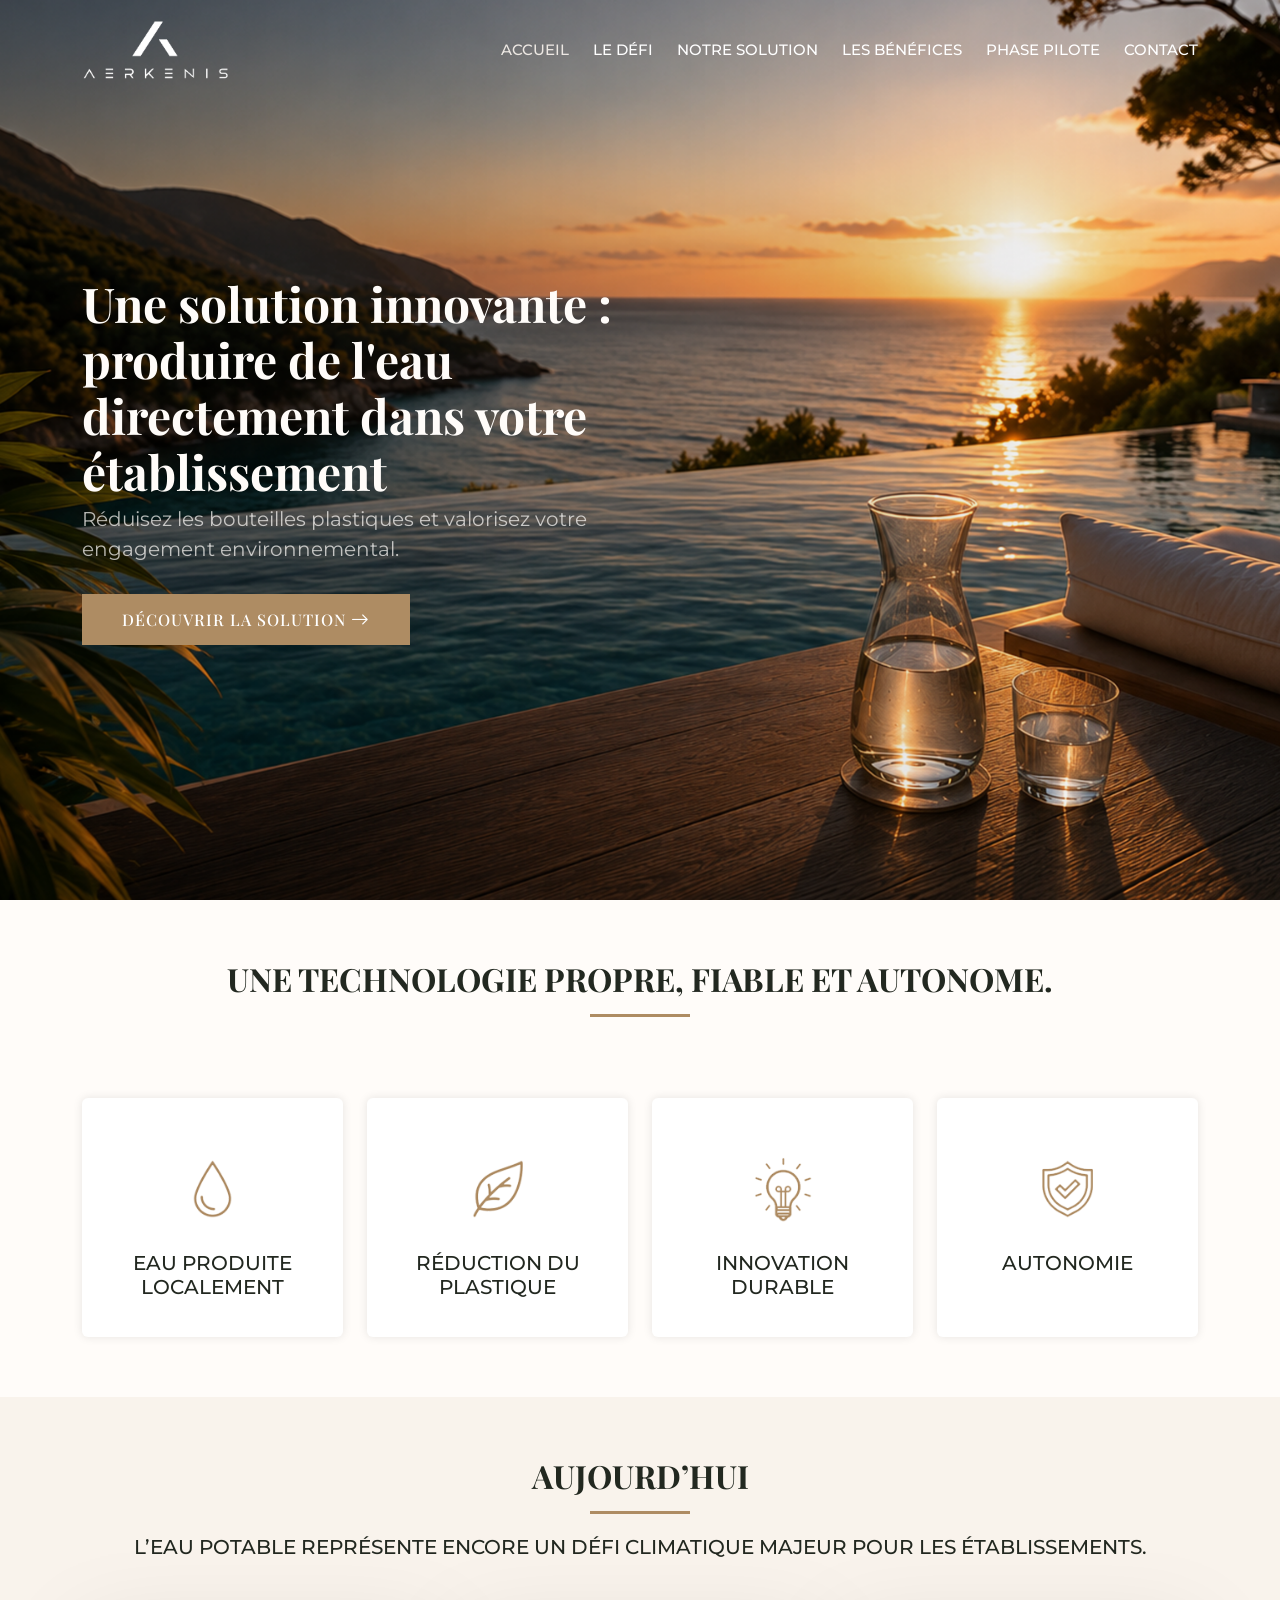
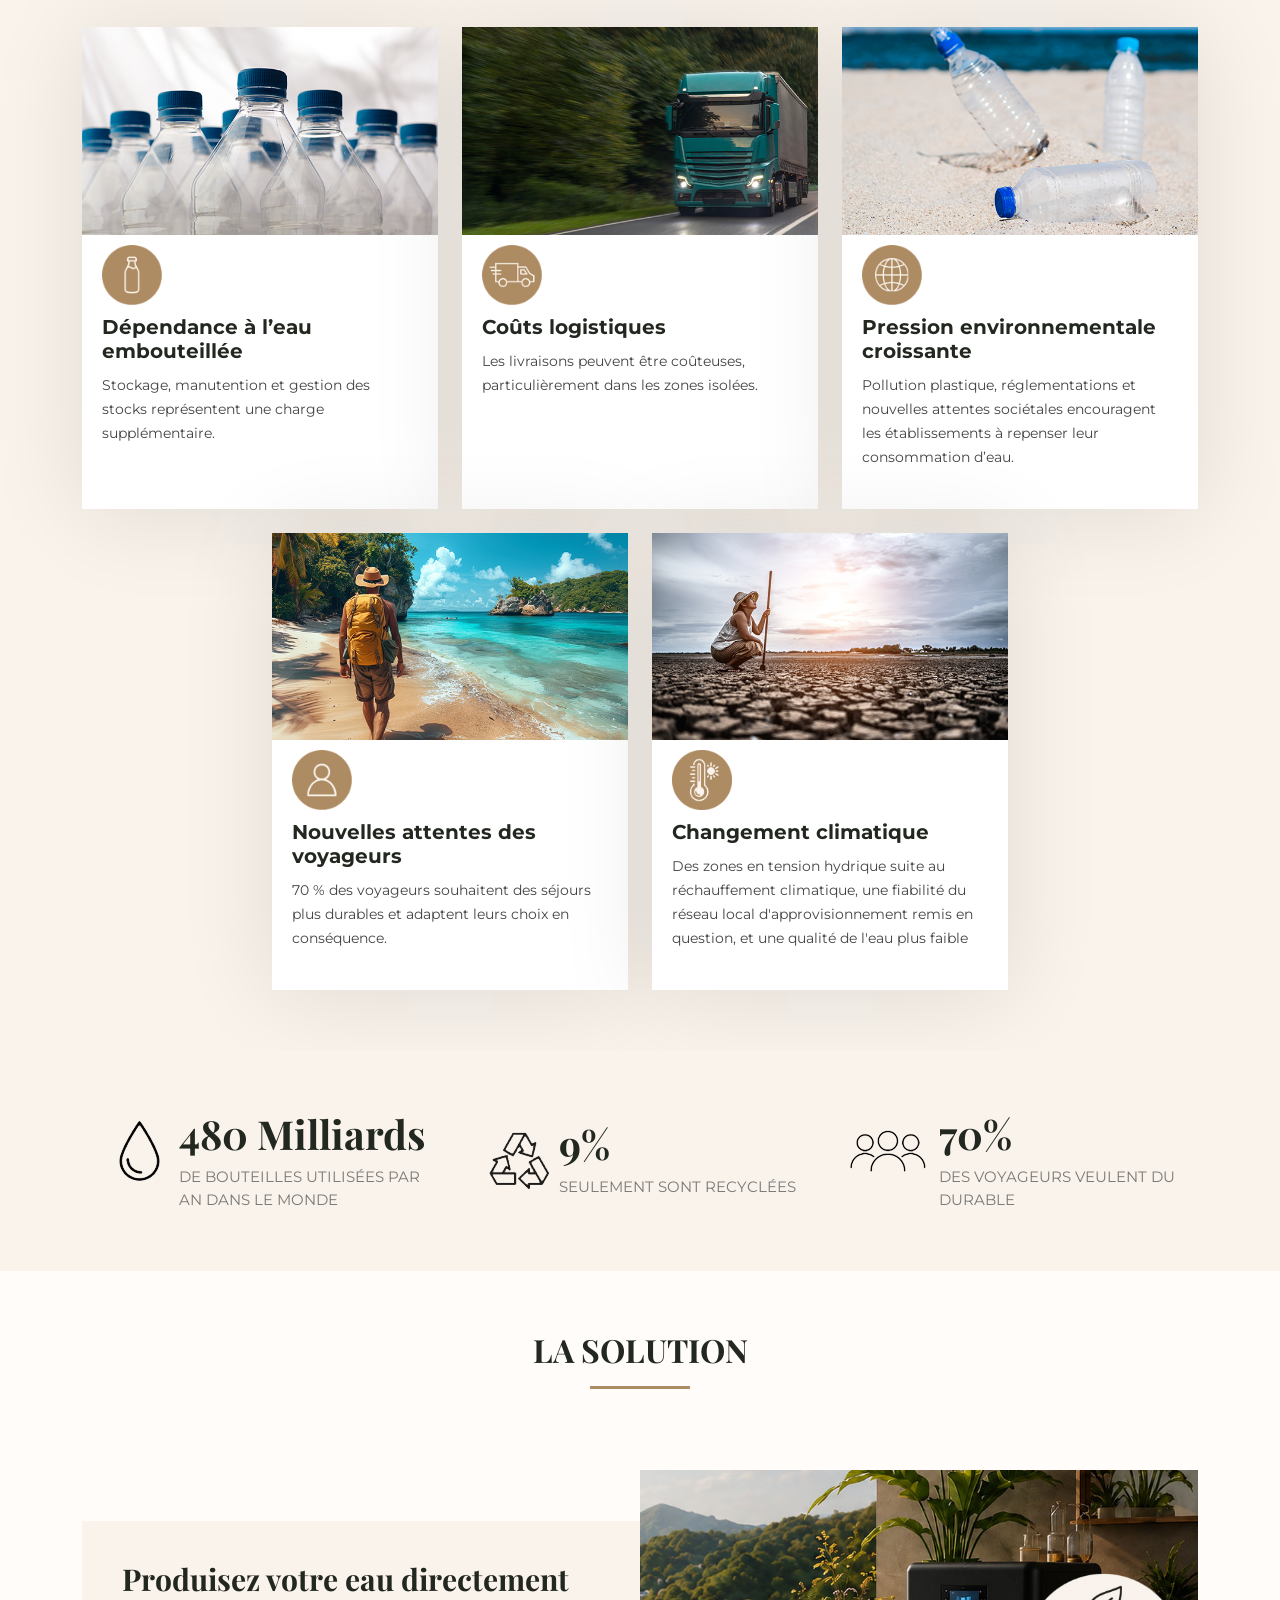
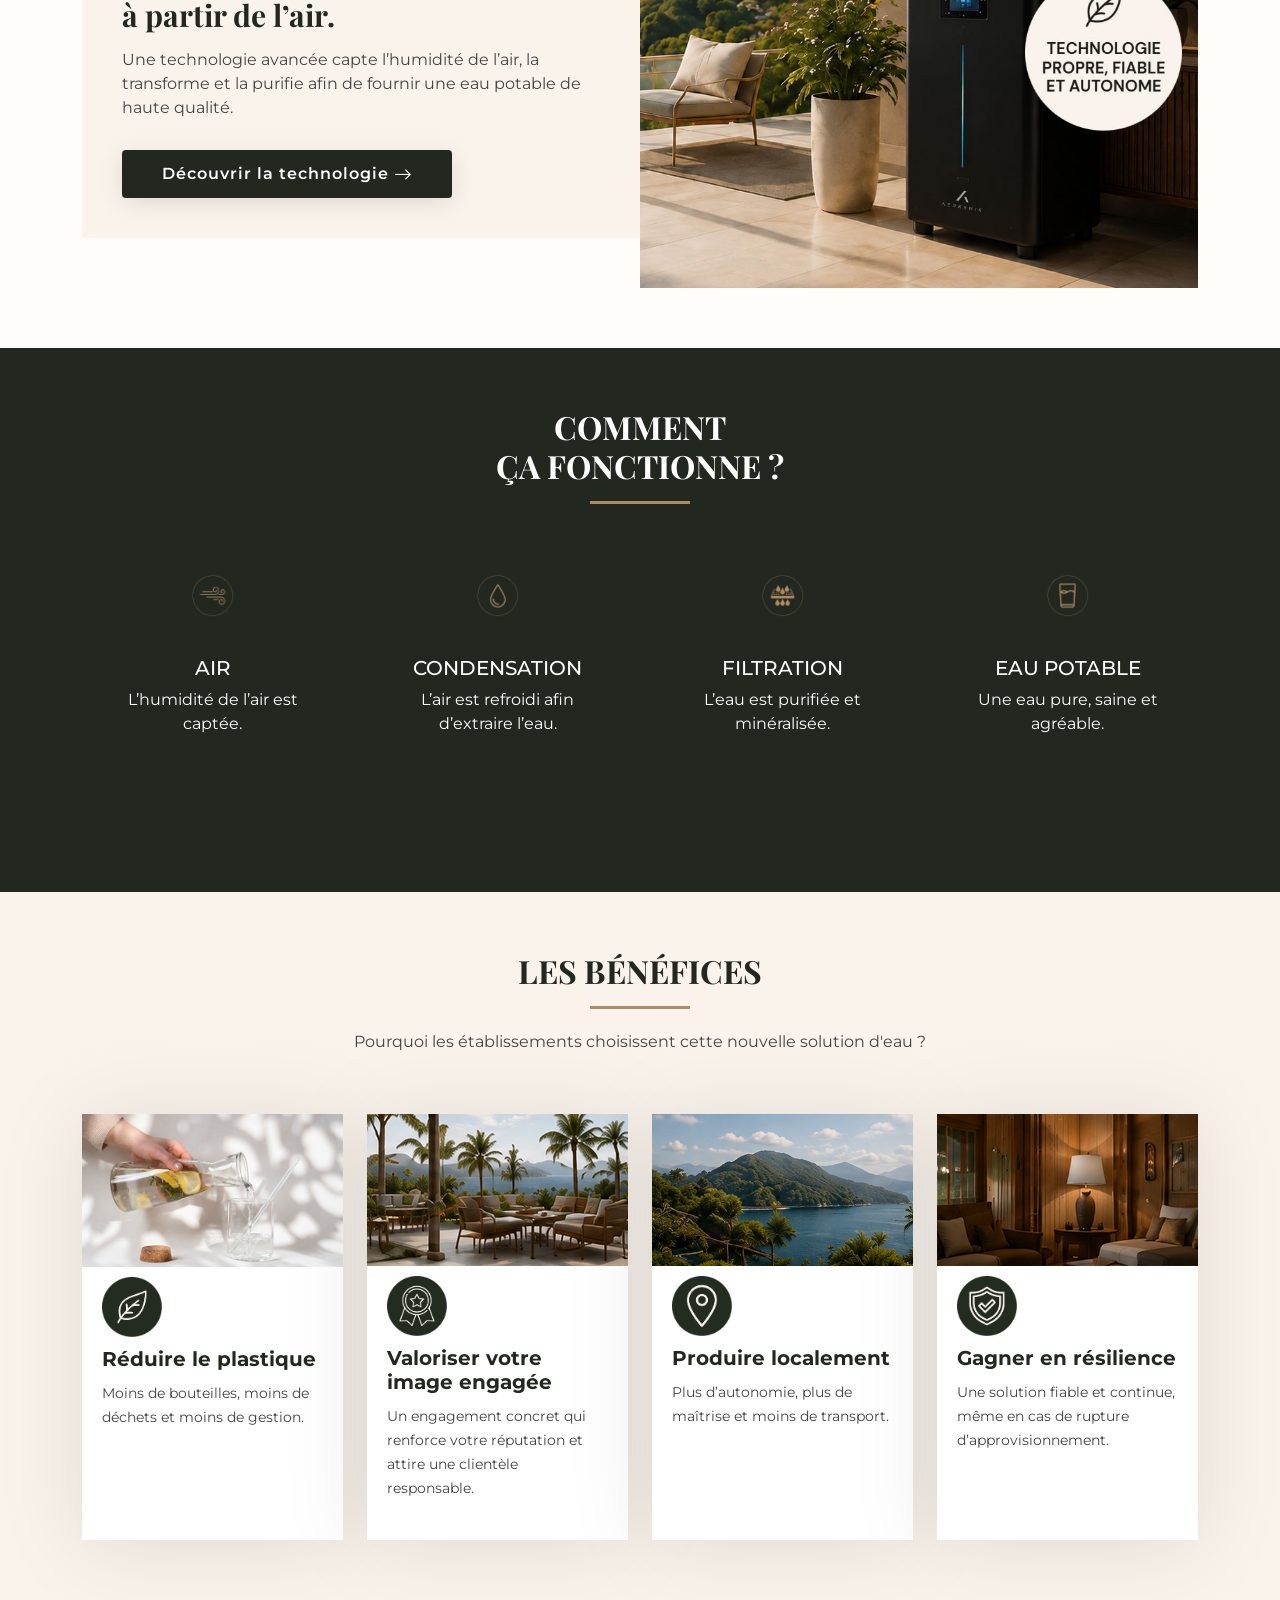
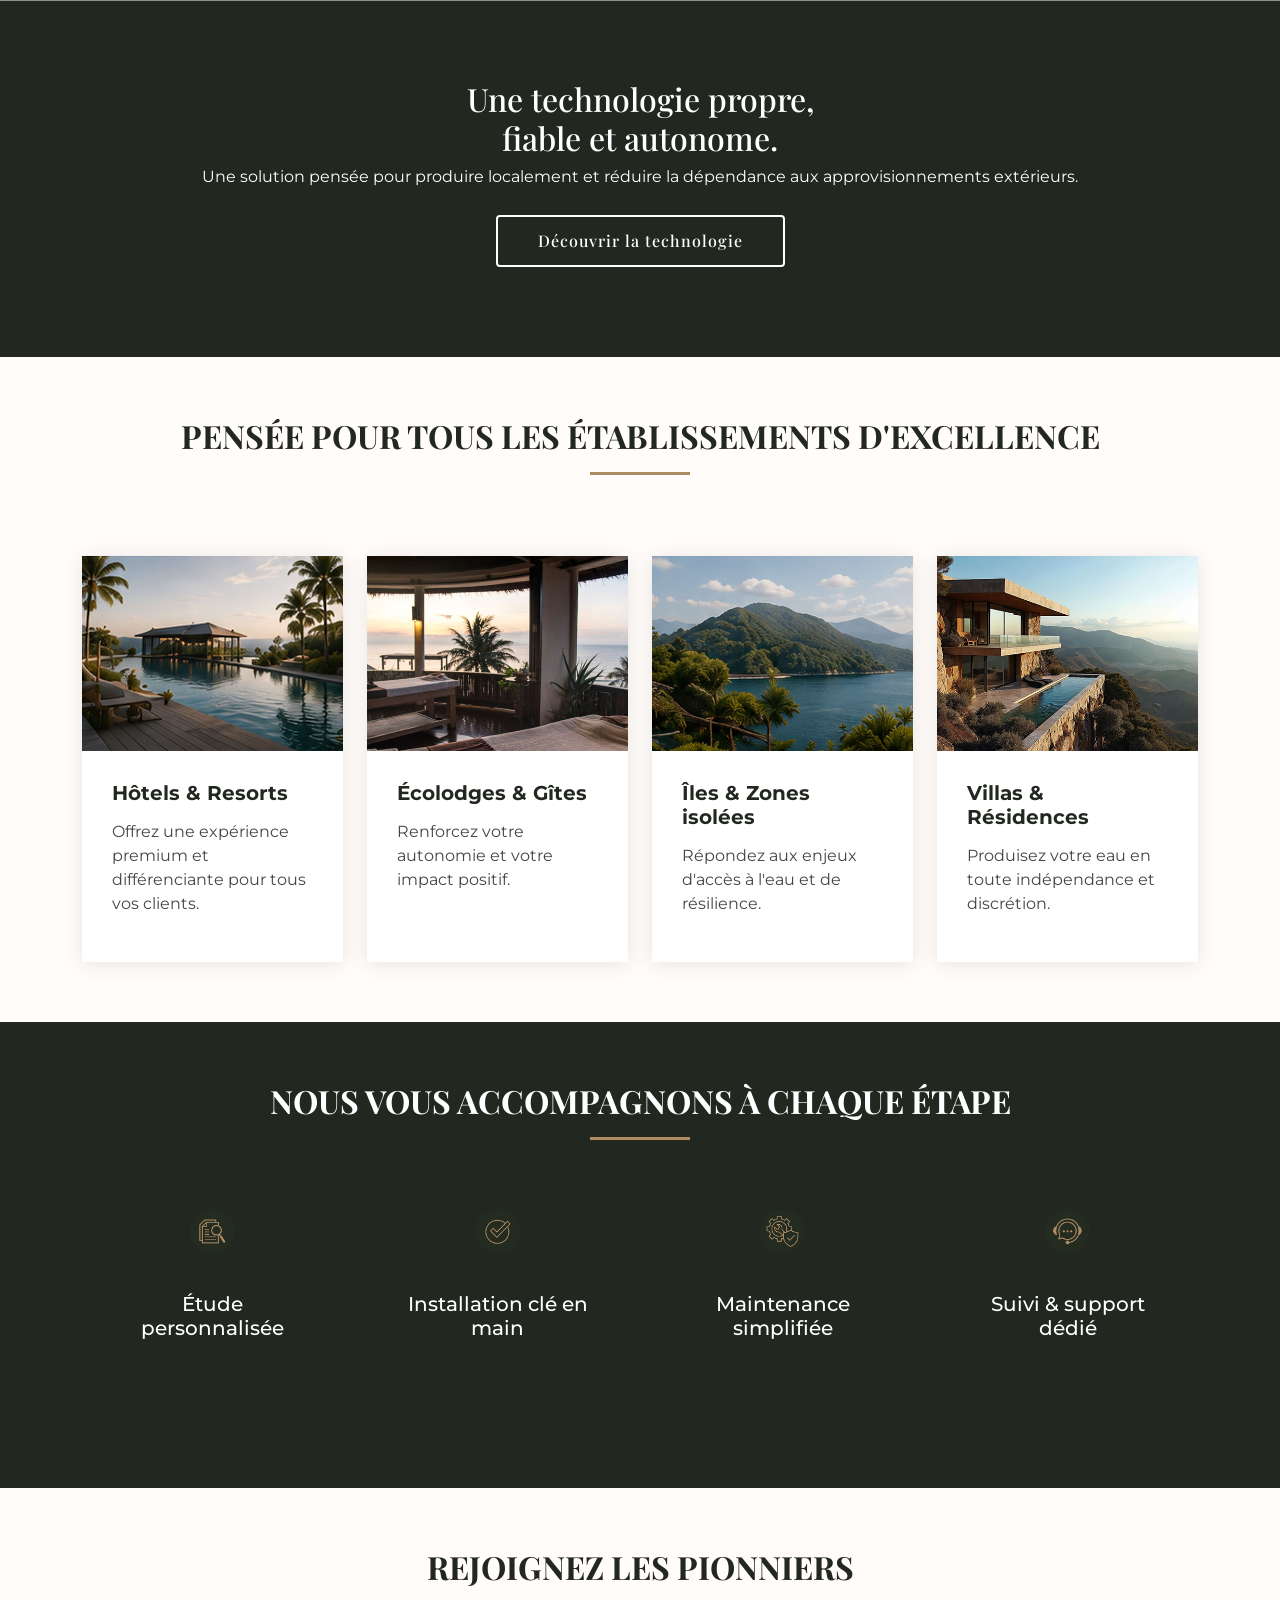
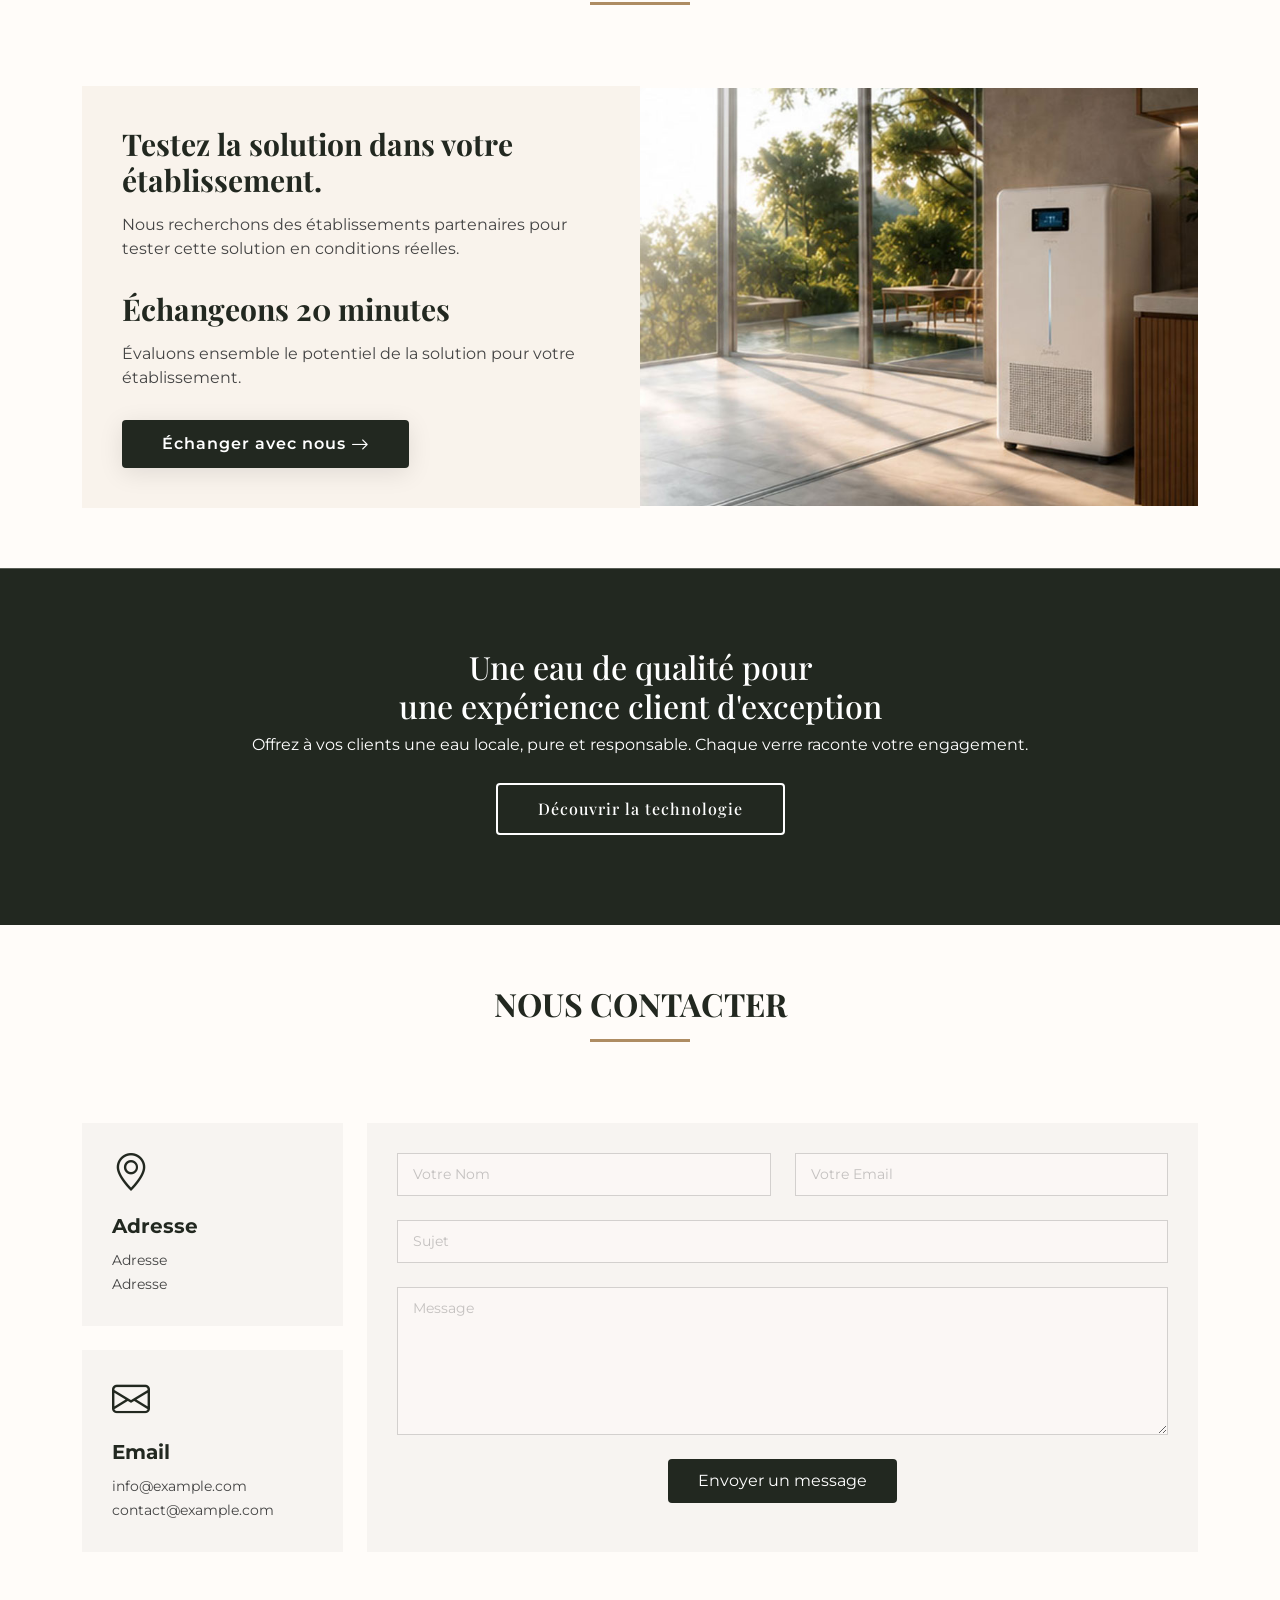
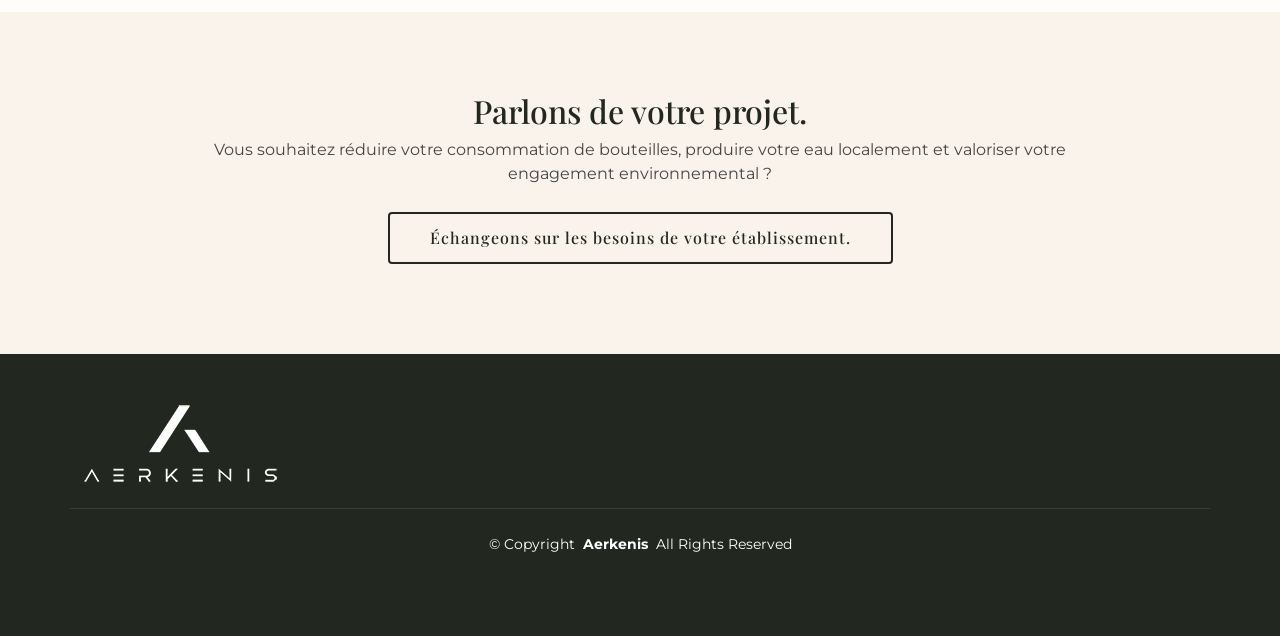
==== index.html @ ff6648b4 "Premier commit" ====
<!DOCTYPE html>
<html lang="en">

<head>
  <meta charset="utf-8">
  <meta content="width=device-width, initial-scale=1.0" name="viewport">
  <title>Aerkenis </title>
  <meta name="description" content="">
  <meta name="keywords" content="">

  <!-- Favicons -->
  <link href="assets/img/favicon.png" rel="icon">
  <link href="assets/img/apple-touch-icon.png" rel="apple-touch-icon">

  <!-- Fonts -->
<link rel="preconnect" href="https://fonts.googleapis.com">
<link rel="preconnect" href="https://fonts.gstatic.com" crossorigin>

<link href="https://fonts.googleapis.com/css2?family=Montserrat:wght@400;500;600;700&family=Playfair+Display:wght@500;600;700&display=swap" rel="stylesheet">



  <!-- Vendor CSS Files -->
  <link href="assets/vendor/bootstrap/css/bootstrap.min.css" rel="stylesheet">
  <link href="assets/vendor/bootstrap-icons/bootstrap-icons.css" rel="stylesheet">
  <link href="assets/vendor/aos/aos.css" rel="stylesheet">
  <link href="assets/vendor/glightbox/css/glightbox.min.css" rel="stylesheet">
  <link href="assets/vendor/swiper/swiper-bundle.min.css" rel="stylesheet">

  <!-- Main CSS File -->
  <link href="assets/css/main.css" rel="stylesheet">

</head>

<body class="index-page">

  <header id="header" class="header d-flex align-items-center fixed-top">
    <div class="container-fluid container-xl position-relative d-flex align-items-center">

      <a href="index.html" class="logo d-flex align-items-center me-auto">
        <!-- Uncomment the line below if you also wish to use an image logo -->
        <img src="assets/img/logo.png" alt="">
      
      </a>

      <nav id="navmenu" class="navmenu">
        <ul>

          <li><a href="#ACCUEIL" class="active">ACCUEIL<br></a></li>
          <li><a href="#DEFI">LE DÉFI</a></li>
          <li><a href="#SOLUTION">NOTRE SOLUTION</a></li>
          <li><a href="#BENEFICES">LES BÉNÉFICES</a></li>
          <li><a href="#PILOTE">PHASE PILOTE</a></li>


          <li><a href="#contact">CONTACT</a></li>
        </ul>
        <i class="mobile-nav-toggle d-xl-none bi bi-list"></i>
      </nav>



    </div>
  </header>

  <main class="main">

    <!-- Hero Section -->
    <section id="ACCUEIL" class="hero section">

      <div class="container">
        <div class="row gy-4">
          <div class="col-lg-6 order-2 order-lg-1 d-flex flex-column justify-content-center">
            <h1 data-aos="fade-up">Une solution innovante : produire de l'eau directement dans votre établissement</h1>
            <p data-aos="fade-up" data-aos-delay="100">Réduisez les bouteilles plastiques et valorisez votre engagement environnemental.</p>
            <div class="d-flex flex-column flex-md-row" data-aos="fade-up" data-aos-delay="200">
              <a href="#about" class="btn-get-started">DÉCOUVRIR LA SOLUTION <i class="bi bi-arrow-right"></i></a>
                </div>
          </div>
          <div class="col-lg-6 order-1 order-lg-2 hero-img" data-aos="zoom-out">
           
          </div>
        </div>
      </div>

    </section><!-- /Hero Section -->
	
	
	
	
	 <!-- Values Section -->
    <section id="values" class="values section">

    <!-- Section Title -->
      <div class="container section-title" data-aos="fade-up">
        <h2>Une technologie propre, fiable et autonome.</h2>
      
      </div><!-- End Section Title -->
      <div class="container">

        <div class="row gy-4">

          <div class="col-lg-3" data-aos="fade-up" data-aos-delay="100">
            <div class="card">
              <img src="assets/img/ico-1.png" class="img-fluid" alt="">
            
			  <h5>EAU PRODUITE LOCALEMENT</h5>
              
            </div>
          </div><!-- End Card Item -->

          <div class="col-lg-3" data-aos="fade-up" data-aos-delay="200">
            <div class="card">
              <img src="assets/img/ico-2.png" class="img-fluid" alt="">
              <h5>Réduction du plastique</h5>
             
            </div>
          </div><!-- End Card Item -->

          <div class="col-lg-3" data-aos="fade-up" data-aos-delay="300">
            <div class="card">
              <img src="assets/img/ico-3.png" class="img-fluid" alt="">
              <h5>Innovation durable</h5>
             
            </div>
          </div><!-- End Card Item -->
		  
		  
		  
          <div class="col-lg-3" data-aos="fade-up" data-aos-delay="300">
            <div class="card">
              <img src="assets/img/ico-4.png" class="img-fluid" alt="">
              <h5>AUTONOMIE</h5>
            
            </div>
          </div><!-- End Card Item -->

        </div>

      </div>

    </section><!-- /Values Section -->
	
	
	
	
	
	
	
	 
	
	
	
	
	
	
	
	
	
	
	
	
	
	
	
    <!-- services1 Section -->
    <section id="DEFI" class="services1 section light-background">

      <!-- Section Title -->
      <div class="container section-title" data-aos="fade-up">
        <h2>Aujourd’hui</h2>
		
        <h5>L’EAU POTABLE REPRÉSENTE ENCORE
 UN DÉFI CLIMATIQUE MAJEUR POUR LES ÉTABLISSEMENTS.</H5>
      </div><!-- End Section Title -->

      <div class="container">

        <div class="row gy-4">

          <div class="col-xl-4 col-md-6 d-flex" data-aos="fade-up" data-aos-delay="100">
            <div class="service1-item position-relative">
			  <img src="assets/img/services/service-1.png" class="img-fluid animated" alt="">
              <div class="icon"><img src="assets/img/services/icone-1.png" class="img-fluid animated" alt=""></div>
              <h4><a href="" class="stretched-link">Dépendance à l’eau embouteillée</a></h4>
              <p>
			  
			  Stockage, manutention et gestion des stocks représentent une charge supplémentaire.
			  </p>
            </div>
          </div><!-- End Service Item -->

          <div class="col-xl-4 col-md-6 d-flex" data-aos="fade-up" data-aos-delay="200">
            <div class="service1-item position-relative">
			 <img src="assets/img/services/service-2.png" class="img-fluid animated" alt="">
              <div class="icon"><img src="assets/img/services/icone-2.png" class="img-fluid animated" alt=""></div>
              <h4><a href="" class="stretched-link">Coûts logistiques</a></h4>
              <p>
			  Les livraisons peuvent être coûteuses, particulièrement dans les zones isolées.
			  </p>
            </div>
          </div><!-- End Service Item -->

          <div class="col-xl-4 col-md-6 d-flex" data-aos="fade-up" data-aos-delay="300">
            <div class="service1-item position-relative">
			 <img src="assets/img/services/service-3.png" class="img-fluid animated" alt="">
              <div class="icon"> <img src="assets/img/services/icone-3.png" class="img-fluid animated" alt=""></div>
              <h4><a href="" class="stretched-link">Pression environnementale croissante</a></h4>
              <p>Pollution plastique, réglementations et nouvelles attentes sociétales encouragent les établissements à repenser leur consommation d’eau.
			  </p>
            </div>
          </div><!-- End Service Item -->
		  
		  
		    <div class="col-xl-2 col-md-6 d-flex ma-div">
           
          </div><!-- End Service Item -->
		  

          <div class="col-xl-4 col-md-6 d-flex" data-aos="fade-up" data-aos-delay="400">
            <div class="service1-item position-relative">
			 <img src="assets/img/services/service-4.png" class="img-fluid animated" alt="">
              <div class="icon"><img src="assets/img/services/icone-4.png" class="img-fluid animated" alt=""></div>
              <h4><a href="" class="stretched-link">Nouvelles attentes des voyageurs</a></h4>
              <p>70 % des voyageurs souhaitent des séjours plus durables et adaptent leurs choix en conséquence.</p>
            </div>
          </div><!-- End Service Item -->
		  
		  
		     <div class="col-xl-4 col-md-6 d-flex" data-aos="fade-up" data-aos-delay="400">
            <div class="service1-item position-relative">
			 <img src="assets/img/services/service-4-1.png" class="img-fluid animated" alt="">
              <div class="icon"><img src="assets/img/services/icone-4-1.png" class="img-fluid animated" alt=""></div>
              <h4><a href="" class="stretched-link">Changement climatique</a></h4>
              <p>Des zones en tension hydrique suite au réchauffement climatique, une fiabilité du réseau local d'approvisionnement remis en question, et une qualité de l'eau plus faible
			  </p>
            </div>
          </div><!-- End Service Item -->

        </div>

      </div>

    </section><!-- /services1 Section -->
	
	
	
	
	
	
	
	
	
	
	
	
	
	
	
	
	 <!-- Alt Features Section -->
    <section id="alt-features" class="alt-features section light-background">

      <div class="container">

        <div class="row gy-5">

          <div class="col-xl-4 d-flex order-2 order-xl-1" data-aos="fade-up" data-aos-delay="200">

            <div class="row align-self-center gy-5">

              <div class="col-md-12 icon-box">
                <img src="assets/img/ico-5.png" class="" alt="">
                <div>
				  <h1><strong>480 Milliards</strong></h1>
                  
				  <p>DE BOUTEILLES UTILISÉES PAR AN DANS LE MONDE</p>
                
                </div>
              </div><!-- End Feature Item -->

            </div>

          </div>
		  
		  
		        <div class="col-xl-4 d-flex order-2 order-xl-1" data-aos="fade-up" data-aos-delay="200">

            <div class="row align-self-center gy-5">

              <div class="col-md-12 icon-box">
                <img src="assets/img/ico-6.png" class="" alt="">
                <div>
                   <h1><strong>9%</strong></h1>
				 
				  <p>SEULEMENT SONT RECYCLÉES</p>
               
                </div>
              </div><!-- End Feature Item -->

            </div>

          </div>
		  
		  
		  
		        <div class="col-xl-4 d-flex order-2 order-xl-1 " data-aos="fade-up" data-aos-delay="200">

            <div class="row align-self-center gy-5">

              <div class="col-md-12 icon-box">
                <img src="assets/img/ico-7.png" class="" alt="">
                <div>
                  
				   <h1><strong>70%</strong></h1>
                  <p>DES VOYAGEURS VEULENT DU DURABLE</p>
                </div>
              </div><!-- End Feature Item -->

            </div>

          </div>



        </div>

      </div>

    </section><!-- /Alt Features Section -->

 
 
 
	
	
	
		

    <!-- About Section -->
    <section id="SOLUTION" class="about section">
	
	<!-- Section Title -->
      <div class="container section-title" data-aos="fade-up">
        <h2>LA SOLUTION</h2>
 
      </div><!-- End Section Title -->

      <div class="container" data-aos="fade-up">
        <div class="row gx-0">

          <div class="col-lg-6 d-flex flex-column justify-content-center" data-aos="fade-up" data-aos-delay="200">
            <div class="content">
             
              <h2>Produisez votre eau directement </br>à partir de l’air.</h2>
              <p>
             Une technologie avancée capte l’humidité de l’air, la transforme et la purifie afin de fournir une eau potable de haute qualité.
			 </p>
              <div class="text-center text-lg-start">
                <a href="#Top" class="btn-read-more d-inline-flex align-items-center justify-content-center align-self-center">
                  <span>Découvrir la technologie</span>
                  <i class="bi bi-arrow-right"></i>
                </a>
              </div>
            </div>
          </div>

          <div class="col-lg-6 d-flex align-items-center" data-aos="zoom-out" data-aos-delay="200">
            <img src="assets/img/about.jpg" class="img-fluid" alt="">
          </div>

        </div>
      </div>

    </section><!-- /About Section -->

	
	
	
	
	
	
	
	 <!-- Values Section -->
    <section id="values2" class="values2 section dark-background">
	<!-- Section Title -->
      <div class="container section-title" data-aos="fade-up">
        <h2>Comment </br>ça fonctionne ?</h2>
		
	
			  
			  
		
 
      </div><!-- End Section Title -->
   
      <div class="container">

        <div class="row gy-4">

          <div class="col-lg-3" data-aos="fade-up" data-aos-delay="100">
            <div class="card">
              <img src="assets/img/ico-8.png" class="img-fluid" alt="">
            
			  <h5>AIR</h5>
			  <p> L’humidité de l’air est captée.</p>
              
            </div>
          </div><!-- End Card Item -->

          <div class="col-lg-3" data-aos="fade-up" data-aos-delay="200">
            <div class="card">
              <img src="assets/img/ico-9.png" class="img-fluid" alt="">
              <h5>CONDENSATION</h5>
			  <p> L’air est refroidi afin d’extraire l’eau.</p>
             
            </div>
          </div><!-- End Card Item -->

          <div class="col-lg-3" data-aos="fade-up" data-aos-delay="300">
            <div class="card">
              <img src="assets/img/ico-10.png" class="img-fluid" alt="">
              <h5>FILTRATION</h5>
 			  <p> L’eau est purifiée et minéralisée.</p>            
            </div>
          </div><!-- End Card Item -->
		  
		  
		  
          <div class="col-lg-3" data-aos="fade-up" data-aos-delay="300">
            <div class="card">
              <img src="assets/img/ico-11.png" class="img-fluid" alt="">
              <h5>EAU POTABLE</h5>
			  <p>Une eau pure, saine et agréable.</p>            
            </div>
          </div><!-- End Card Item -->
		  
		  

        </div>

      </div>
	  
	

    </section><!-- /Values Section -->
	
	
	
	
	
	
	
	
    <!-- services1 Section -->
    <section id="BENEFICES" class="services1 section light-background">

      <!-- Section Title -->
      <div class="container section-title" data-aos="fade-up">
        <h2>LES BÉNÉFICES</h2>
		
        <p>Pourquoi les établissements choisissent cette nouvelle 
solution d'eau ?</p>
      </div><!-- End Section Title -->

      <div class="container">

        <div class="row gy-4">

          <div class="col-xl-3 col-md-6 d-flex" data-aos="fade-up" data-aos-delay="100">
            <div class="service1-item position-relative">
			  <img src="assets/img/services/service-5.png" class="img-fluid animated" alt="">
              <div class="icon"><img src="assets/img/services/icone-5.png" class="img-fluid animated" alt=""></div>
              <h4><a href="" class="stretched-link">
			  Réduire le plastique
			  </a></h4>
              <p>
			  Moins de bouteilles, moins de déchets et moins de gestion.
			  </p>
            </div>
          </div><!-- End Service Item -->

          <div class="col-xl-3 col-md-6 d-flex" data-aos="fade-up" data-aos-delay="200">
            <div class="service1-item position-relative">
			 <img src="assets/img/services/service-6.png" class="img-fluid animated" alt="">
              <div class="icon"><img src="assets/img/services/icone-6.png" class="img-fluid animated" alt=""></div>
              <h4><a href="" class="stretched-link">
			  Valoriser votre image engagée
			  </a></h4>
              <p>
			  Un engagement concret qui renforce votre réputation et attire une clientèle responsable.
			  </p>
            </div>
          </div><!-- End Service Item -->

          <div class="col-xl-3 col-md-6 d-flex" data-aos="fade-up" data-aos-delay="300">
            <div class="service1-item position-relative">
			 <img src="assets/img/services/service-7.png" class="img-fluid animated" alt="">
              <div class="icon"> <img src="assets/img/services/icone-7.png" class="img-fluid animated" alt=""></div>
              <h4><a href="" class="stretched-link">
			  Produire localement
			  </a></h4>
              <p>
			  Plus d’autonomie, plus de maîtrise et moins de transport.
			  </p>
            </div>
          </div><!-- End Service Item -->

          <div class="col-xl-3 col-md-6 d-flex" data-aos="fade-up" data-aos-delay="400">
            <div class="service1-item position-relative">
			 <img src="assets/img/services/service-8.png" class="img-fluid animated" alt="">
              <div class="icon"><img src="assets/img/services/icone-8.png" class="img-fluid animated" alt=""></div>
              <h4><a href="" class="stretched-link">
			  Gagner en résilience
			  </a></h4>
              <p>
			  Une solution fiable et continue, même en cas de rupture d’approvisionnement.
			  </p>
            </div>
          </div><!-- End Service Item -->

        </div>

      </div>

    </section><!-- /services1 Section -->
	
	
	
	
	
	
	
	
	
	
	
	
	
	    <!-- Call To Action Section -->
    <section id="call-to-action" class="call-to-action section dark-background">

      <div class="container">
        <div class="row justify-content-center" data-aos="zoom-in" data-aos-delay="100">
          <div class="col-xl-10">
            <div class="text-center">
			
				
               <h2>Une technologie propre,</br> fiable et autonome.</h2>
              <p>
			  Une solution pensée pour produire localement et réduire la dépendance aux approvisionnements extérieurs.


			  </p>
              <a class="cta-btn" href="#TOP">Découvrir la technologie</a>
            </div>
          </div>
        </div>
      </div>

    </section><!-- /Call To Action Section -->
	
	
	
	
	 <!-- Recent Posts Section -->
    <section id="recent-posts" class="recent-posts section">

      <!-- Section Title -->
      <div class="container section-title" data-aos="fade-up">
        <h2>Pensée pour tous les établissements d'excellence</h2>

        
      </div><!-- End Section Title -->

      <div class="container">

        <div class="row gy-5">

          <div class="col-xl-3 col-md-6">
            <div class="post-item position-relative h-100" data-aos="fade-up" data-aos-delay="100">

              <div class="post-img position-relative overflow-hidden">
                <img src="assets/img/blog/blog-1.jpg" class="img-fluid" alt="">
               
              </div>

              <div class="post-content d-flex flex-column">

                <h3 class="post-title">Hôtels & Resorts</h3>
				
				<p> Offrez une expérience premium et différenciante pour tous vos clients.</p>
         
              </div>

            </div>
          </div><!-- End post item -->
		  
		  
		  
		  
		          <div class="col-xl-3 col-md-6">
            <div class="post-item position-relative h-100" data-aos="fade-up" data-aos-delay="100">

              <div class="post-img position-relative overflow-hidden">
                <img src="assets/img/blog/blog-2.jpg" class="img-fluid" alt="">
               
              </div>

              <div class="post-content d-flex flex-column">

                <h3 class="post-title">Écolodges & Gîtes</h3>
				
				<p>Renforcez votre autonomie et votre impact positif.</p>
         
              </div>

            </div>
          </div><!-- End post item -->





          <div class="col-xl-3 col-md-6">
            <div class="post-item position-relative h-100" data-aos="fade-up" data-aos-delay="100">

              <div class="post-img position-relative overflow-hidden">
                <img src="assets/img/blog/blog-3.jpg" class="img-fluid" alt="">
               
              </div>

              <div class="post-content d-flex flex-column">

                <h3 class="post-title">Îles & Zones isolées</h3>
				
				<p> Répondez aux enjeux d'accès à l'eau et de résilience.</p>
         
              </div>

            </div>
          </div><!-- End post item -->





          <div class="col-xl-3 col-md-6">
            <div class="post-item position-relative h-100" data-aos="fade-up" data-aos-delay="100">

              <div class="post-img position-relative overflow-hidden">
                <img src="assets/img/blog/blog-4.jpg" class="img-fluid" alt="">
               
              </div>

              <div class="post-content d-flex flex-column">

                <h3 class="post-title">Villas & Résidences </h3>
				
				<p> Produisez votre eau en toute indépendance et discrétion.</p>
         
              </div>

            </div>
          </div><!-- End post item -->		  
		  
		  
		  
		  
		  
		  





        </div>

      </div>

    </section><!-- /Recent Posts Section -->
	
	
	
	
	
	
	
	
	
	
	
	
	
	
	 <!-- Values Section -->
    <section id="values2" class="values2 section dark-background">
	<!-- Section Title -->
      <div class="container section-title" data-aos="fade-up">
        <h2>
		Nous vous accompagnons à chaque étape
		</h2>
		
	
			  
			  
		
 
      </div><!-- End Section Title -->
   
      <div class="container">

        <div class="row gy-4">

          <div class="col-lg-3" data-aos="fade-up" data-aos-delay="100">
            <div class="card">
              <img src="assets/img/ico-12.png" class="img-fluid" alt="">
            
			  <h5>Étude personnalisée</h5>
			 
              
            </div>
          </div><!-- End Card Item -->

          <div class="col-lg-3" data-aos="fade-up" data-aos-delay="200">
            <div class="card">
              <img src="assets/img/ico-13.png" class="img-fluid" alt="">
              <h5>Installation clé en main</h5>
			 
             
            </div>
          </div><!-- End Card Item -->

          <div class="col-lg-3" data-aos="fade-up" data-aos-delay="300">
            <div class="card">
              <img src="assets/img/ico-14.png" class="img-fluid" alt="">
              <h5>Maintenance simplifiée</h5>
 			          
            </div>
          </div><!-- End Card Item -->
		  
		  
		  
          <div class="col-lg-3" data-aos="fade-up" data-aos-delay="300">
            <div class="card">
              <img src="assets/img/ico-15.png" class="img-fluid" alt="">
              <h5>Suivi & support dédié</h5>
			          
            </div>
          </div><!-- End Card Item -->
		  
		  

        </div>

      </div>
	  
	

    </section><!-- /Values Section -->
	
	
	
	
	
	
	
	
	
	

    <!-- About Section -->
    <section id="PILOTE" class="about section">
	
	<!-- Section Title -->
      <div class="container section-title" data-aos="fade-up">
        <h2>REJOIGNEZ LES PIONNIERS</h2>
 
      </div><!-- End Section Title -->

      <div class="container" data-aos="fade-up">
        <div class="row gx-0">

          <div class="col-lg-6 d-flex flex-column justify-content-center" data-aos="fade-up" data-aos-delay="200">
            <div class="content">
             
              <h2>Testez la solution dans votre établissement.</h2>
              <p>
			  
			  Nous recherchons des établissements partenaires pour tester cette solution en conditions réelles.
			
			</p>
			
			  <h2>Échangeons 20 minutes</h2>
              <p>
            Évaluons ensemble le potentiel de la solution pour votre établissement.
			</p>
			
			
              <div class="text-center text-lg-start">
                <a href="#Contact" class="btn-read-more d-inline-flex align-items-center justify-content-center align-self-center">
                  <span>Échanger avec nous</span>
                  <i class="bi bi-arrow-right"></i>
                </a>
              </div>
            </div>
          </div>

          <div class="col-lg-6 d-flex align-items-center" data-aos="zoom-out" data-aos-delay="200">
            <img src="assets/img/about-2.jpg" class="img-fluid" alt="">
          </div>

        </div>
      </div>

    </section><!-- /About Section -->

	
	
	
	
	
	
	
	
	
	
	
	
	
	
		    <!-- Call To Action Section -->
    <section id="call-to-action" class="call-to-action section dark-background">

      <div class="container">
        <div class="row justify-content-center" data-aos="zoom-in" data-aos-delay="100">
          <div class="col-xl-10">
            <div class="text-center">
			
				
               <h2>Une eau de qualité pour </BR>
une expérience client d'exception</h2>
              <p>
			  Offrez à vos clients une eau locale, pure et responsable. Chaque verre raconte votre engagement.


			  </p>
              <a class="cta-btn" href="#TOP">Découvrir la technologie</a>
            </div>
          </div>
        </div>
      </div>

    </section><!-- /Call To Action Section -->
			
	
	
	
	
	
	
	
	
	
	
	
	
	
	
	
	
	
	
	
	
	
	
	
	
	
	
	
	
	
	
	
	
	
	
	
	
	
	
	
	
	
	
	
	
	

    <!-- Contact Section -->
    <section id="contact" class="contact section">

      <!-- Section Title -->
      <div class="container section-title" data-aos="fade-up">
        <h2>Nous Contacter</h2>
     
      </div><!-- End Section Title -->

      <div class="container" data-aos="fade-up" data-aos-delay="100">

        <div class="row gy-4">

          <div class="col-lg-3">

            <div class="row gy-4">
              <div class="col-md-12">
                <div class="info-item" data-aos="fade" data-aos-delay="200">
                  <i class="bi bi-geo-alt"></i>
                  <h3>Adresse </h3>
                  <p>Adresse</p>
                  <p>Adresse</p>
                </div>
              </div><!-- End Info Item -->

         
              <div class="col-md-12">
                <div class="info-item" data-aos="fade" data-aos-delay="400">
                  <i class="bi bi-envelope"></i>
                  <h3>Email</h3>
                  <p>info@example.com</p>
                  <p>contact@example.com</p>
                </div>
              </div><!-- End Info Item -->


            </div>

          </div>

          <div class="col-lg-9">
            <form action="forms/contact.php" method="post" class="php-email-form" data-aos="fade-up" data-aos-delay="200">
              <div class="row gy-4">

                <div class="col-md-6">
                  <input type="text" name="name" class="form-control" placeholder="Votre Nom" required="">
                </div>

                <div class="col-md-6 ">
                  <input type="email" class="form-control" name="email" placeholder="Votre Email" required="">
                </div>

                <div class="col-12">
                  <input type="text" class="form-control" name="subject" placeholder="Sujet" required="">
                </div>

                <div class="col-12">
                  <textarea class="form-control" name="message" rows="6" placeholder="Message" required=""></textarea>
                </div>

                <div class="col-12 text-center">
                  <div class="loading">Loading</div>
                  <div class="error-message"></div>
                  <div class="sent-message">Your message has been sent. Thank you!</div>

                  <button type="submit">Envoyer un message</button>
                </div>

              </div>
            </form>
          </div><!-- End Contact Form -->

        </div>

      </div>

    </section><!-- /Contact Section -->
	
	
	
	
	
	
	
		
	
		    <!-- Call To Action Section -->
    <section id="call-to-action" class="call-to-action section light-background">

      <div class="container">
        <div class="row justify-content-center" data-aos="zoom-in" data-aos-delay="100">
          <div class="col-xl-10">
            <div class="text-center">
			
				
               <h2>Parlons de votre projet. 
			   </h2>
              <p>
			  Vous souhaitez réduire votre consommation de bouteilles, produire votre eau localement et valoriser votre engagement environnemental ?


			  </p>
              <a class="cta-btn" href="#Contact">Échangeons sur les besoins de votre établissement.</a>
            </div>
          </div>
        </div>
      </div>

    </section><!-- /Call To Action Section -->
	
	

  </main>

  <footer id="footer" class="footer dark-background">



    <div class="container footer-top">
      <div class="row gy-4">
        <div class="col-lg-4 col-md-6 footer-about">
           <a href="index.html" class="logo d-flex align-items-center me-auto">
        <!-- Uncomment the line below if you also wish to use an image logo -->
        <img src="assets/img/logo-2.png" alt="">
      
      </a>
       
        </div>

 

   


      </div>
    </div>
	
	
	
	
	
	
	
	
	
	
	
	
	
	
	
	
	
	
	
	
	
	
	

    <div class="container copyright text-center mt-4">
      <p>© <span>Copyright</span> <strong class="px-1 sitename">Aerkenis</strong> <span>All Rights Reserved</span></p>
      <div class="credits">
 
      </div>
    </div>

  </footer>

  <!-- Scroll Top -->
  <a href="#" id="scroll-top" class="scroll-top d-flex align-items-center justify-content-center"><i class="bi bi-arrow-up-short"></i></a>

  <!-- Vendor JS Files -->
  <script src="assets/vendor/bootstrap/js/bootstrap.bundle.min.js"></script>
  <script src="assets/vendor/php-email-form/validate.js"></script>
  <script src="assets/vendor/aos/aos.js"></script>
  <script src="assets/vendor/glightbox/js/glightbox.min.js"></script>
  <script src="assets/vendor/purecounter/purecounter_vanilla.js"></script>
  <script src="assets/vendor/imagesloaded/imagesloaded.pkgd.min.js"></script>
  <script src="assets/vendor/isotope-layout/isotope.pkgd.min.js"></script>
  <script src="assets/vendor/swiper/swiper-bundle.min.js"></script>

  <!-- Main JS File -->
  <script src="assets/js/main.js"></script>

</body>

</html>
---- assets/css/main.css ----
/**
* Template Name: FlexStart
* Template URL: https://bootstrapmade.com/flexstart-bootstrap-startup-template/
* Updated: Aug 07 2024 with Bootstrap v5.3.3
* Author: BootstrapMade.com
* License: https://bootstrapmade.com/license/
*/

/*--------------------------------------------------------------
# Font & Color Variables
# Help: https://bootstrapmade.com/color-system/
--------------------------------------------------------------*/
/* Fonts */
:root {
  --default-font: "Montserrat", sans-serif;
  --heading-font: "Playfair Display", serif;
  --nav-font: "Montserrat", sans-serif;
}

/* Global Colors - The following color variables are used throughout the website. Updating them here will change the color scheme of the entire website */
:root { 
  --background-color: #fffcf9; /* Background color for the entire website, including individual sections */
  --ligne-color: #ae8c63; /* Default color used for the majority of the text content across the entire website */
  --default-color: #444444; /* Default color used for the majority of the text content across the entire website */
  --heading-color: #222820; /* Color for headings, subheadings and title throughout the website */
  --accent-color: #222820; /* Accent color that represents your brand on the website. It's used for buttons, links, and other elements that need to stand out */
  --surface-color: #ffffff; /* The surface color is used as a background of boxed elements within sections, such as cards, icon boxes, or other elements that require a visual separation from the global background. */
  --contrast-color: #ffffff; /* Contrast color for text, ensuring readability against backgrounds of accent, heading, or default colors. */
}

/* Nav Menu Colors - The following color variables are used specifically for the navigation menu. They are separate from the global colors to allow for more customization options */
:root {
  --nav-color: #FFFFFF;  /* The default color of the main navmenu links */
  --nav-hover-color: #ede8e3; /* Applied to main navmenu links when they are hovered over or active */
  --nav-mobile-background-color: #ffffff; /* Used as the background color for mobile navigation menu */
  --nav-dropdown-background-color: #ffffff; /* Used as the background color for dropdown items that appear when hovering over primary navigation items */
  --nav-dropdown-color: #212529; /* Used for navigation links of the dropdown items in the navigation menu. */
  --nav-dropdown-hover-color: #4154f1; /* Similar to --nav-hover-color, this color is applied to dropdown navigation links when they are hovered over. */
}

/* Color Presets - These classes override global colors when applied to any section or element, providing reuse of the sam color scheme. */

.light-background {
	--contrast-color: #222820;
  --background-color: #f9f3ec;
  --surface-color: #ffffff;
  
}

.dark-background {
  --background-color: #222820;
  --default-color: #ffffff;
  --heading-color: #ffffff;
  --surface-color: #252525;
  --contrast-color: #ffffff;
}

/* Smooth scroll */
:root {
  scroll-behavior: smooth;
}

/*--------------------------------------------------------------
# General Styling & Shared Classes
--------------------------------------------------------------*/
body {
  color: var(--default-color);
  background-color: var(--background-color);
  font-family: var(--default-font);
}

a {
  color: var(--accent-color);
  text-decoration: none;
  transition: 0.3s;
}

a:hover {
  color: color-mix(in srgb, var(--accent-color), transparent 25%);
  text-decoration: none;
}

h1,
h2{
  color: var(--heading-color);
 font-family: var(--heading-font);
}



h3,
h4,
h5,
h6 {
  color: var(--heading-color);
 font-family: var(--default-font);
}






/* PHP Email Form Messages
------------------------------*/
.php-email-form .error-message {
  display: none;
  background: #df1529;
  color: #ffffff;
  text-align: left;
  padding: 15px;
  margin-bottom: 24px;
  font-weight: 600;
}

.php-email-form .sent-message {
  display: none;
  color: #ffffff;
  background: #059652;
  text-align: center;
  padding: 15px;
  margin-bottom: 24px;
  font-weight: 600;
}

.php-email-form .loading {
  display: none;
  background: var(--surface-color);
  text-align: center;
  padding: 15px;
  margin-bottom: 24px;
}

.php-email-form .loading:before {
  content: "";
  display: inline-block;
  border-radius: 50%;
  width: 24px;
  height: 24px;
  margin: 0 10px -6px 0;
  border: 3px solid var(--accent-color);
  border-top-color: var(--surface-color);
  animation: php-email-form-loading 1s linear infinite;
}

@keyframes php-email-form-loading {
  0% {
    transform: rotate(0deg);
  }

  100% {
    transform: rotate(360deg);
  }
}

/*--------------------------------------------------------------
# Global Header
--------------------------------------------------------------*/
.header {
  color: var(--default-color);
  background-color: var(--background-color);
  padding: 20px 0;
  transition: all 0.5s;
  z-index: 997;
}


.header .logo {
  line-height: 1;
}

.header .logo img {
  max-height: 60px;
  margin-right: 8px;
}

.header .logo h1 {
  font-size: 30px;
  margin: 0;
  font-weight: 700;
  color: var(--heading-color);
}

.header .btn-getstarted,
.header .btn-getstarted:focus {
  color: var(--contrast-color);
  background: var(--accent-color);
  font-size: 15px;
  padding: 8px 25px;
  margin: 0 0 0 30px;
  border-radius: 4px;
  transition: 0.3s;
  font-weight: 500;
}

.header .btn-getstarted:hover,
.header .btn-getstarted:focus:hover {
  color: var(--contrast-color);
  background: color-mix(in srgb, var(--accent-color), transparent 15%);
}

@media (max-width: 1200px) {
  .header .logo {
    order: 1;
  }

  .header .btn-getstarted {
    order: 2;
    margin: 0 15px 0 0;
    padding: 6px 15px;
  }

  .header .navmenu {
    order: 3;
  }
}

.scrolled .header {
  box-shadow: 0px 0 18px rgba(0, 0, 0, 0.1);
}

/* Index Page Header
------------------------------*/
.index-page .header {
  --background-color: rgba(255, 255, 255, 0);
}

/* Index Page Header on Scroll
------------------------------*/
.index-page.scrolled .header {
  --background-color: #222820;
}

/*--------------------------------------------------------------
# Navigation Menu
--------------------------------------------------------------*/
/* Navmenu - Desktop */
@media (min-width: 1200px) {
  .navmenu {
    padding: 0;
  }

  .navmenu ul {
    margin: 0;
    padding: 0;
    display: flex;
    list-style: none;
    align-items: center;
  }

  .navmenu li {
    position: relative;
  }

  .navmenu a,
  .navmenu a:focus {
    color: var(--nav-color);
    padding: 18px 12px;
    font-size: 15px;
    font-family: var(--nav-font);
    font-weight: 500;
    display: flex;
    align-items: center;
    justify-content: space-between;
    white-space: nowrap;
    transition: 0.3s;
  }

  .navmenu a i,
  .navmenu a:focus i {
    font-size: 12px;
    line-height: 0;
    margin-left: 5px;
    transition: 0.3s;
  }

  .navmenu li:last-child a {
    padding-right: 0;
  }

  .navmenu li:hover>a,
  .navmenu .active,
  .navmenu .active:focus {
    color: var(--nav-hover-color);
  }

  .navmenu .dropdown ul {
    margin: 0;
    padding: 10px 0;
    background: var(--nav-dropdown-background-color);
    display: block;
    position: absolute;
    visibility: hidden;
    left: 14px;
    top: 130%;
    opacity: 0;
    transition: 0.3s;
    border-radius: 4px;
    z-index: 99;
    box-shadow: 0px 0px 30px rgba(0, 0, 0, 0.1);
  }

  .navmenu .dropdown ul li {
    min-width: 200px;
  }

  .navmenu .dropdown ul a {
    padding: 10px 20px;
    font-size: 15px;
    text-transform: none;
    color: var(--nav-dropdown-color);
  }

  .navmenu .dropdown ul a i {
    font-size: 12px;
  }

  .navmenu .dropdown ul a:hover,
  .navmenu .dropdown ul .active:hover,
  .navmenu .dropdown ul li:hover>a {
    color: var(--nav-dropdown-hover-color);
  }

  .navmenu .dropdown:hover>ul {
    opacity: 1;
    top: 100%;
    visibility: visible;
  }

  .navmenu .dropdown .dropdown ul {
    top: 0;
    left: -90%;
    visibility: hidden;
  }

  .navmenu .dropdown .dropdown:hover>ul {
    opacity: 1;
    top: 0;
    left: -100%;
    visibility: visible;
  }
}

/* Navmenu - Mobile */
@media (max-width: 1199px) {
  .mobile-nav-toggle {
    color: var(--nav-color);
    font-size: 28px;
    line-height: 0;
    margin-right: 10px;
    cursor: pointer;
    transition: color 0.3s;
  }

  .navmenu {
    padding: 0;
    z-index: 9997;
  }

  .navmenu ul {
    display: none;
    list-style: none;
    position: absolute;
    inset: 60px 20px 20px 20px;
    padding: 10px 0;
    margin: 0;
    border-radius: 6px;
    background-color: var(--nav-mbile-background-color);
    overflow-y: auto;
    transition: 0.3s;
    z-index: 9998;
    box-shadow: 0px 0px 30px rgba(0, 0, 0, 0.1);
  }

  .navmenu a,
  .navmenu a:focus {
    color: var(--nav-dropdown-color);
    padding: 10px 20px;
    font-family: var(--nav-font);
    font-size: 17px;
    font-weight: 500;
    display: flex;
    align-items: center;
    justify-content: space-between;
    white-space: nowrap;
    transition: 0.3s;
  }

  .navmenu a i,
  .navmenu a:focus i {
    font-size: 12px;
    line-height: 0;
    margin-left: 5px;
    width: 30px;
    height: 30px;
    display: flex;
    align-items: center;
    justify-content: center;
    border-radius: 50%;
    transition: 0.3s;
    background-color: color-mix(in srgb, var(--accent-color), transparent 90%);
  }

  .navmenu a i:hover,
  .navmenu a:focus i:hover {
    background-color: var(--accent-color);
    color: var(--contrast-color);
  }

  .navmenu a:hover,
  .navmenu .active,
  .navmenu .active:focus {
    color: var(--nav-dropdown-hover-color);
  }

  .navmenu .active i,
  .navmenu .active:focus i {
    background-color: var(--accent-color);
    color: var(--contrast-color);
    transform: rotate(180deg);
  }

  .navmenu .dropdown ul {
    position: static;
    display: none;
    z-index: 99;
    padding: 10px 0;
    margin: 10px 20px;
    background-color: var(--nav-dropdown-background-color);
    border: 1px solid color-mix(in srgb, var(--default-color), transparent 90%);
    box-shadow: none;
    transition: all 0.5s ease-in-out;
  }

  .navmenu .dropdown ul ul {
    background-color: rgba(33, 37, 41, 0.1);
  }

  .navmenu .dropdown>.dropdown-active {
    display: block;
    background-color: rgba(33, 37, 41, 0.03);
  }

  .mobile-nav-active {
    overflow: hidden;
  }

  .mobile-nav-active .mobile-nav-toggle {
    color: #fff;
    position: absolute;
    font-size: 32px;
    top: 15px;
    right: 15px;
    margin-right: 0;
    z-index: 9999;
  }

  .mobile-nav-active .navmenu {
    position: fixed;
    overflow: hidden;
    inset: 0;
    background: rgba(33, 37, 41, 0.8);
    transition: 0.3s;
  }

  .mobile-nav-active .navmenu>ul {
    display: block;
  }
}

/* Listing Dropdown - Desktop */
@media (min-width: 1200px) {
  .navmenu .listing-dropdown {
    position: static;
  }

  .navmenu .listing-dropdown ul {
    margin: 0;
    padding: 10px;
    background: var(--nav-dropdown-background-color);
    box-shadow: 0px 0px 20px rgba(0, 0, 0, 0.1);
    position: absolute;
    top: 130%;
    left: 0;
    right: 0;
    visibility: hidden;
    opacity: 0;
    display: flex;
    transition: 0.3s;
    border-radius: 4px;
    z-index: 99;
  }

  .navmenu .listing-dropdown ul li {
    flex: 1;
  }

  .navmenu .listing-dropdown ul li a,
  .navmenu .listing-dropdown ul li:hover>a {
    padding: 10px 20px;
    font-size: 15px;
    color: var(--nav-dropdown-color);
    background-color: var(--nav-dropdown-background-color);
  }

  .navmenu .listing-dropdown ul li a:hover,
  .navmenu .listing-dropdown ul li .active,
  .navmenu .listing-dropdown ul li .active:hover {
    color: var(--nav-dropdown-hover-color);
    background-color: var(--nav-dropdown-background-color);
  }

  .navmenu .listing-dropdown:hover>ul {
    opacity: 1;
    top: 100%;
    visibility: visible;
  }
}

/* Listing Dropdown - Mobile */
@media (max-width: 1199px) {
  .navmenu .listing-dropdown ul {
    position: static;
    display: none;
    z-index: 99;
    padding: 10px 0;
    margin: 10px 20px;
    background-color: var(--nav-dropdown-background-color);
    border: 1px solid color-mix(in srgb, var(--default-color), transparent 90%);
    box-shadow: none;
    transition: all 0.5s ease-in-out;
  }

  .navmenu .listing-dropdown ul ul {
    background-color: rgba(33, 37, 41, 0.1);
  }

  .navmenu .listing-dropdown>.dropdown-active {
    display: block;
    background-color: rgba(33, 37, 41, 0.03);
  }
}

/*--------------------------------------------------------------
# Global Footer
--------------------------------------------------------------*/
.footer {
  color: var(--default-color);
  background-color: var(--background-color);
  font-size: 14px;
  padding-bottom: 50px;
  position: relative;
}

.footer .footer-newsletter {
  background-color: color-mix(in srgb, var(--accent-color), transparent 97%);
  border-top: 1px solid color-mix(in srgb, var(--accent-color), transparent 85%);
  border-bottom: 1px solid color-mix(in srgb, var(--accent-color), transparent 85%);
  padding: 50px 0;
}

.footer .footer-newsletter h4 {
  font-size: 24px;
}

.footer .footer-newsletter .newsletter-form {
  margin-top: 30px;
  margin-bottom: 15px;
  padding: 6px 8px;
  position: relative;
  background-color: color-mix(in srgb, var(--background-color), transparent 50%);
  border: 1px solid color-mix(in srgb, var(--default-color), transparent 90%);
  box-shadow: 0px 2px 25px rgba(0, 0, 0, 0.1);
  display: flex;
  transition: 0.3s;
  border-radius: 4px;
}

.footer .footer-newsletter .newsletter-form:focus-within {
  border-color: var(--accent-color);
}

.footer .footer-newsletter .newsletter-form input[type=email] {
  border: 0;
  padding: 4px;
  width: 100%;
  background-color: color-mix(in srgb, var(--background-color), transparent 50%);
  color: var(--default-color);
}

.footer .footer-newsletter .newsletter-form input[type=email]:focus-visible {
  outline: none;
}

.footer .footer-newsletter .newsletter-form input[type=submit] {
  border: 0;
  font-size: 16px;
  padding: 0 20px;
  margin: -7px -8px -7px 0;
  background: var(--accent-color);
  color: var(--contrast-color);
  transition: 0.3s;
  border-radius: 0 4px 4px 0;
}

.footer .footer-newsletter .newsletter-form input[type=submit]:hover {
  background: color-mix(in srgb, var(--accent-color), transparent 20%);
}

.footer .footer-top {
  padding-top: 50px;
}

.footer .social-links a {
  display: flex;
  align-items: center;
  justify-content: center;
  width: 40px;
  height: 40px;
  border-radius: 4px;
  background-color: color-mix(in srgb, var(--accent-color), transparent 97%);
  border: 1px solid color-mix(in srgb, var(--accent-color), transparent 85%);
  font-size: 16px;
  color: var(--accent-color);
  margin-right: 10px;
  transition: 0.3s;
}

.footer .social-links a:hover {
  color: var(--contrast-color);
  background-color: var(--accent-color);
}

.footer h4 {
  font-size: 16px;
  font-weight: bold;
  position: relative;
  padding-bottom: 12px;
}

.footer .footer-links {
  margin-bottom: 30px;
}

.footer .footer-links ul {
  list-style: none;
  padding: 0;
  margin: 0;
}

.footer .footer-links ul i {
  margin-right: 3px;
  font-size: 12px;
  line-height: 0;
  color: var(--accent-color);
}

.footer .footer-links ul li {
  padding: 10px 0;
  display: flex;
  align-items: center;
}

.footer .footer-links ul li:first-child {
  padding-top: 0;
}

.footer .footer-links ul a {
  display: inline-block;
  color: color-mix(in srgb, var(--default-color), transparent 20%);
  line-height: 1;
}

.footer .footer-links ul a:hover {
  color: var(--accent-color);
}

.footer .footer-about a {
  color: var(--heading-color);
  font-size: 24px;
  font-weight: 600;
  font-family: var(--heading-font);
}

.footer .footer-contact p {
  margin-bottom: 5px;
}

.footer .copyright {
  padding-top: 25px;
  padding-bottom: 25px;
  border-top: 1px solid color-mix(in srgb, var(--default-color), transparent 90%);
}

.footer .copyright p {
  margin-bottom: 0;
}

.footer .credits {
  margin-top: 6px;
  font-size: 13px;
}

/*--------------------------------------------------------------
# Scroll Top Button
--------------------------------------------------------------*/
.scroll-top {
  position: fixed;
  visibility: hidden;
  opacity: 0;
  right: 15px;
  bottom: 15px;
  z-index: 99999;
  background-color: var(--accent-color);
  width: 40px;
  height: 40px;
  border-radius: 4px;
  transition: all 0.4s;
}

.scroll-top i {
  font-size: 24px;
  color: var(--contrast-color);
  line-height: 0;
}

.scroll-top:hover {
  background-color: color-mix(in srgb, var(--accent-color), transparent 20%);
  color: var(--contrast-color);
}

.scroll-top.active {
  visibility: visible;
  opacity: 1;
}

/*--------------------------------------------------------------
# Disable aos animation delay on mobile devices
--------------------------------------------------------------*/
@media screen and (max-width: 768px) {
  [data-aos-delay] {
    transition-delay: 0 !important;
  }
}

/*--------------------------------------------------------------
# Global Page Titles & Breadcrumbs
--------------------------------------------------------------*/
.page-title {
  color: var(--default-color);
  background-color: var(--background-color);
  position: relative;
}

.page-title .heading {
  padding: 80px 0;
  border-top: 1px solid color-mix(in srgb, var(--default-color), transparent 90%);
}

.page-title .heading h1 {
  font-size: 38px;
  font-weight: 700;
}

.page-title nav {
  background-color: color-mix(in srgb, var(--default-color), transparent 95%);
  padding: 20px 0;
}

.page-title nav ol {
  display: flex;
  flex-wrap: wrap;
  list-style: none;
  margin: 0;
  font-size: 16px;
  font-weight: 600;
}

.page-title nav ol li+li {
  padding-left: 10px;
}

.page-title nav ol li+li::before {
  content: "/";
  display: inline-block;
  padding-right: 10px;
  color: color-mix(in srgb, var(--default-color), transparent 70%);
}

/*--------------------------------------------------------------
# Global Sections
--------------------------------------------------------------*/
section,
.section {
  color: var(--default-color);
  background-color: var(--background-color);
  padding: 60px 0;
  scroll-margin-top: 98px;
  overflow: clip;
}

@media (max-width: 1199px) {

  section,
  .section {
    scroll-margin-top: 56px;
  }
}

/*--------------------------------------------------------------
# Global Section Titles
--------------------------------------------------------------*/
.section-title {
  text-align: center;
  padding-bottom: 60px;
  position: relative;
}

.section-title h2 {
  font-size: 32px;
  font-weight: 700;
  margin-bottom: 20px;
  padding-bottom: 20px;
  text-transform: uppercase;
  position: relative;
}

.section-title h2:before {
  content: "";
  position: absolute;
  display: block;
  width: 100px;
  height: 3px;
  background: var(--ligne-color);
  left: 0;
  right: 0;
  bottom: 1px;
  margin: auto;
}



.section-title p {
  margin-bottom: 0;
}


/*--------------------------------------------------------------
# Hero Section
--------------------------------------------------------------*/
.hero {
  width: 100%;
  min-height: 100vh;
  position: relative;
  padding: 80px 0 60px 0;
  display: flex;
  align-items: center;
  background: url(../img/hero-bg.png) bottom center no-repeat;
  background-size: cover;
}

.hero h1 {
  margin: 0;
  font-size: 48px;
  font-weight: 700;
  line-height: 56px;
  color: var(--background-color);


}

.hero p {
  color: color-mix(in srgb, var(--background-color), transparent 30%);
  margin: 5px 0 30px 0;
  font-size: 20px;
  font-weight: 400;
}

.hero .btn-get-started {
  color: var(--contrast-color);
  background: var(--ligne-color);
  font-family: var(--heading-font);
  font-weight: 500;
  font-size: 16px;
  letter-spacing: 1px;
  display: flex;
  align-items: center;
  justify-content: center;
  padding: 12px 40px;
  border-radius: 0px;
  transition: 0.5s;
  box-shadow: 0 8px 28px rgba(0, 0, 0, 0.1);
}

.hero .btn-get-started i {
  margin-left: 5px;
  font-size: 18px;
  transition: 0.3s;
}

.hero .btn-get-started:hover {
  color: var(--contrast-color);
  background: color-mix(in srgb, var(--accent-color), transparent 15%);
  box-shadow: 0 8px 28px rgba(0, 0, 0, 0.1);
}

.hero .btn-get-started:hover i {
  transform: translateX(5px);
}

.hero .btn-watch-video {
  font-size: 16px;
  transition: 0.5s;
  color: var(--default-color);
  font-weight: 600;
}

.hero .btn-watch-video i {
  color: var(--accent-color);
  font-size: 32px;
  transition: 0.3s;
  line-height: 0;
  margin-right: 8px;
}

.hero .btn-watch-video:hover {
  color: var(--accent-color);
}

.hero .btn-watch-video:hover i {
  color: color-mix(in srgb, var(--accent-color), transparent 15%);
}

.hero .animated {
  animation: up-down 2s ease-in-out infinite alternate-reverse both;
}

@media (max-width: 640px) {
  .hero h1 {
    font-size: 28px;
    line-height: 36px;
  }

  .hero p {
    font-size: 18px;
    line-height: 24px;
    margin-bottom: 30px;
  }
}

@keyframes up-down {
  0% {
    transform: translateY(10px);
  }

  100% {
    transform: translateY(-10px);
  }
}

/*--------------------------------------------------------------
# About Section
--------------------------------------------------------------*/
.about .content {
  background-color: #f9f3ec;
  padding: 40px;
}

.about .content h3 {
  font-size: 14px;
  font-weight: 700;
  color: var(--accent-color);
  text-transform: uppercase;
}

.about .content h2 {
  font-size: 30px;
  font-weight: 700;
}

.about .content p {
  margin: 15px 0 30px 0;
  line-height: 24px;
}

.about .content .btn-read-more {
  color: var(--contrast-color);
  background: var(--accent-color);
  line-height: 0;
  padding: 15px 40px;
  border-radius: 4px;
  transition: 0.5s;
  box-shadow: 0px 5px 25px rgba(0, 0, 0, 0.1);
}

.about .content .btn-read-more span {
  font-family: var(--default-font);
  font-weight: 600;
  font-size: 16px;
  letter-spacing: 1px;
}

.about .content .btn-read-more i {
  margin-left: 5px;
  font-size: 18px;
  transition: 0.3s;
}

.about .content .btn-read-more:hover i {
  transform: translateX(5px);
}

/*--------------------------------------------------------------
# Values Section
--------------------------------------------------------------*/
.values .card {
  background-color: var(--surface-color);
  color: var(--default-color);
  padding: 30px;
  box-shadow: 0px 0 10px rgba(0, 0, 0, 0.1);
  text-align: center;
  transition: 0.3s;
  height: 100%;
  border: 0;
}

.values .card img {
  padding: 30px 50px;
  transition: 0.5s;
  transform: scale(1.1);
}

.values .card h3 {
  font-size: 24px;
  font-weight: 700;
  margin-bottom: 18px;
}

.values .card:hover {
  box-shadow: 0px 0 30px rgba(0, 0, 0, 0.1);
}

.values .card:hover img {
  transform: scale(1);
}



.values H5 {
 text-transform: uppercase;
}



.values2 {
padding: 60px 0;
}







.values2 .section-title {

  padding-bottom: 10px;

}


.values2 .card {
  background-color: var(--background);
  color: var(--default-color);
  padding-bottom: 80px;
  padding-top: 0;
  padding-right: 30px;
  padding-left: 30px;
  margin-top: 0;
  text-align: center;
  transition: 0.3s;
  height: 100%;
  border: 0;
}

.values2 .card img {
  padding: 40px 80px;
  transition: 0.5s;
  transform: scale(1.1);
}

.values2 .card h3 {
  font-size: 24px;
  font-weight: 700;
  margin-bottom: 5px;
}

.values2 .card:hover {

}

.values2 .card:hover img {
  transform: scale(1);
}

/*--------------------------------------------------------------
# Stats Section
--------------------------------------------------------------*/
.stats .stats-item {
  background-color: var(--surface-color);
  box-shadow: 0px 0 30px rgba(0, 0, 0, 0.1);
  padding: 30px;
}

.stats .stats-item i {
  color: var(--accent-color);
  font-size: 42px;
  line-height: 0;
  margin-right: 20px;
}

.stats .stats-item span {
  color: var(--heading-color);
  font-size: 36px;
  display: block;
  font-weight: 600;
}

.stats .stats-item p {
  padding: 0;
  margin: 0;
  font-family: var(--heading-font);
  font-size: 16px;
}

/*--------------------------------------------------------------
# Features Section
--------------------------------------------------------------*/
.features .feature-box {
  padding: 24px 20px;
  box-shadow: 0px 0 30px rgba(0, 0, 0, 0.1);
  transition: 0.3s;
  height: 100%;
}

.features .feature-box h3 {
  font-size: 18px;
  font-weight: 700;
  margin: 0;
}

.features .feature-box i {
  background: color-mix(in srgb, var(--accent-color), transparent 92%);
  color: var(--accent-color);
  line-height: 0;
  padding: 4px;
  margin-right: 10px;
  font-size: 24px;
  border-radius: 3px;
  transition: 0.3s;
}

.features .feature-box:hover i {
  background: var(--accent-color);
  color: var(--contrast-color);
}

/*--------------------------------------------------------------
# Alt Features Section
--------------------------------------------------------------*/
.alt-features .icon-box {
  display: flex;
}

.alt-features .icon-box img {
  max-height: 82px ;
}


.alt-features .icon-box h4 {
  font-size: 20px;
  font-weight: 700;
  margin: 0 0 10px 0;
}

.alt-features .icon-box i {
  font-size: 44px;
  line-height: 44px;
  color: var(--accent-color);
  margin-right: 15px;
}

.alt-features .icon-box p {
  font-size: 15px;
  color: color-mix(in srgb, var(--default-color), transparent 30%);
  margin-bottom: 0;
}

/*--------------------------------------------------------------
# Services Section
--------------------------------------------------------------*/
.services .service-item {
  background-color: var(--surface-color);
  box-shadow: 0px 0 30px rgba(0, 0, 0, 0.1);
  height: 100%;
  padding: 60px 30px;
  text-align: center;
  transition: 0.3s;
  border-radius: 5px;
}

.services .service-item .icon {
  font-size: 36px;
  padding: 20px 20px;
  border-radius: 4px;
  position: relative;
  margin-bottom: 25px;
  display: inline-block;
  line-height: 0;
  transition: 0.3s;
}

.services .service-item h3 {
  font-size: 24px;
  font-weight: 700;
}

.services .service-item .read-more {
  display: inline-flex;
  align-items: center;
  justify-content: center;
  font-weight: 600;
  font-size: 16px;
  padding: 8px 20px;
}

.services .service-item .read-more i {
  line-height: 0;
  margin-left: 5px;
  font-size: 18px;
}

.services .service-item.item-cyan {
  border-bottom: 3px solid #0dcaf0;
}

.services .service-item.item-cyan .icon {
  color: #0dcaf0;
  background: rgba(13, 202, 240, 0.1);
}

.services .service-item.item-cyan .read-more {
  color: #0dcaf0;
}

.services .service-item.item-cyan:hover {
  background: #0dcaf0;
}

.services .service-item.item-orange {
  border-bottom: 3px solid #fd7e14;
}

.services .service-item.item-orange .icon {
  color: #fd7e14;
  background: rgba(253, 126, 20, 0.1);
}

.services .service-item.item-orange .read-more {
  color: #fd7e14;
}

.services .service-item.item-orange:hover {
  background: #fd7e14;
}

.services .service-item.item-teal {
  border-bottom: 3px solid #20c997;
}

.services .service-item.item-teal .icon {
  color: #20c997;
  background: rgba(32, 201, 151, 0.1);
}

.services .service-item.item-teal .read-more {
  color: #20c997;
}

.services .service-item.item-teal:hover {
  background: #20c997;
}

.services .service-item.item-red {
  border-bottom: 3px solid #df1529;
}

.services .service-item.item-red .icon {
  color: #df1529;
  background: rgba(223, 21, 4, 0.1);
}

.services .service-item.item-red .read-more {
  color: #df1529;
}

.services .service-item.item-red:hover {
  background: #df1529;
}

.services .service-item.item-indigo {
  border-bottom: 3px solid #6610f2;
}

.services .service-item.item-indigo .icon {
  color: #6610f2;
  background: rgba(102, 16, 242, 0.1);
}

.services .service-item.item-indigo .read-more {
  color: #6610f2;
}

.services .service-item.item-indigo:hover {
  background: #6610f2;
}

.services .service-item.item-pink {
  border-bottom: 3px solid #f3268c;
}

.services .service-item.item-pink .icon {
  color: #f3268c;
  background: rgba(243, 38, 140, 0.1);
}

.services .service-item.item-pink .read-more {
  color: #f3268c;
}

.services .service-item.item-pink:hover {
  background: #f3268c;
}

.services .service-item:hover h3,
.services .service-item:hover p,
.services .service-item:hover .read-more {
  color: #fff;
}

.services .service-item:hover .icon {
  background: #fff;
}

/*--------------------------------------------------------------
# Pricing Section
--------------------------------------------------------------*/
.pricing .pricing-tem {
  background-color: var(--surface-color);
  box-shadow: 0px 0 30px rgba(0, 0, 0, 0.1);
  padding: 40px 20px;
  text-align: center;
  border-radius: 4px;
  position: relative;
  overflow: hidden;
  transition: 0.3s;
  height: 100%;
}

@media (min-width: 1200px) {
  .pricing .pricing-tem:hover {
    transform: scale(1.1);
    box-shadow: 0px 0 30px rgba(0, 0, 0, 0.1);
  }
}


@media (max-width: 767px) {
    .ma-div {
        display: none;
    }
}

.pricing h3 {
  font-weight: 700;
  font-size: 18px;
  margin-bottom: 15px;
}

.pricing .price {
  font-size: 36px;
  color: var(--heading-color);
  font-weight: 600;
  font-family: var(--heading-font);
}

.pricing .price sup {
  font-size: 20px;
  top: -15px;
  left: -3px;
}

.pricing .price span {
  color: color-mix(in srgb, var(--default-color), transparent 50%);
  font-size: 16px;
  font-weight: 300;
}

.pricing .icon {
  padding: 20px 0;
}

.pricing .icon i {
  font-size: 48px;
}

.pricing ul {
  padding: 0;
  list-style: none;
  color: var(--default-color);
  text-align: center;
  line-height: 26px;
  font-size: 16px;
  margin-bottom: 25px;
}

.pricing ul li {
  padding-bottom: 10px;
}

.pricing ul .na {
  color: color-mix(in srgb, var(--default-color), transparent 70%);
  text-decoration: line-through;
}

.pricing .btn-buy {
  display: inline-block;
  padding: 8px 40px 10px 40px;
  border-radius: 50px;
  color: var(--accent-color);
  transition: none;
  font-size: 16px;
  font-weight: 400;
  font-family: var(--heading-font);
  font-weight: 600;
  transition: 0.3s;
  border: 1px solid var(--accent-color);
}

.pricing .btn-buy:hover {
  background: var(--accent-color);
  color: var(--contrast-color);
}

.pricing .featured {
  width: 200px;
  position: absolute;
  top: 18px;
  right: -68px;
  transform: rotate(45deg);
  z-index: 1;
  font-size: 14px;
  padding: 1px 0 3px 0;
  background: var(--accent-color);
  color: var(--contrast-color);
}

/*--------------------------------------------------------------
# Faq Section
--------------------------------------------------------------*/
.faq .faq-container .faq-item {
  position: relative;
  padding: 20px 0;
  border-bottom: 1px solid color-mix(in srgb, var(--default-color), transparent 85%);
  overflow: hidden;
}

.faq .faq-container .faq-item:last-child {
  margin-bottom: 0;
}

.faq .faq-container .faq-item h3 {
  font-weight: 600;
  font-size: 16px;
  line-height: 24px;
  margin: 0 30px 0 0;
  transition: 0.3s;
  cursor: pointer;
  display: flex;
  align-items: center;
}

.faq .faq-container .faq-item h3 .num {
  color: var(--accent-color);
  padding-right: 5px;
}

.faq .faq-container .faq-item h3:hover {
  color: var(--accent-color);
}

.faq .faq-container .faq-item .faq-content {
  display: grid;
  grid-template-rows: 0fr;
  transition: 0.3s ease-in-out;
  visibility: hidden;
  opacity: 0;
}

.faq .faq-container .faq-item .faq-content p {
  margin-bottom: 0;
  overflow: hidden;
}

.faq .faq-container .faq-item .faq-toggle {
  position: absolute;
  top: 20px;
  right: 20px;
  font-size: 16px;
  line-height: 0;
  transition: 0.3s;
  cursor: pointer;
}

.faq .faq-container .faq-item .faq-toggle:hover {
  color: var(--accent-color);
}

.faq .faq-container .faq-active h3 {
  color: var(--accent-color);
}

.faq .faq-container .faq-active .faq-content {
  grid-template-rows: 1fr;
  visibility: visible;
  opacity: 1;
  padding-top: 10px;
}

.faq .faq-container .faq-active .faq-toggle {
  transform: rotate(90deg);
  color: var(--accent-color);
}

/*--------------------------------------------------------------
# Portfolio Section
--------------------------------------------------------------*/
.portfolio .portfolio-filters {
  padding: 0;
  margin: 0 auto 20px auto;
  list-style: none;
  text-align: center;
}

.portfolio .portfolio-filters li {
  cursor: pointer;
  display: inline-block;
  padding: 0;
  font-size: 18px;
  font-weight: 500;
  margin: 0 10px;
  line-height: 1;
  margin-bottom: 5px;
  transition: all 0.3s ease-in-out;
}

.portfolio .portfolio-filters li:hover,
.portfolio .portfolio-filters li.filter-active {
  color: var(--accent-color);
}

.portfolio .portfolio-filters li:first-child {
  margin-left: 0;
}

.portfolio .portfolio-filters li:last-child {
  margin-right: 0;
}

@media (max-width: 575px) {
  .portfolio .portfolio-filters li {
    font-size: 14px;
    margin: 0 5px;
  }
}

.portfolio .portfolio-content {
  position: relative;
  overflow: hidden;
}

.portfolio .portfolio-content img {
  transition: 0.3s;
}

.portfolio .portfolio-content .portfolio-info {
  opacity: 0;
  position: absolute;
  inset: 0;
  z-index: 3;
  transition: all ease-in-out 0.3s;
  background: rgba(0, 0, 0, 0.6);
  padding: 15px;
}

.portfolio .portfolio-content .portfolio-info h4 {
  font-size: 14px;
  padding: 5px 10px;
  font-weight: 400;
  color: #ffffff;
  display: inline-block;
  background-color: var(--accent-color);
}

.portfolio .portfolio-content .portfolio-info p {
  position: absolute;
  bottom: 10px;
  text-align: center;
  display: inline-block;
  left: 0;
  right: 0;
  font-size: 16px;
  font-weight: 600;
  color: rgba(255, 255, 255, 0.8);
}

.portfolio .portfolio-content .portfolio-info .preview-link,
.portfolio .portfolio-content .portfolio-info .details-link {
  position: absolute;
  left: calc(50% - 40px);
  font-size: 26px;
  top: calc(50% - 14px);
  color: #fff;
  transition: 0.3s;
  line-height: 1.2;
}

.portfolio .portfolio-content .portfolio-info .preview-link:hover,
.portfolio .portfolio-content .portfolio-info .details-link:hover {
  color: var(--accent-color);
}

.portfolio .portfolio-content .portfolio-info .details-link {
  left: 50%;
  font-size: 34px;
  line-height: 0;
}

.portfolio .portfolio-content:hover .portfolio-info {
  opacity: 1;
}

.portfolio .portfolio-content:hover img {
  transform: scale(1.1);
}

/*--------------------------------------------------------------
# Testimonials Section
--------------------------------------------------------------*/
.testimonials .testimonial-item {
  background-color: var(--surface-color);
  box-shadow: 0px 0 20px rgba(0, 0, 0, 0.1);
  box-sizing: content-box;
  padding: 30px;
  margin: 40px 30px;
  min-height: 320px;
  display: flex;
  flex-direction: column;
  text-align: center;
  transition: 0.3s;
}

.testimonials .testimonial-item .stars {
  margin-bottom: 15px;
}

.testimonials .testimonial-item .stars i {
  color: #ffc107;
  margin: 0 1px;
}

.testimonials .testimonial-item .testimonial-img {
  width: 90px;
  border-radius: 50%;
  border: 4px solid var(--background-color);
  margin: 0 auto;
}

.testimonials .testimonial-item h3 {
  font-size: 18px;
  font-weight: bold;
  margin: 10px 0 5px 0;
}

.testimonials .testimonial-item h4 {
  font-size: 14px;
  color: color-mix(in srgb, var(--default-color), transparent 40%);
  margin: 0;
}

.testimonials .testimonial-item p {
  font-style: italic;
  margin: 0 auto 15px auto;
}

.testimonials .swiper-wrapper {
  height: auto;
}

.testimonials .swiper-pagination {
  margin-top: 20px;
  position: relative;
}

.testimonials .swiper-pagination .swiper-pagination-bullet {
  width: 12px;
  height: 12px;
  background-color: color-mix(in srgb, var(--default-color), transparent 85%);
  opacity: 1;
}

.testimonials .swiper-pagination .swiper-pagination-bullet-active {
  background-color: var(--accent-color);
}

.testimonials .swiper-slide {
  opacity: 0.3;
}

@media (max-width: 1199px) {
  .testimonials .swiper-slide-active {
    opacity: 1;
  }

  .testimonials .swiper-pagination {
    margin-top: 0;
  }

  .testimonials .testimonial-item {
    margin: 40px 20px;
  }
}

@media (min-width: 1200px) {
  .testimonials .swiper-slide-next {
    opacity: 1;
    transform: scale(1.12);
  }
}

/*--------------------------------------------------------------
# Team Section
--------------------------------------------------------------*/
.team .team-member {
  box-shadow: 0px 0 30px rgba(0, 0, 0, 0.1);
  overflow: hidden;
  text-align: center;
  border-radius: 5px;
  transition: 0.3s;
}

.team .team-member .member-img {
  position: relative;
  overflow: hidden;
}

.team .team-member .member-img:after {
  position: absolute;
  content: "";
  left: -1px;
  right: -1px;
  bottom: -1px;
  height: 100%;
  background-color: var(--surface-color);
  -webkit-mask: url("../img/team-shape.svg") no-repeat center bottom;
  mask: url("../img/team-shape.svg") no-repeat center bottom;
  -webkit-mask-size: contain;
  mask-size: contain;
  z-index: 1;
}

.team .team-member .social {
  position: absolute;
  right: -100%;
  top: 30px;
  opacity: 0;
  border-radius: 4px;
  transition: 0.5s;
  background: color-mix(in srgb, var(--background-color), transparent 60%);
  z-index: 2;
}

.team .team-member .social a {
  transition: color 0.3s;
  color: color-mix(in srgb, var(--default-color), transparent 50%);
  margin: 15px 12px;
  display: block;
  line-height: 0;
  text-align: center;
}

.team .team-member .social a:hover {
  color: var(--default-color);
}

.team .team-member .social i {
  font-size: 18px;
}

.team .team-member .member-info {
  padding: 10px 15px 20px 15px;
}

.team .team-member .member-info h4 {
  font-weight: 700;
  margin-bottom: 5px;
  font-size: 20px;
}

.team .team-member .member-info span {
  display: block;
  font-size: 14px;
  font-weight: 400;
  color: color-mix(in srgb, var(--default-color), transparent 50%);
}

.team .team-member .member-info p {
  font-style: italic;
  font-size: 14px;
  padding-top: 15px;
  line-height: 26px;
  color: color-mix(in srgb, var(--default-color), transparent 30%);
}

.team .team-member:hover {
  transform: scale(1.08);
  box-shadow: 0px 0 30px rgba(0, 0, 0, 0.1);
}

.team .team-member:hover .social {
  right: 8px;
  opacity: 1;
}

/*--------------------------------------------------------------
# Clients Section
--------------------------------------------------------------*/




.clients h1 {
    color: var(--accent-color);
    font-weight: 800;
	text-align: center;
}


.clients p {
    
	text-align: center;
}

.clients .swiper-slide img {
  transition: 0.3s;
  opacity: 0.5;
}

.clients .swiper-slide img:hover {
  opacity: 1;
}

.clients .swiper-wrapper {
  height: auto;
}

.clients .swiper-pagination {
  margin-top: 20px;
  position: relative;
}

.clients .swiper-pagination .swiper-pagination-bullet {
  width: 12px;
  height: 12px;
  opacity: 1;
  background-color: color-mix(in srgb, var(--default-color), transparent 80%);
}

.clients .swiper-pagination .swiper-pagination-bullet-active {
  background-color: var(--accent-color);
}

/*--------------------------------------------------------------
# Recent Posts Section
--------------------------------------------------------------*/
.recent-posts .post-item {
  background-color: var(--surface-color);
  box-shadow: 0px 2px 20px rgba(0, 0, 0, 0.1);
  transition: 0.3s;
}

.recent-posts .post-item .post-img img {
  transition: 0.5s;
}

.recent-posts .post-item .post-date {
  position: absolute;
  right: 0;
  bottom: 0;
  background-color: var(--accent-color);
  color: var(--contrast-color);
  text-transform: uppercase;
  font-size: 13px;
  padding: 6px 12px;
  font-weight: 500;
}

.recent-posts .post-item .post-content {
  padding: 30px;
}

.recent-posts .post-item .post-title {
  color: var(--heading-color);
  font-size: 20px;
  font-weight: 700;
  transition: 0.3s;
  margin-bottom: 15px;
}

.recent-posts .post-item .meta i {
  font-size: 16px;
  color: var(--accent-color);
}

.recent-posts .post-item .meta span {
  font-size: 15px;
  color: color-mix(in srgb, var(--default-color), transparent 50%);
}

.recent-posts .post-item hr {
  color: color-mix(in srgb, var(--default-color), transparent 80%);
  margin: 20px 0;
}

.recent-posts .post-item .readmore {
  display: flex;
  align-items: center;
  font-weight: 600;
  line-height: 1;
  transition: 0.3s;
  color: color-mix(in srgb, var(--default-color), transparent 40%);
}

.recent-posts .post-item .readmore i {
  line-height: 0;
  margin-left: 6px;
  font-size: 16px;
}

.recent-posts .post-item:hover .post-title,
.recent-posts .post-item:hover .readmore {
  color: var(--accent-color);
}

.recent-posts .post-item:hover .post-img img {
  transform: scale(1.1);
}

/*--------------------------------------------------------------
# Contact Section
--------------------------------------------------------------*/
.contact .info-item {
  background: color-mix(in srgb, var(--default-color), transparent 96%);
  padding: 30px;
}

.contact .info-item i {
  font-size: 38px;
  line-height: 0;
  color: var(--accent-color);
}

.contact .info-item h3 {
  font-size: 20px;
  font-weight: 700;
  margin: 20px 0 10px 0;
}

.contact .info-item p {
  padding: 0;
  line-height: 24px;
  font-size: 14px;
  margin-bottom: 0;
}

.contact .php-email-form {
  background: color-mix(in srgb, var(--default-color), transparent 96%);
  padding: 30px;
  height: 100%;
}

.contact .php-email-form input[type=text],
.contact .php-email-form input[type=email],
.contact .php-email-form textarea {
  font-size: 14px;
  padding: 10px 15px;
  box-shadow: none;
  border-radius: 0;
  color: var(--default-color);
  background-color: color-mix(in srgb, var(--background-color), transparent 50%);
  border-color: color-mix(in srgb, var(--default-color), transparent 80%);
}

.contact .php-email-form input[type=text]:focus,
.contact .php-email-form input[type=email]:focus,
.contact .php-email-form textarea:focus {
  border-color: var(--accent-color);
}

.contact .php-email-form input[type=text]::placeholder,
.contact .php-email-form input[type=email]::placeholder,
.contact .php-email-form textarea::placeholder {
  color: color-mix(in srgb, var(--default-color), transparent 70%);
}

.contact .php-email-form button[type=submit] {
  background: var(--accent-color);
  color: var(--contrast-color);
  border: 0;
  padding: 10px 30px;
  transition: 0.4s;
  border-radius: 4px;
}

.contact .php-email-form button[type=submit]:hover {
  background: color-mix(in srgb, var(--accent-color), transparent 20%);
}

/*--------------------------------------------------------------
# Portfolio Details Section
--------------------------------------------------------------*/
.portfolio-details .portfolio-details-slider img {
  width: 100%;
}

.portfolio-details .portfolio-details-slider .swiper-pagination {
  margin-top: 20px;
  position: relative;
}

.portfolio-details .portfolio-details-slider .swiper-pagination .swiper-pagination-bullet {
  width: 12px;
  height: 12px;
  background-color: color-mix(in srgb, var(--default-color), transparent 85%);
  opacity: 1;
}

.portfolio-details .portfolio-details-slider .swiper-pagination .swiper-pagination-bullet-active {
  background-color: var(--accent-color);
}

.portfolio-details .portfolio-info {
  background-color: var(--surface-color);
  padding: 30px;
  box-shadow: 0px 0 30px rgba(0, 0, 0, 0.1);
}

.portfolio-details .portfolio-info h3 {
  font-size: 22px;
  font-weight: 700;
  margin-bottom: 20px;
  padding-bottom: 20px;
  border-bottom: 1px solid color-mix(in srgb, var(--default-color), transparent 85%);
}

.portfolio-details .portfolio-info ul {
  list-style: none;
  padding: 0;
  font-size: 15px;
}

.portfolio-details .portfolio-info ul li+li {
  margin-top: 10px;
}

.portfolio-details .portfolio-description {
  padding-top: 30px;
}

.portfolio-details .portfolio-description h2 {
  font-size: 26px;
  font-weight: 700;
  margin-bottom: 20px;
}

.portfolio-details .portfolio-description p {
  padding: 0;
  color: color-mix(in srgb, var(--default-color), transparent 30%);
}

/*--------------------------------------------------------------
# Service Details Section
--------------------------------------------------------------*/
.service-details .service-box {
  background-color: var(--surface-color);
  padding: 20px;
  box-shadow: 0px 2px 20px rgba(0, 0, 0, 0.1);
}

.service-details .service-box+.service-box {
  margin-top: 30px;
}

.service-details .service-box h4 {
  font-size: 20px;
  font-weight: 700;
  border-bottom: 2px solid color-mix(in srgb, var(--default-color), transparent 92%);
  padding-bottom: 15px;
  margin-bottom: 15px;
}

.service-details .services-list {
  background-color: var(--surface-color);
}

.service-details .services-list a {
  color: color-mix(in srgb, var(--default-color), transparent 20%);
  background-color: color-mix(in srgb, var(--default-color), transparent 96%);
  display: flex;
  align-items: center;
  padding: 12px 15px;
  margin-top: 15px;
  transition: 0.3s;
}

.service-details .services-list a:first-child {
  margin-top: 0;
}

.service-details .services-list a i {
  font-size: 16px;
  margin-right: 8px;
  color: var(--accent-color);
}

.service-details .services-list a.active {
  color: var(--contrast-color);
  background-color: var(--accent-color);
}

.service-details .services-list a.active i {
  color: var(--contrast-color);
}

.service-details .services-list a:hover {
  background-color: color-mix(in srgb, var(--accent-color), transparent 95%);
  color: var(--accent-color);
}

.service-details .download-catalog a {
  color: var(--default-color);
  display: flex;
  align-items: center;
  padding: 10px 0;
  transition: 0.3s;
  border-top: 1px solid color-mix(in srgb, var(--default-color), transparent 90%);
}

.service-details .download-catalog a:first-child {
  border-top: 0;
  padding-top: 0;
}

.service-details .download-catalog a:last-child {
  padding-bottom: 0;
}

.service-details .download-catalog a i {
  font-size: 24px;
  margin-right: 8px;
  color: var(--accent-color);
}

.service-details .download-catalog a:hover {
  color: var(--accent-color);
}

.service-details .help-box {
  background-color: var(--accent-color);
  color: var(--contrast-color);
  margin-top: 30px;
  padding: 30px 15px;
}

.service-details .help-box .help-icon {
  font-size: 48px;
}

.service-details .help-box h4,
.service-details .help-box a {
  color: var(--contrast-color);
}

.service-details .services-img {
  margin-bottom: 20px;
}

.service-details h3 {
  font-size: 26px;
  font-weight: 700;
}

.service-details p {
  font-size: 15px;
}

.service-details ul {
  list-style: none;
  padding: 0;
  font-size: 15px;
}

.service-details ul li {
  padding: 5px 0;
  display: flex;
  align-items: center;
}

.service-details ul i {
  font-size: 20px;
  margin-right: 8px;
  color: var(--accent-color);
}

/*--------------------------------------------------------------
# Starter Section Section
--------------------------------------------------------------*/
.starter-section {
  /* Add your styles here */
}

/*--------------------------------------------------------------
# Blog Posts Section
--------------------------------------------------------------*/
.blog-posts article {
  background-color: var(--surface-color);
  box-shadow: 0 4px 16px rgba(0, 0, 0, 0.1);
  padding: 30px;
  height: 100%;
}

.blog-posts .post-img {
  max-height: 440px;
  margin: -30px -30px 0 -30px;
  overflow: hidden;
}

.blog-posts .title {
  font-size: 24px;
  font-weight: 700;
  padding: 0;
  margin: 30px 0;
}

.blog-posts .title a {
  color: var(--heading-color);
  transition: 0.3s;
}

.blog-posts .title a:hover {
  color: var(--accent-color);
}

.blog-posts .meta-top {
  margin-top: 20px;
  color: color-mix(in srgb, var(--default-color), transparent 40%);
}

.blog-posts .meta-top ul {
  display: flex;
  flex-wrap: wrap;
  list-style: none;
  align-items: center;
  padding: 0;
  margin: 0;
}

.blog-posts .meta-top ul li+li {
  padding-left: 20px;
}

.blog-posts .meta-top i {
  font-size: 16px;
  margin-right: 8px;
  line-height: 0;
  color: color-mix(in srgb, var(--default-color), transparent 20%);
}

.blog-posts .meta-top a {
  color: color-mix(in srgb, var(--default-color), transparent 40%);
  font-size: 14px;
  display: inline-block;
  line-height: 1;
}

.blog-posts .content {
  margin-top: 20px;
}

.blog-posts .content .read-more {
  text-align: right;
}

.blog-posts .content .read-more a {
  background: var(--accent-color);
  color: var(--contrast-color);
  display: inline-block;
  padding: 8px 30px;
  transition: 0.3s;
  font-size: 14px;
  border-radius: 4px;
}

.blog-posts .content .read-more a:hover {
  background: color-mix(in srgb, var(--accent-color), transparent 20%);
}

/*--------------------------------------------------------------
# Blog Pagination Section
--------------------------------------------------------------*/
.blog-pagination {
  padding-top: 0;
  color: color-mix(in srgb, var(--default-color), transparent 40%);
}

.blog-pagination ul {
  display: flex;
  padding: 0;
  margin: 0;
  list-style: none;
}

.blog-pagination li {
  margin: 0 5px;
  transition: 0.3s;
}

.blog-pagination li a {
  color: color-mix(in srgb, var(--default-color), transparent 40%);
  padding: 7px 16px;
  display: flex;
  align-items: center;
  justify-content: center;
}

.blog-pagination li a.active,
.blog-pagination li a:hover {
  background: var(--accent-color);
  color: var(--contrast-color);
}

.blog-pagination li a.active a,
.blog-pagination li a:hover a {
  color: var(--contrast-color);
}

/*--------------------------------------------------------------
# Blog Details Section
--------------------------------------------------------------*/
.blog-details {
  padding-bottom: 30px;
}

.blog-details .article {
  background-color: var(--surface-color);
  padding: 30px;
  box-shadow: 0 4px 16px rgba(0, 0, 0, 0.1);
}

.blog-details .post-img {
  margin: -30px -30px 20px -30px;
  overflow: hidden;
}

.blog-details .title {
  color: var(--heading-color);
  font-size: 28px;
  font-weight: 700;
  padding: 0;
  margin: 30px 0;
}

.blog-details .content {
  margin-top: 20px;
}

.blog-details .content h3 {
  font-size: 22px;
  margin-top: 30px;
  font-weight: bold;
}

.blog-details .content blockquote {
  overflow: hidden;
  background-color: color-mix(in srgb, var(--default-color), transparent 95%);
  padding: 60px;
  position: relative;
  text-align: center;
  margin: 20px 0;
}

.blog-details .content blockquote p {
  color: var(--default-color);
  line-height: 1.6;
  margin-bottom: 0;
  font-style: italic;
  font-weight: 500;
  font-size: 22px;
}

.blog-details .content blockquote:after {
  content: "";
  position: absolute;
  left: 0;
  top: 0;
  bottom: 0;
  width: 3px;
  background-color: var(--accent-color);
  margin-top: 20px;
  margin-bottom: 20px;
}

.blog-details .meta-top {
  margin-top: 20px;
  color: color-mix(in srgb, var(--default-color), transparent 40%);
}

.blog-details .meta-top ul {
  display: flex;
  flex-wrap: wrap;
  list-style: none;
  align-items: center;
  padding: 0;
  margin: 0;
}

.blog-details .meta-top ul li+li {
  padding-left: 20px;
}

.blog-details .meta-top i {
  font-size: 16px;
  margin-right: 8px;
  line-height: 0;
  color: color-mix(in srgb, var(--default-color), transparent 40%);
}

.blog-details .meta-top a {
  color: color-mix(in srgb, var(--default-color), transparent 40%);
  font-size: 14px;
  display: inline-block;
  line-height: 1;
}

.blog-details .meta-bottom {
  padding-top: 10px;
  border-top: 1px solid color-mix(in srgb, var(--default-color), transparent 90%);
}

.blog-details .meta-bottom i {
  color: color-mix(in srgb, var(--default-color), transparent 40%);
  display: inline;
}

.blog-details .meta-bottom a {
  color: color-mix(in srgb, var(--default-color), transparent 40%);
  transition: 0.3s;
}

.blog-details .meta-bottom a:hover {
  color: var(--accent-color);
}

.blog-details .meta-bottom .cats {
  list-style: none;
  display: inline;
  padding: 0 20px 0 0;
  font-size: 14px;
}

.blog-details .meta-bottom .cats li {
  display: inline-block;
}

.blog-details .meta-bottom .tags {
  list-style: none;
  display: inline;
  padding: 0;
  font-size: 14px;
}

.blog-details .meta-bottom .tags li {
  display: inline-block;
}

.blog-details .meta-bottom .tags li+li::before {
  padding-right: 6px;
  color: var(--default-color);
  content: ",";
}

.blog-details .meta-bottom .share {
  font-size: 16px;
}

.blog-details .meta-bottom .share i {
  padding-left: 5px;
}

/*--------------------------------------------------------------
# Blog Author Section
--------------------------------------------------------------*/
.blog-author {
  padding: 10px 0 40px 0;
}

.blog-author .author-container {
  background-color: var(--surface-color);
  padding: 20px;
  box-shadow: 0 4px 16px rgba(0, 0, 0, 0.1);
}

.blog-author img {
  max-width: 120px;
  margin-right: 20px;
}

.blog-author h4 {
  font-weight: 600;
  font-size: 20px;
  margin-bottom: 0px;
  padding: 0;
  color: color-mix(in srgb, var(--default-color), transparent 20%);
}

.blog-author .social-links {
  margin: 0 10px 10px 0;
}

.blog-author .social-links a {
  color: color-mix(in srgb, var(--default-color), transparent 60%);
  margin-right: 5px;
}

.blog-author p {
  font-style: italic;
  color: color-mix(in srgb, var(--default-color), transparent 30%);
  margin-bottom: 0;
}

/*--------------------------------------------------------------
# Blog Comments Section
--------------------------------------------------------------*/
.blog-comments {
  padding: 10px 0;
}

.blog-comments .comments-count {
  font-weight: bold;
}

.blog-comments .comment {
  margin-top: 30px;
  position: relative;
}

.blog-comments .comment .comment-img {
  margin-right: 14px;
}

.blog-comments .comment .comment-img img {
  width: 60px;
}

.blog-comments .comment h5 {
  font-size: 16px;
  margin-bottom: 2px;
}

.blog-comments .comment h5 a {
  font-weight: bold;
  color: var(--default-color);
  transition: 0.3s;
}

.blog-comments .comment h5 a:hover {
  color: var(--accent-color);
}

.blog-comments .comment h5 .reply {
  padding-left: 10px;
  color: color-mix(in srgb, var(--default-color), transparent 20%);
}

.blog-comments .comment h5 .reply i {
  font-size: 20px;
}

.blog-comments .comment time {
  display: block;
  font-size: 14px;
  color: color-mix(in srgb, var(--default-color), transparent 40%);
  margin-bottom: 5px;
}

.blog-comments .comment.comment-reply {
  padding-left: 40px;
}

/*--------------------------------------------------------------
# Comment Form Section
--------------------------------------------------------------*/
.comment-form {
  padding-top: 10px;
}

.comment-form form {
  background-color: var(--surface-color);
  margin-top: 30px;
  padding: 30px;
  box-shadow: 0 4px 16px rgba(0, 0, 0, 0.1);
}

.comment-form form h4 {
  font-weight: bold;
  font-size: 22px;
}

.comment-form form p {
  font-size: 14px;
}

.comment-form form input {
  background-color: var(--surface-color);
  color: var(--default-color);
  border: 1px solid color-mix(in srgb, var(--default-color), transparent 70%);
  font-size: 14px;
  border-radius: 4px;
  padding: 10px 10px;
}

.comment-form form input:focus {
  color: var(--default-color);
  background-color: var(--surface-color);
  box-shadow: none;
  border-color: var(--accent-color);
}

.comment-form form input::placeholder {
  color: color-mix(in srgb, var(--default-color), transparent 50%);
}

.comment-form form textarea {
  background-color: var(--surface-color);
  color: var(--default-color);
  border: 1px solid color-mix(in srgb, var(--default-color), transparent 70%);
  border-radius: 4px;
  padding: 10px 10px;
  font-size: 14px;
  height: 120px;
}

.comment-form form textarea:focus {
  color: var(--default-color);
  box-shadow: none;
  border-color: var(--accent-color);
  background-color: var(--surface-color);
}

.comment-form form textarea::placeholder {
  color: color-mix(in srgb, var(--default-color), transparent 50%);
}

.comment-form form .form-group {
  margin-bottom: 25px;
}

.comment-form form .btn-primary {
  border-radius: 4px;
  padding: 10px 20px;
  border: 0;
  background-color: var(--accent-color);
  color: var(--contrast-color);
}

.comment-form form .btn-primary:hover {
  color: var(--contrast-color);
  background-color: color-mix(in srgb, var(--accent-color), transparent 20%);
}

/*--------------------------------------------------------------
# Widgets
--------------------------------------------------------------*/
.widgets-container {
  background-color: var(--surface-color);
  padding: 30px;
  margin: 60px 0 30px 0;
  box-shadow: 0 4px 16px rgba(0, 0, 0, 0.1);
}

.widget-title {
  color: var(--heading-color);
  font-size: 20px;
  font-weight: 700;
  padding: 0;
  margin: 0 0 20px 0;
}

.widget-item {
  margin-bottom: 40px;
}

.widget-item:last-child {
  margin-bottom: 0;
}

.search-widget form {
  background: var(--background-color);
  border: 1px solid color-mix(in srgb, var(--default-color), transparent 70%);
  padding: 3px 10px;
  position: relative;
  transition: 0.3s;
}

.search-widget form input[type=text] {
  border: 0;
  padding: 4px;
  border-radius: 4px;
  width: calc(100% - 40px);
  background-color: var(--background-color);
  color: var(--default-color);
}

.search-widget form input[type=text]:focus {
  outline: none;
}

.search-widget form button {
  background: var(--accent-color);
  color: var(--contrast-color);
  position: absolute;
  top: 0;
  right: 0;
  bottom: 0;
  border: 0;
  font-size: 16px;
  padding: 0 15px;
  margin: -1px;
  transition: 0.3s;
  border-radius: 0 4px 4px 0;
  line-height: 0;
}

.search-widget form button i {
  line-height: 0;
}

.search-widget form button:hover {
  background: color-mix(in srgb, var(--accent-color), transparent 20%);
}

.search-widget form:is(:focus-within) {
  border-color: var(--accent-color);
}

.categories-widget ul {
  list-style: none;
  padding: 0;
  margin: 0;
}

.categories-widget ul li {
  padding-bottom: 10px;
}

.categories-widget ul li:last-child {
  padding-bottom: 0;
}

.categories-widget ul a {
  color: color-mix(in srgb, var(--default-color), transparent 20%);
  transition: 0.3s;
}

.categories-widget ul a:hover {
  color: var(--accent-color);
}

.categories-widget ul a span {
  padding-left: 5px;
  color: color-mix(in srgb, var(--default-color), transparent 50%);
  font-size: 14px;
}

.recent-posts-widget .post-item {
  display: flex;
  margin-bottom: 15px;
}

.recent-posts-widget .post-item:last-child {
  margin-bottom: 0;
}

.recent-posts-widget .post-item img {
  width: 80px;
  margin-right: 15px;
}

.recent-posts-widget .post-item h4 {
  font-size: 15px;
  font-weight: bold;
  margin-bottom: 5px;
}

.recent-posts-widget .post-item h4 a {
  color: var(--default-color);
  transition: 0.3s;
}

.recent-posts-widget .post-item h4 a:hover {
  color: var(--accent-color);
}

.recent-posts-widget .post-item time {
  display: block;
  font-style: italic;
  font-size: 14px;
  color: color-mix(in srgb, var(--default-color), transparent 50%);
}

.tags-widget {
  margin-bottom: -10px;
}

.tags-widget ul {
  list-style: none;
  padding: 0;
  margin: 0;
}

.tags-widget ul li {
  display: inline-block;
}

.tags-widget ul a {
  color: color-mix(in srgb, var(--default-color), transparent 30%);
  font-size: 14px;
  padding: 6px 14px;
  margin: 0 6px 8px 0;
  border: 1px solid color-mix(in srgb, var(--default-color), transparent 60%);
  display: inline-block;
  transition: 0.3s;
}

.tags-widget ul a:hover {
  background: var(--accent-color);
  color: var(--contrast-color);
  border: 1px solid var(--accent-color);
}

.tags-widget ul a span {
  padding-left: 5px;
  color: color-mix(in srgb, var(--default-color), transparent 60%);
  font-size: 14px;
}








/*--------------------------------------------------------------
# services1 Section
--------------------------------------------------------------*/
.services1 .service1-item {
  background-color: var(--surface-color);
  box-shadow: 0px 5px 90px 0px rgba(0, 0, 0, 0.1);
  padding: 0;
  transition: all ease-in-out 0.4s;
  height: 100%;
}

.services1 .service1-item .icon {
  margin: 10px 20px;
}

.services1 .service1-item .icon i {
  color: var(--accent-color);
  font-size: 36px;
  transition: 0.3s;
}

.services1 .service1-item h4 {
  font-weight: 700;
      font-family: var(--default-font);
  font-size: 20px;
    margin: 10px 20px;
}

.services1 .service1-item h4 a {
  color: var(--heading-color);
  transition: ease-in-out 0.3s;
}

.services1 .service1-item p {
  line-height: 24px;
  font-size: 14px;
   margin-top: 10px;
   margin-bottom: 40px;
   margin-right: 20px;
   margin-left:  20px;
 
}

.services1 .service1-item:hover {
  transform: translateY(-10px);
}

.services1 .service1-item:hover h4 a {
  color: var(--accent-color);
}


.icon img {
   max-height: 60px;
}




/*--------------------------------------------------------------
# Call To Action Section
--------------------------------------------------------------*/
.call-to-action {
  padding: 80px 0;
  position: relative;
  clip-path: inset(0);
  background-color: 
}

.call-to-action .container {
  position: relative;
  z-index: 3;
}

.call-to-action h3 {
  font-size: 28px;
  font-weight: 700;
  color: var(--default-color);
}

.call-to-action p {
  color: var(--default-color);
}

.call-to-action .cta-btn {
  font-family: var(--heading-font);
  font-weight: 500;
  font-size: 16px;
  letter-spacing: 1px;
  display: inline-block;
  padding: 12px 40px;
  border-radius: 4px;
  transition: 0.3s;
  margin: 10px;
  border: 2px solid var(--contrast-color);
  color: var(--contrast-color);
}

.call-to-action .cta-btn:hover {
  background: var(--contrast-color);
  color: var(--background-color);
  border: 2px solid var(--accent-color);
}
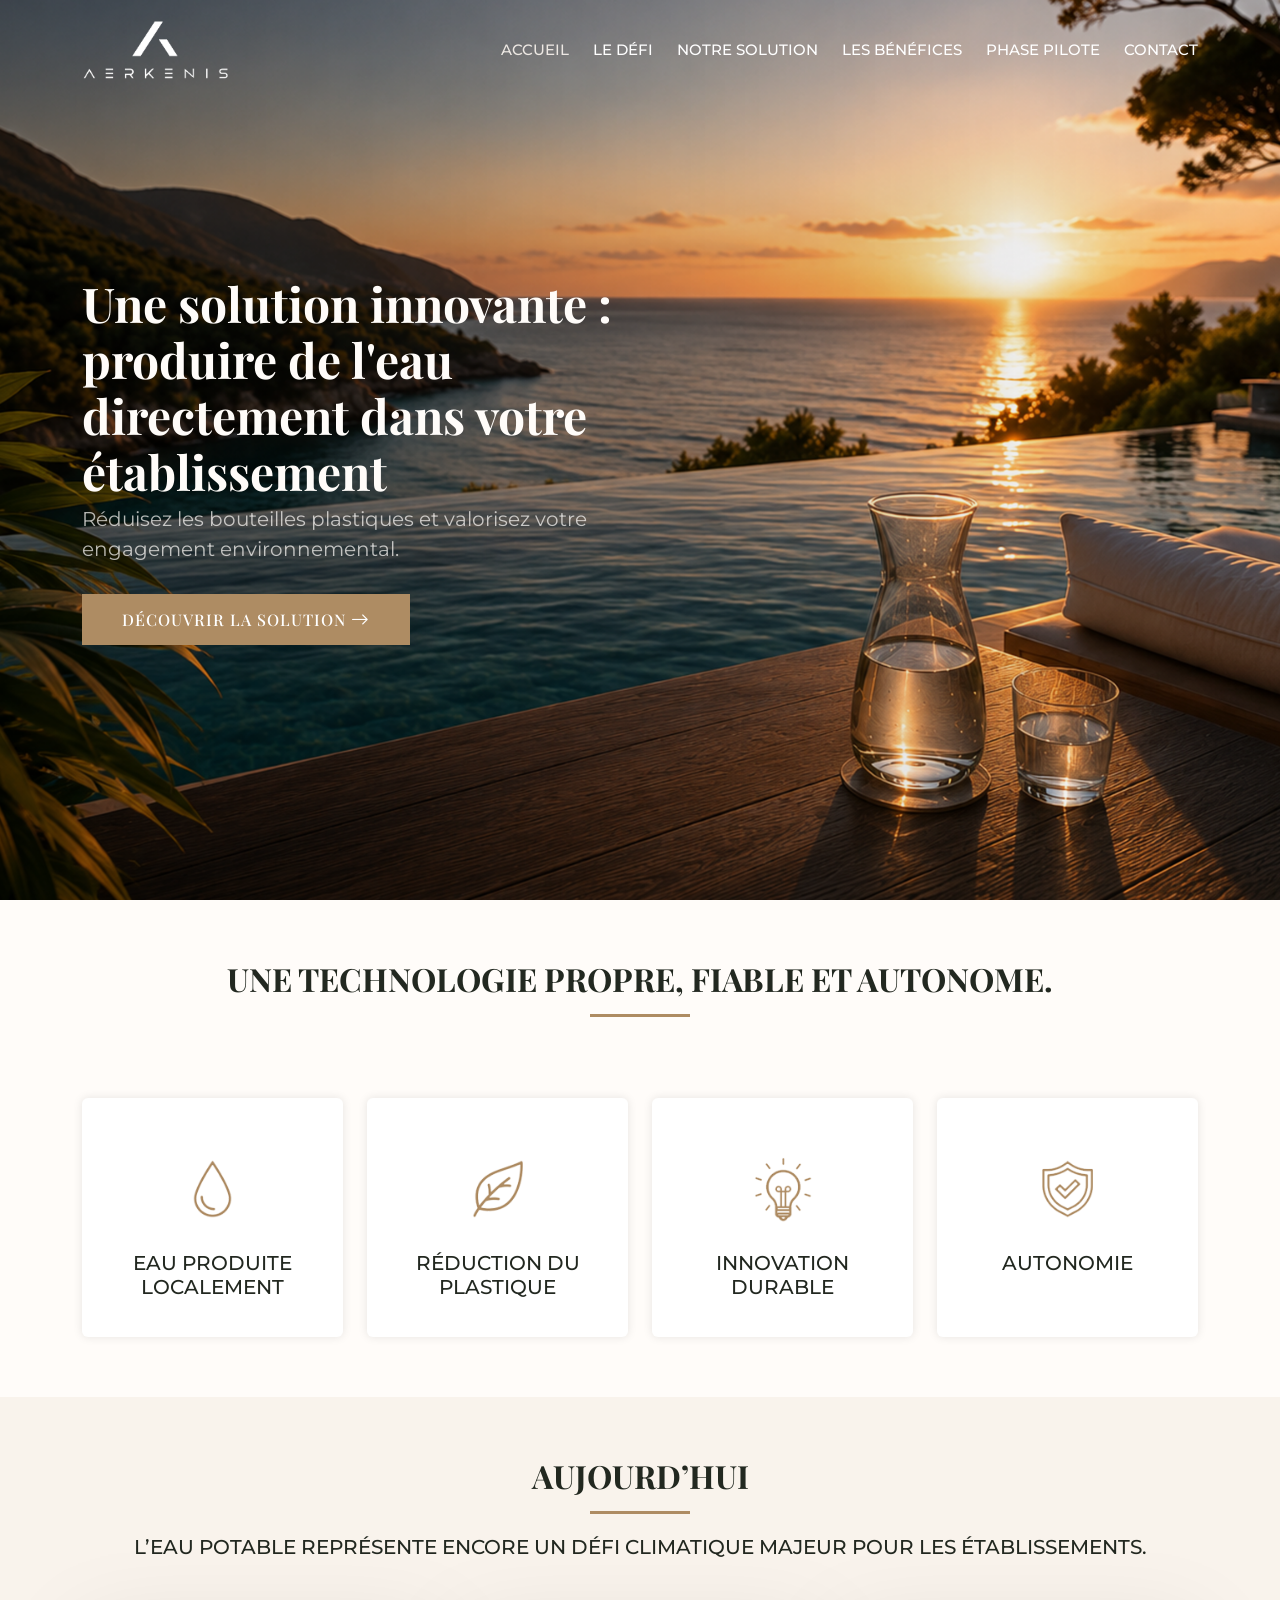
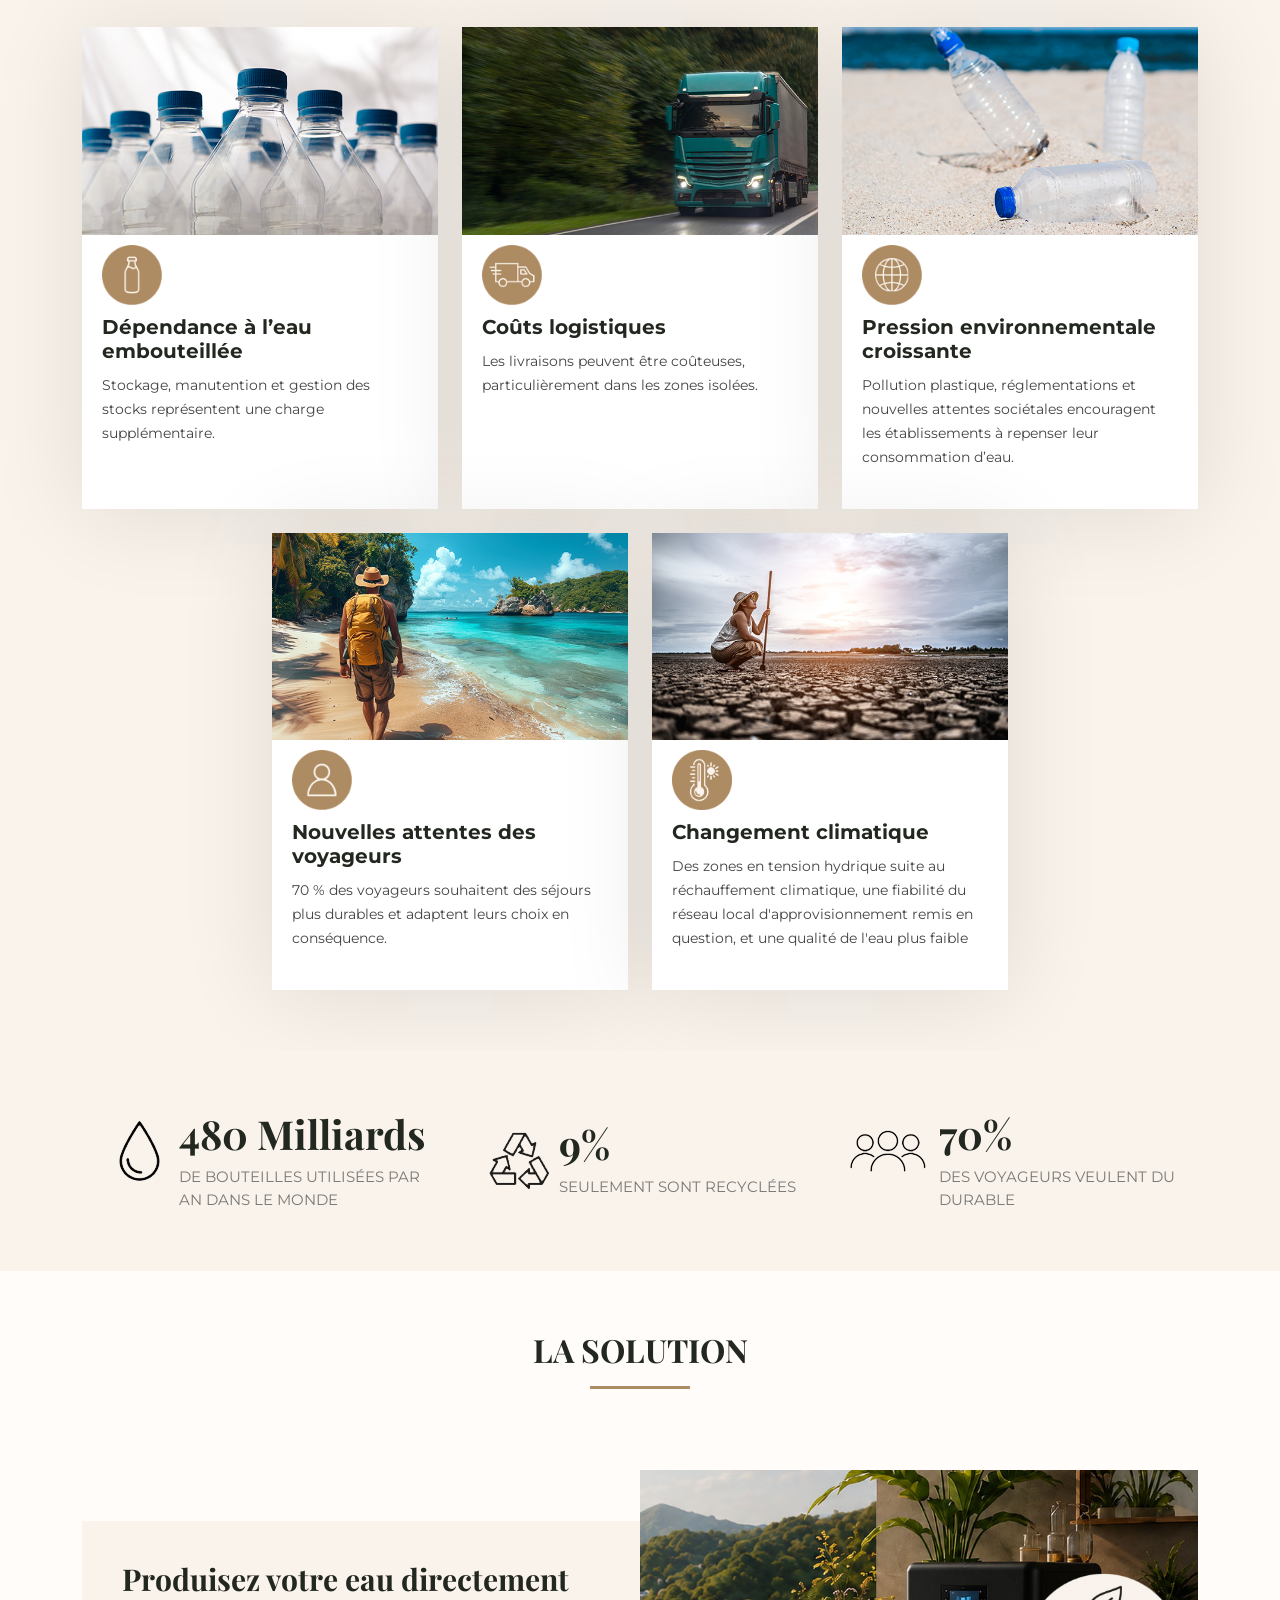
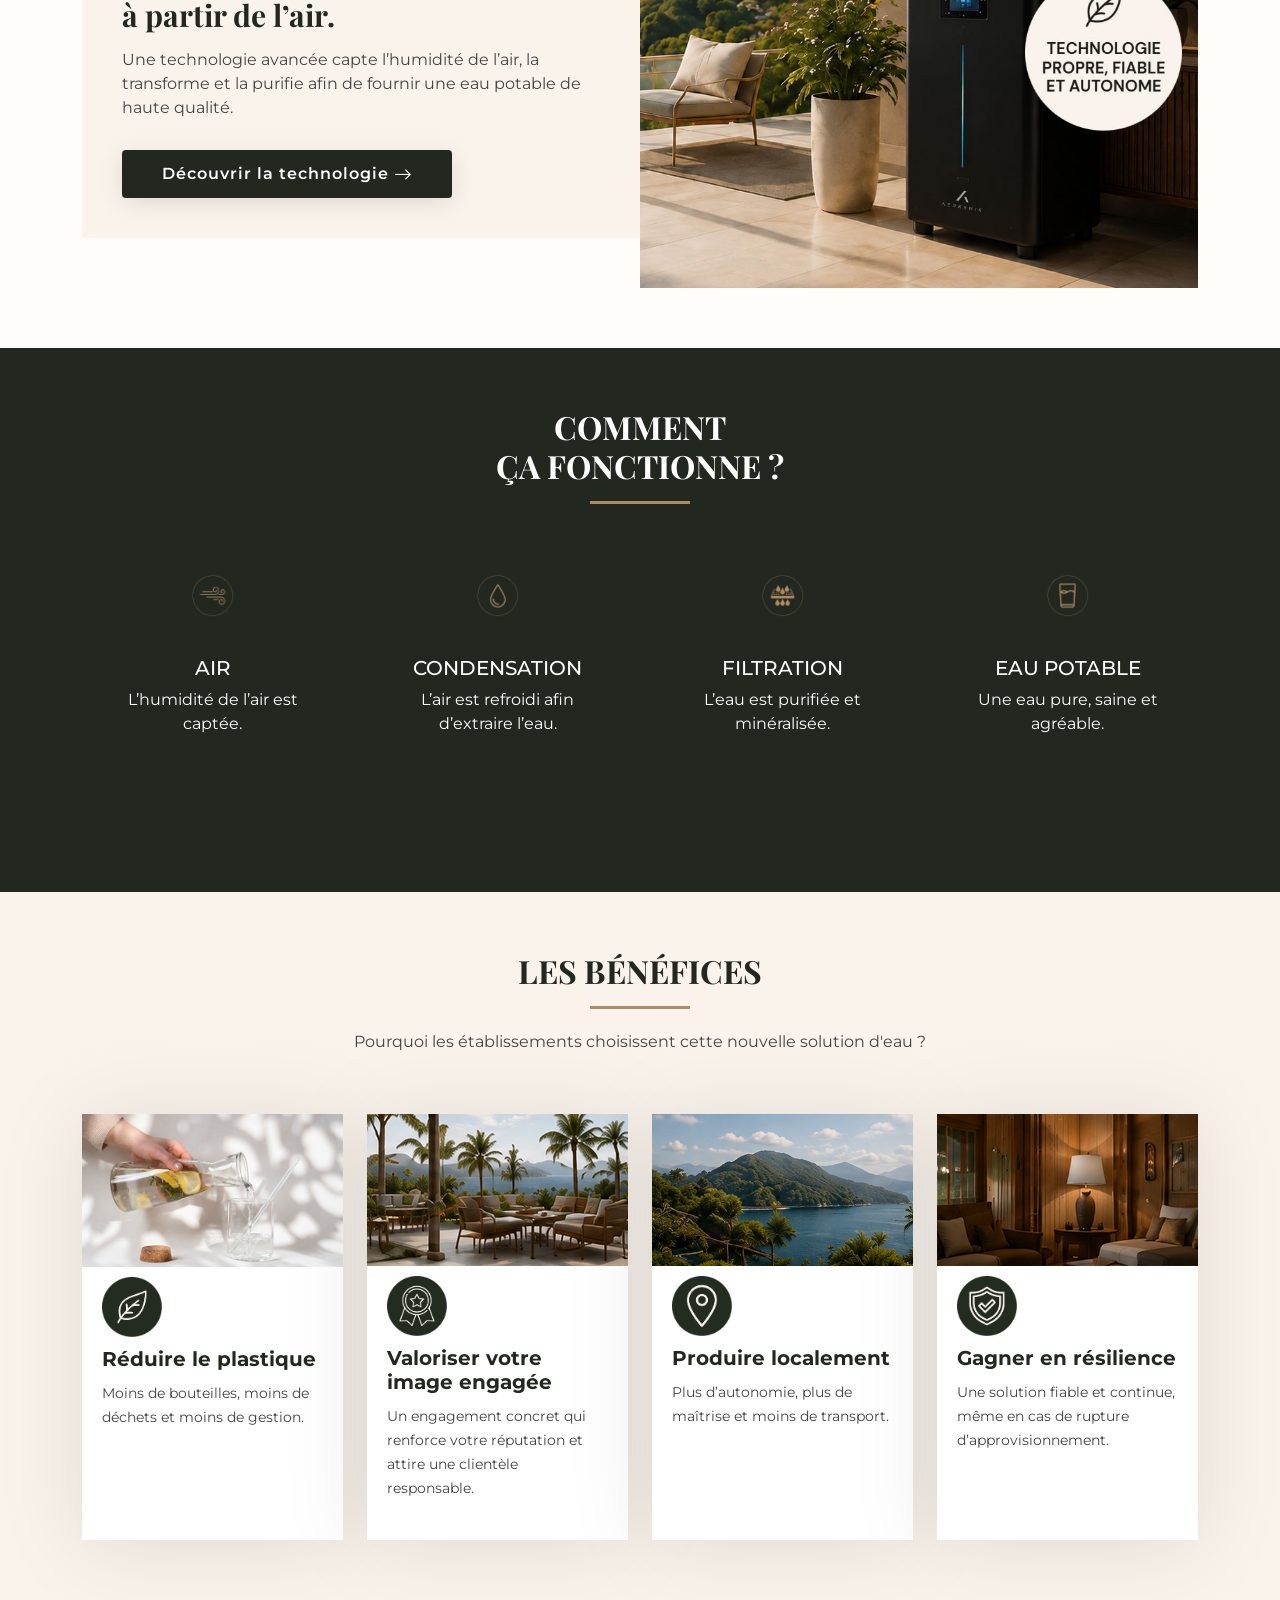
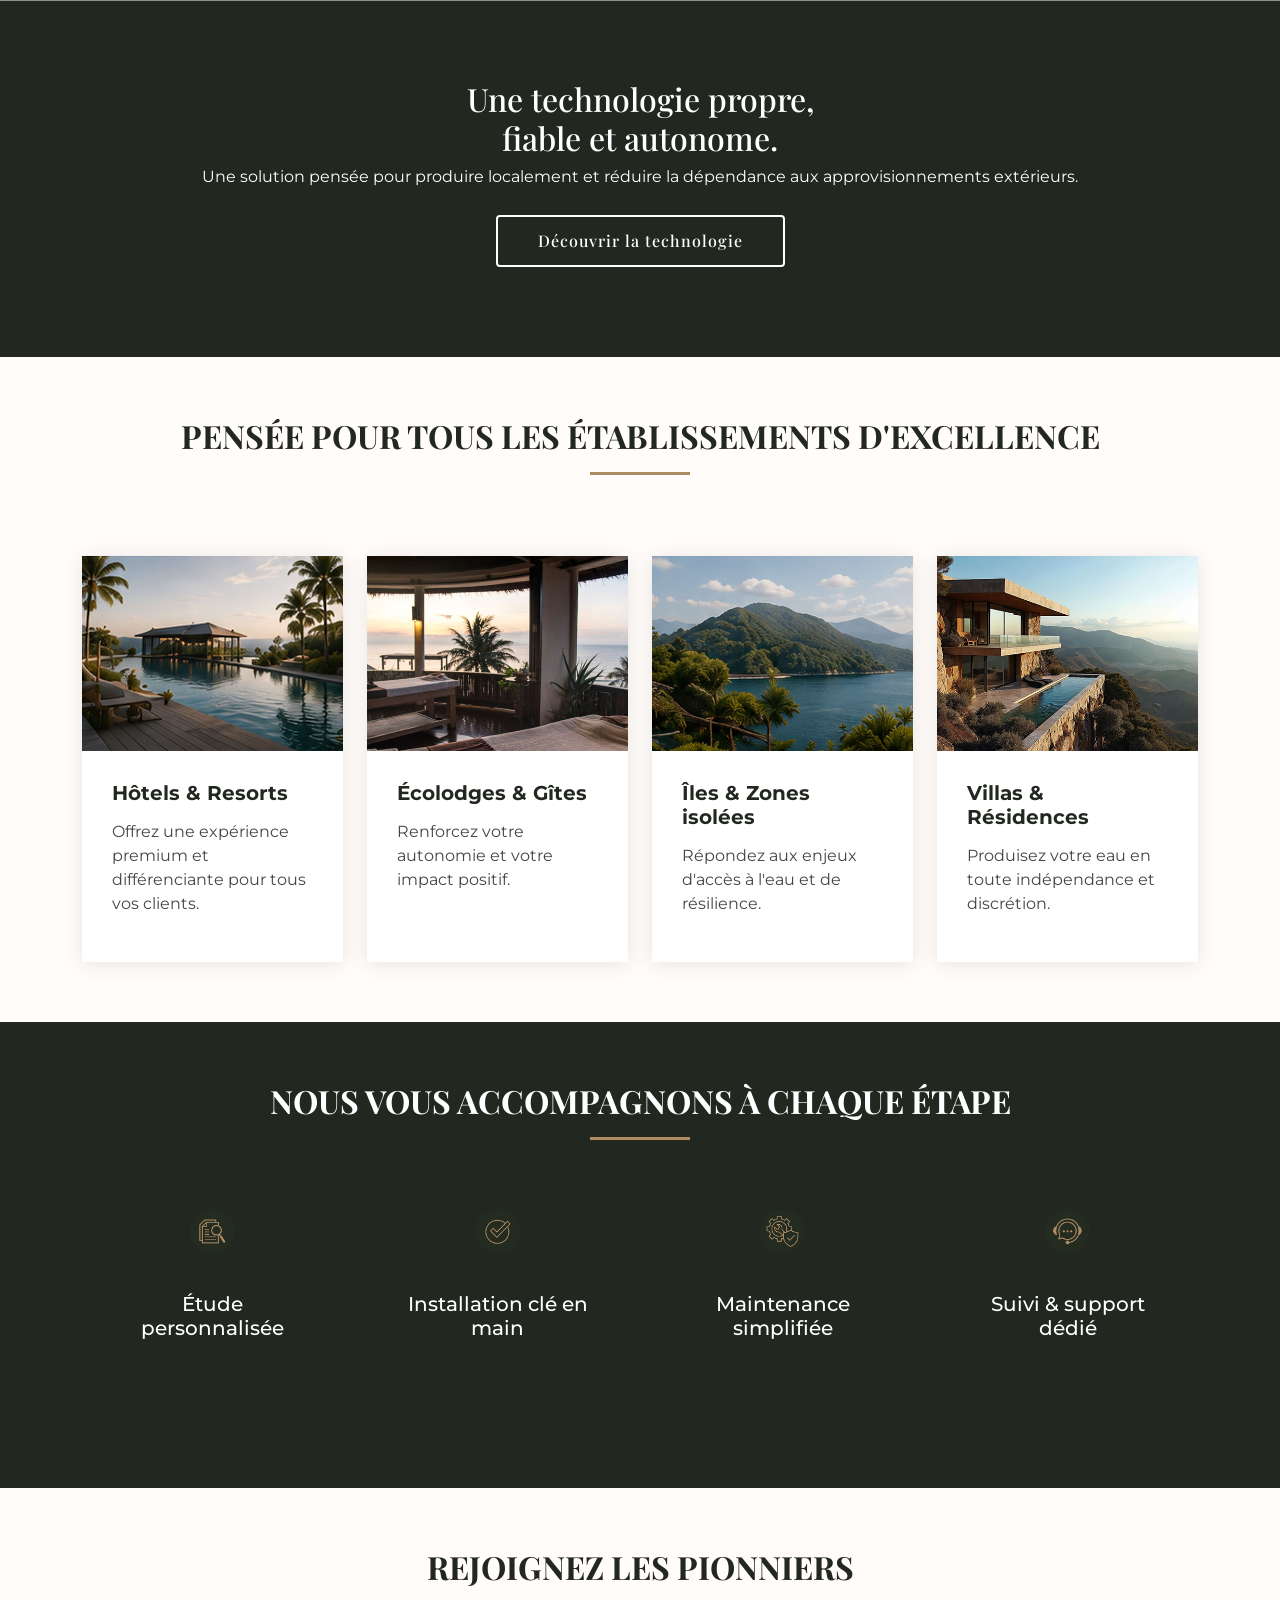
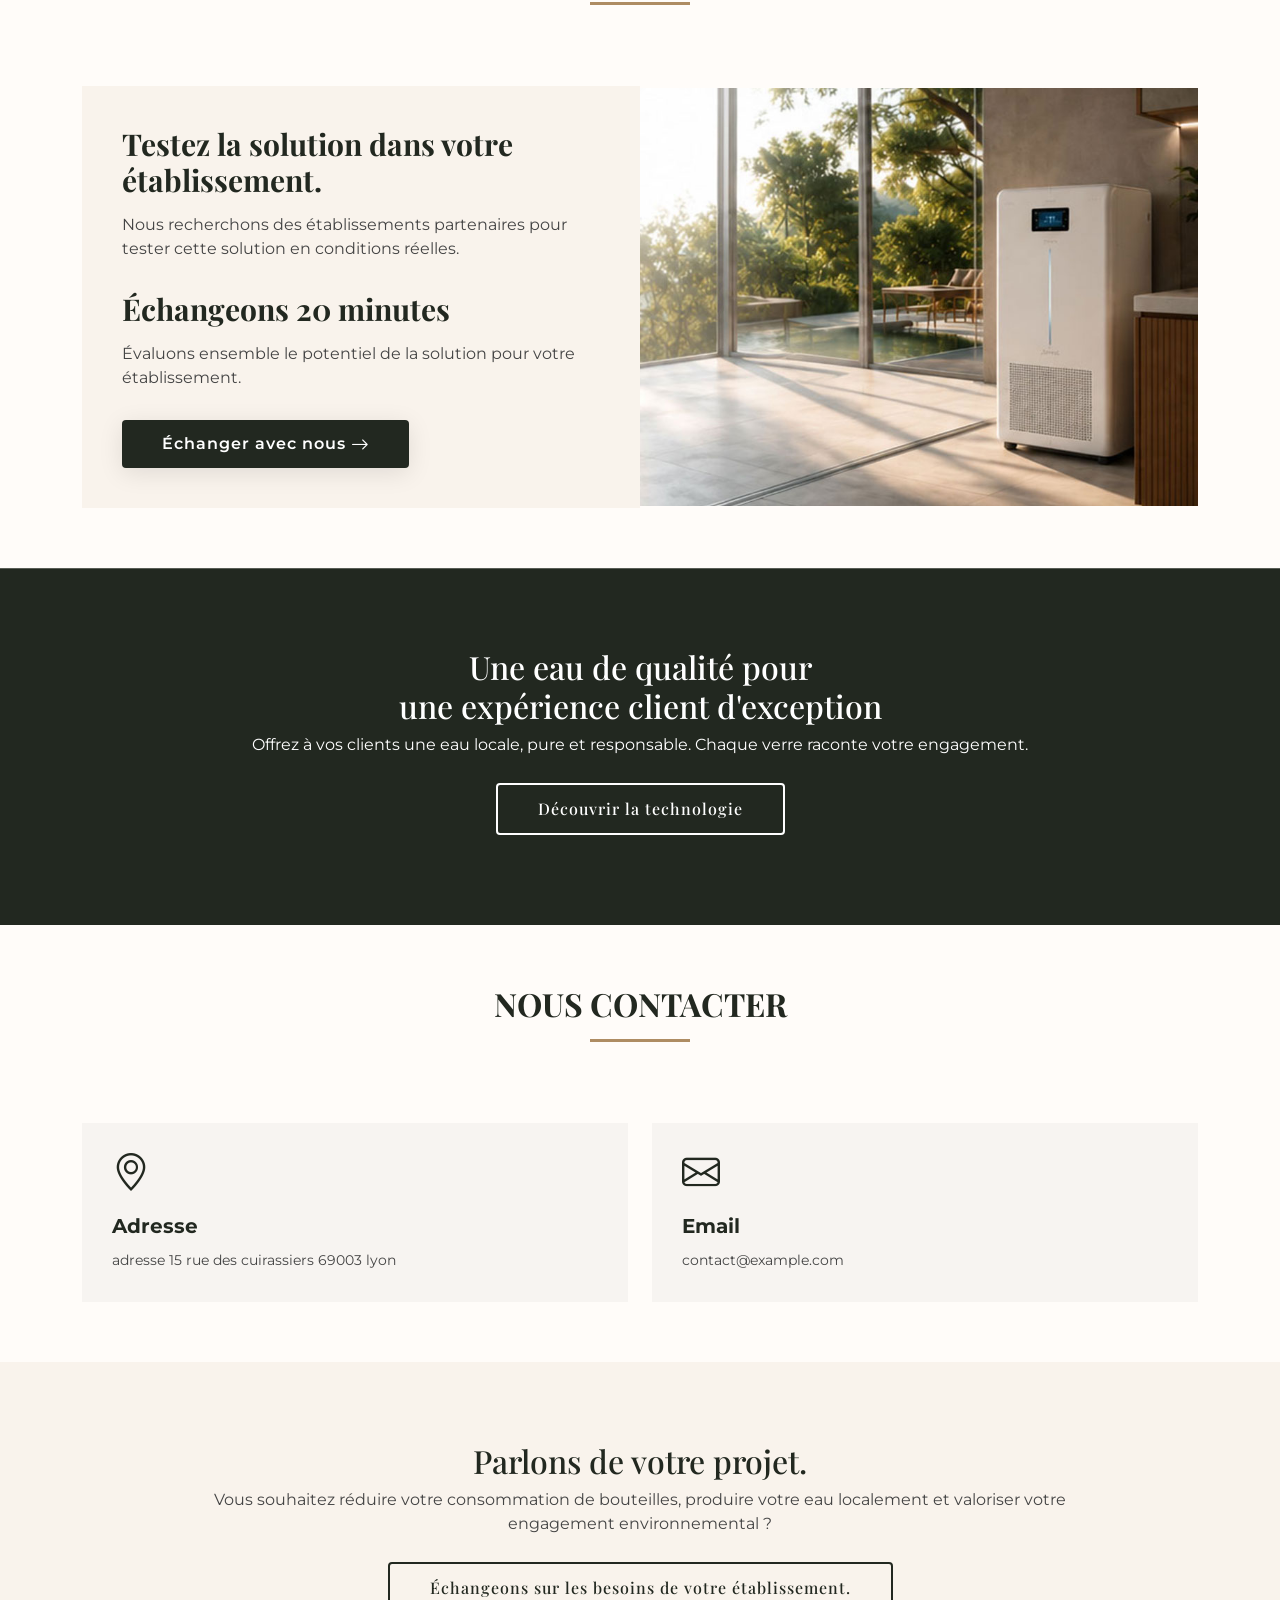
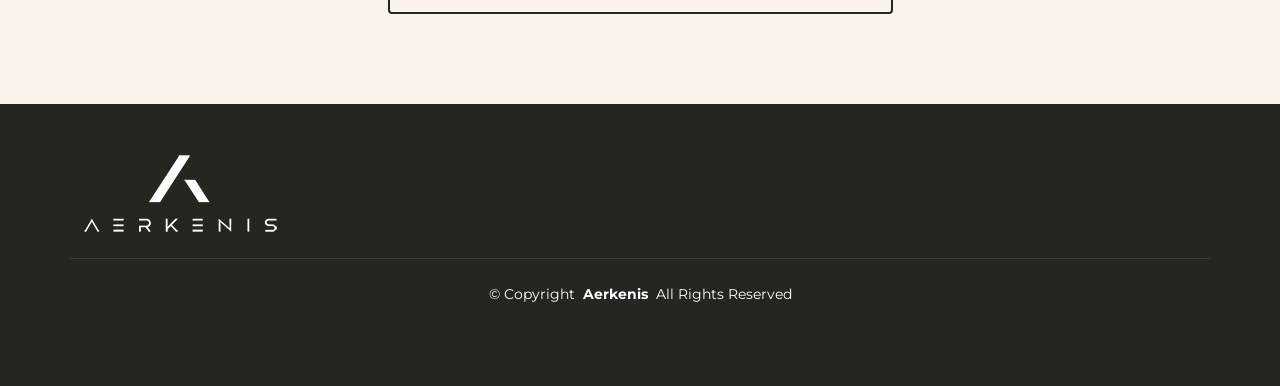
==== commit 66f5cca3: "Mise à jour du site" ====
--- a/index.html
+++ b/index.html
@@ -912,24 +912,37 @@
 
         <div class="row gy-4">
 
-          <div class="col-lg-3">
+          <div class="col-lg-6">
 
             <div class="row gy-4">
               <div class="col-md-12">
                 <div class="info-item" data-aos="fade" data-aos-delay="200">
                   <i class="bi bi-geo-alt"></i>
                   <h3>Adresse </h3>
-                  <p>Adresse</p>
-                  <p>Adresse</p>
+                  <p>adresse 15 rue des cuirassiers 69003 lyon</p>
+                  
                 </div>
               </div><!-- End Info Item -->
+
+         
+       
+
+
+            </div>
+
+          </div>
+		  
+		           <div class="col-lg-6">
+
+            <div class="row gy-4">
+             
 
          
               <div class="col-md-12">
                 <div class="info-item" data-aos="fade" data-aos-delay="400">
                   <i class="bi bi-envelope"></i>
                   <h3>Email</h3>
-                  <p>info@example.com</p>
+                 
                   <p>contact@example.com</p>
                 </div>
               </div><!-- End Info Item -->
@@ -939,37 +952,8 @@
 
           </div>
 
-          <div class="col-lg-9">
-            <form action="forms/contact.php" method="post" class="php-email-form" data-aos="fade-up" data-aos-delay="200">
-              <div class="row gy-4">
-
-                <div class="col-md-6">
-                  <input type="text" name="name" class="form-control" placeholder="Votre Nom" required="">
-                </div>
-
-                <div class="col-md-6 ">
-                  <input type="email" class="form-control" name="email" placeholder="Votre Email" required="">
-                </div>
-
-                <div class="col-12">
-                  <input type="text" class="form-control" name="subject" placeholder="Sujet" required="">
-                </div>
-
-                <div class="col-12">
-                  <textarea class="form-control" name="message" rows="6" placeholder="Message" required=""></textarea>
-                </div>
-
-                <div class="col-12 text-center">
-                  <div class="loading">Loading</div>
-                  <div class="error-message"></div>
-                  <div class="sent-message">Your message has been sent. Thank you!</div>
-
-                  <button type="submit">Envoyer un message</button>
-                </div>
-
-              </div>
-            </form>
-          </div><!-- End Contact Form -->
+
+
 
         </div>
 
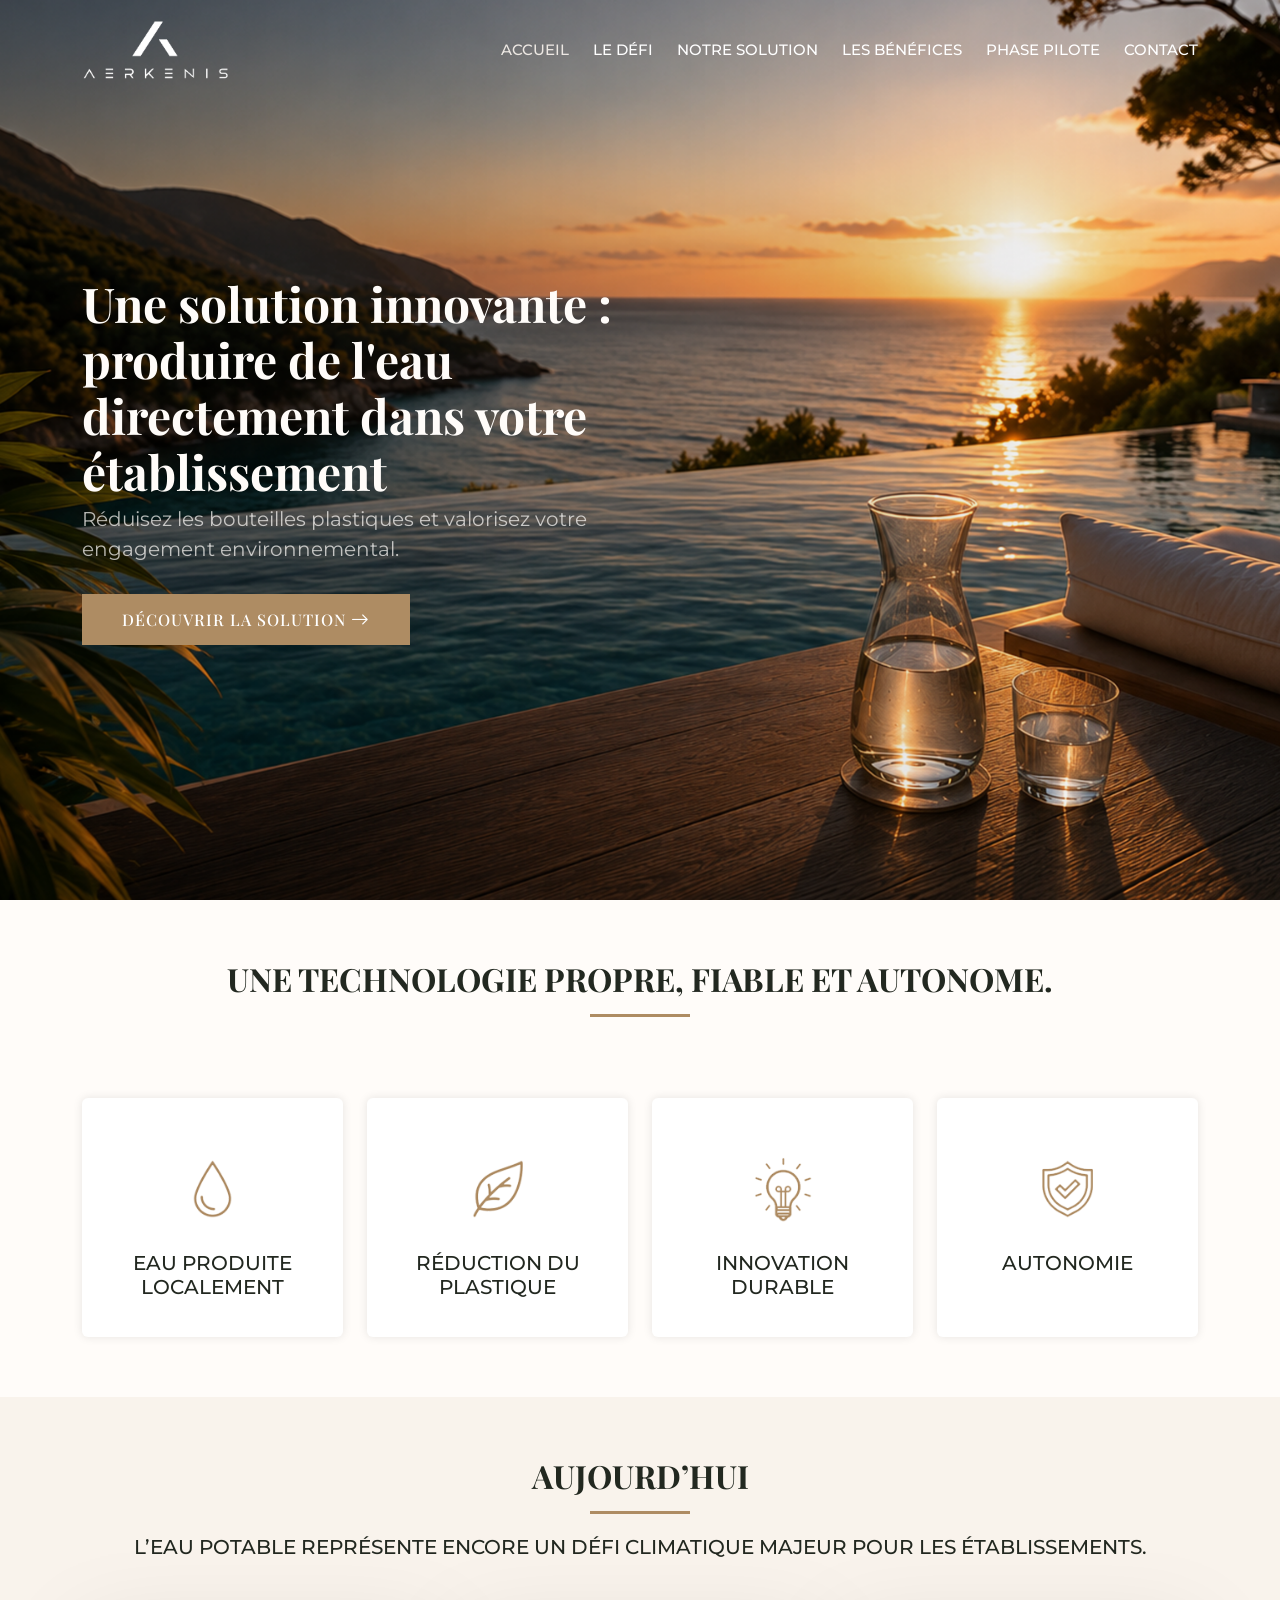
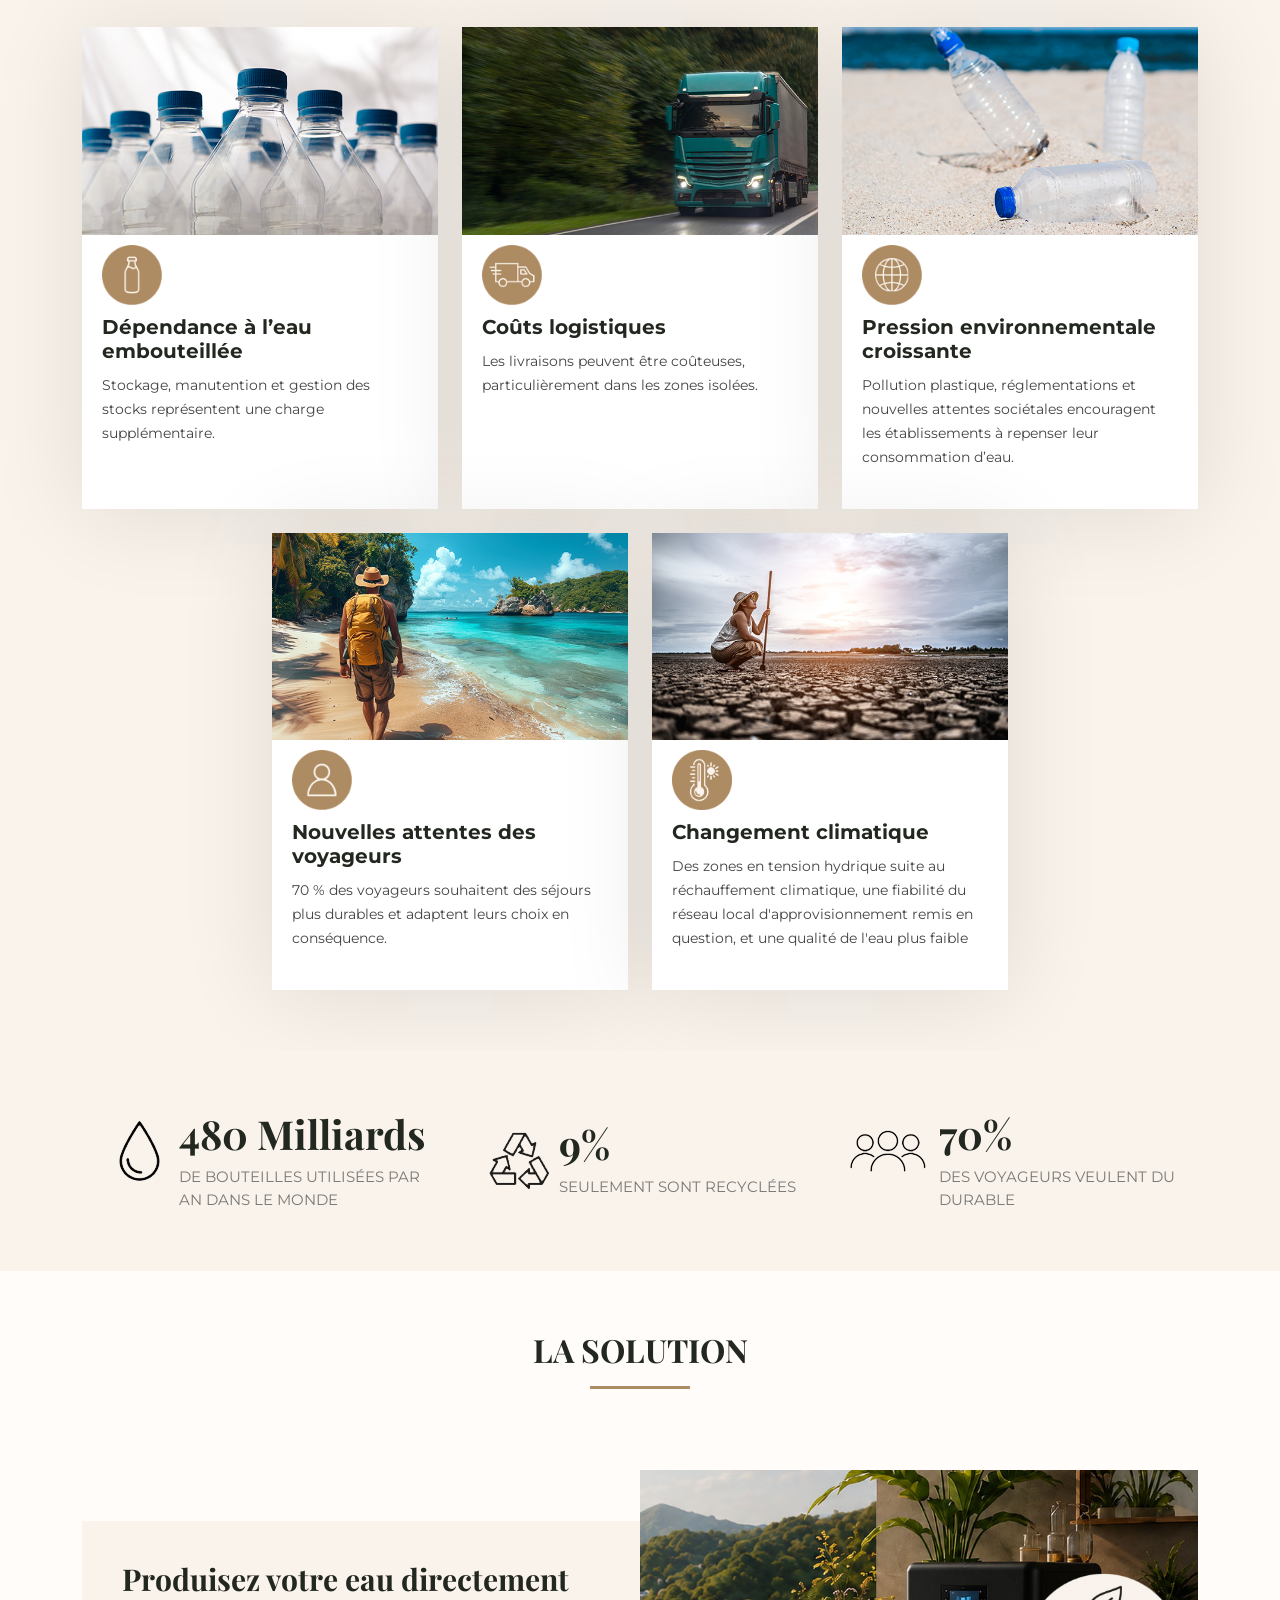
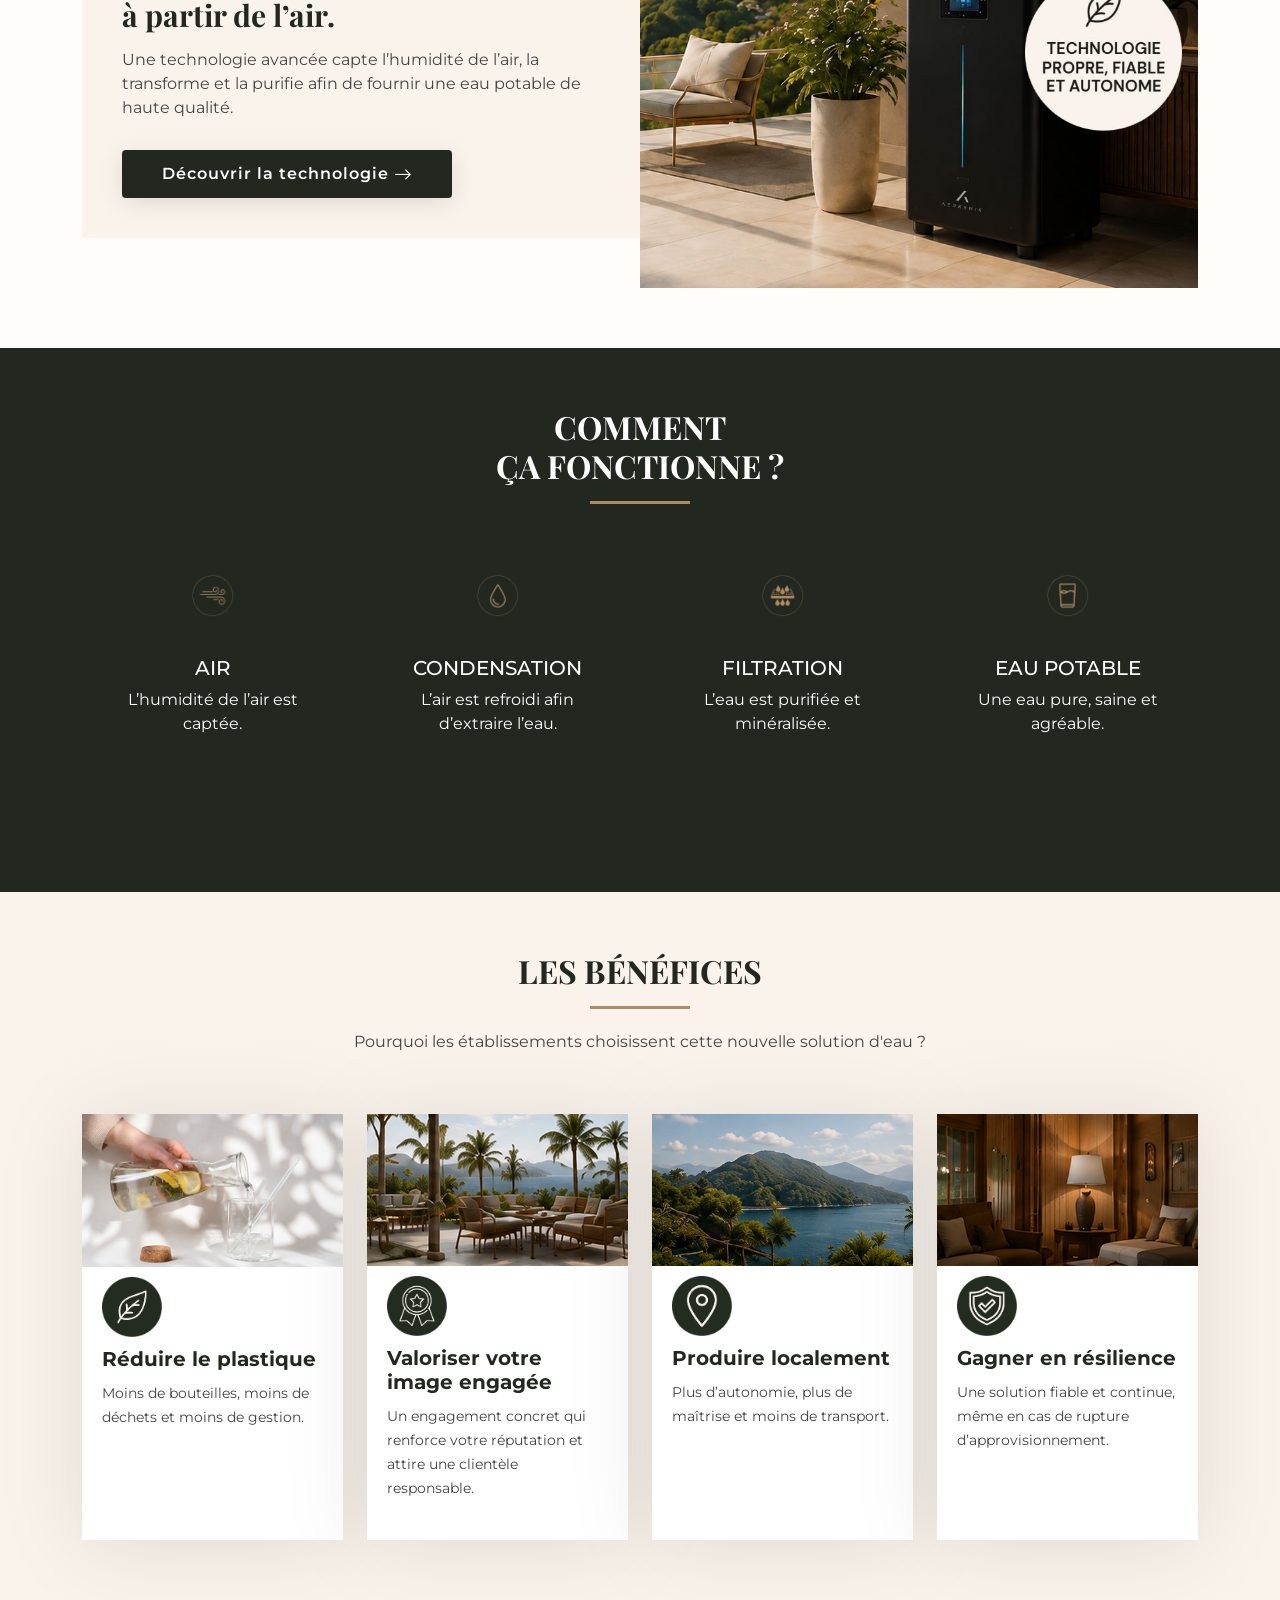
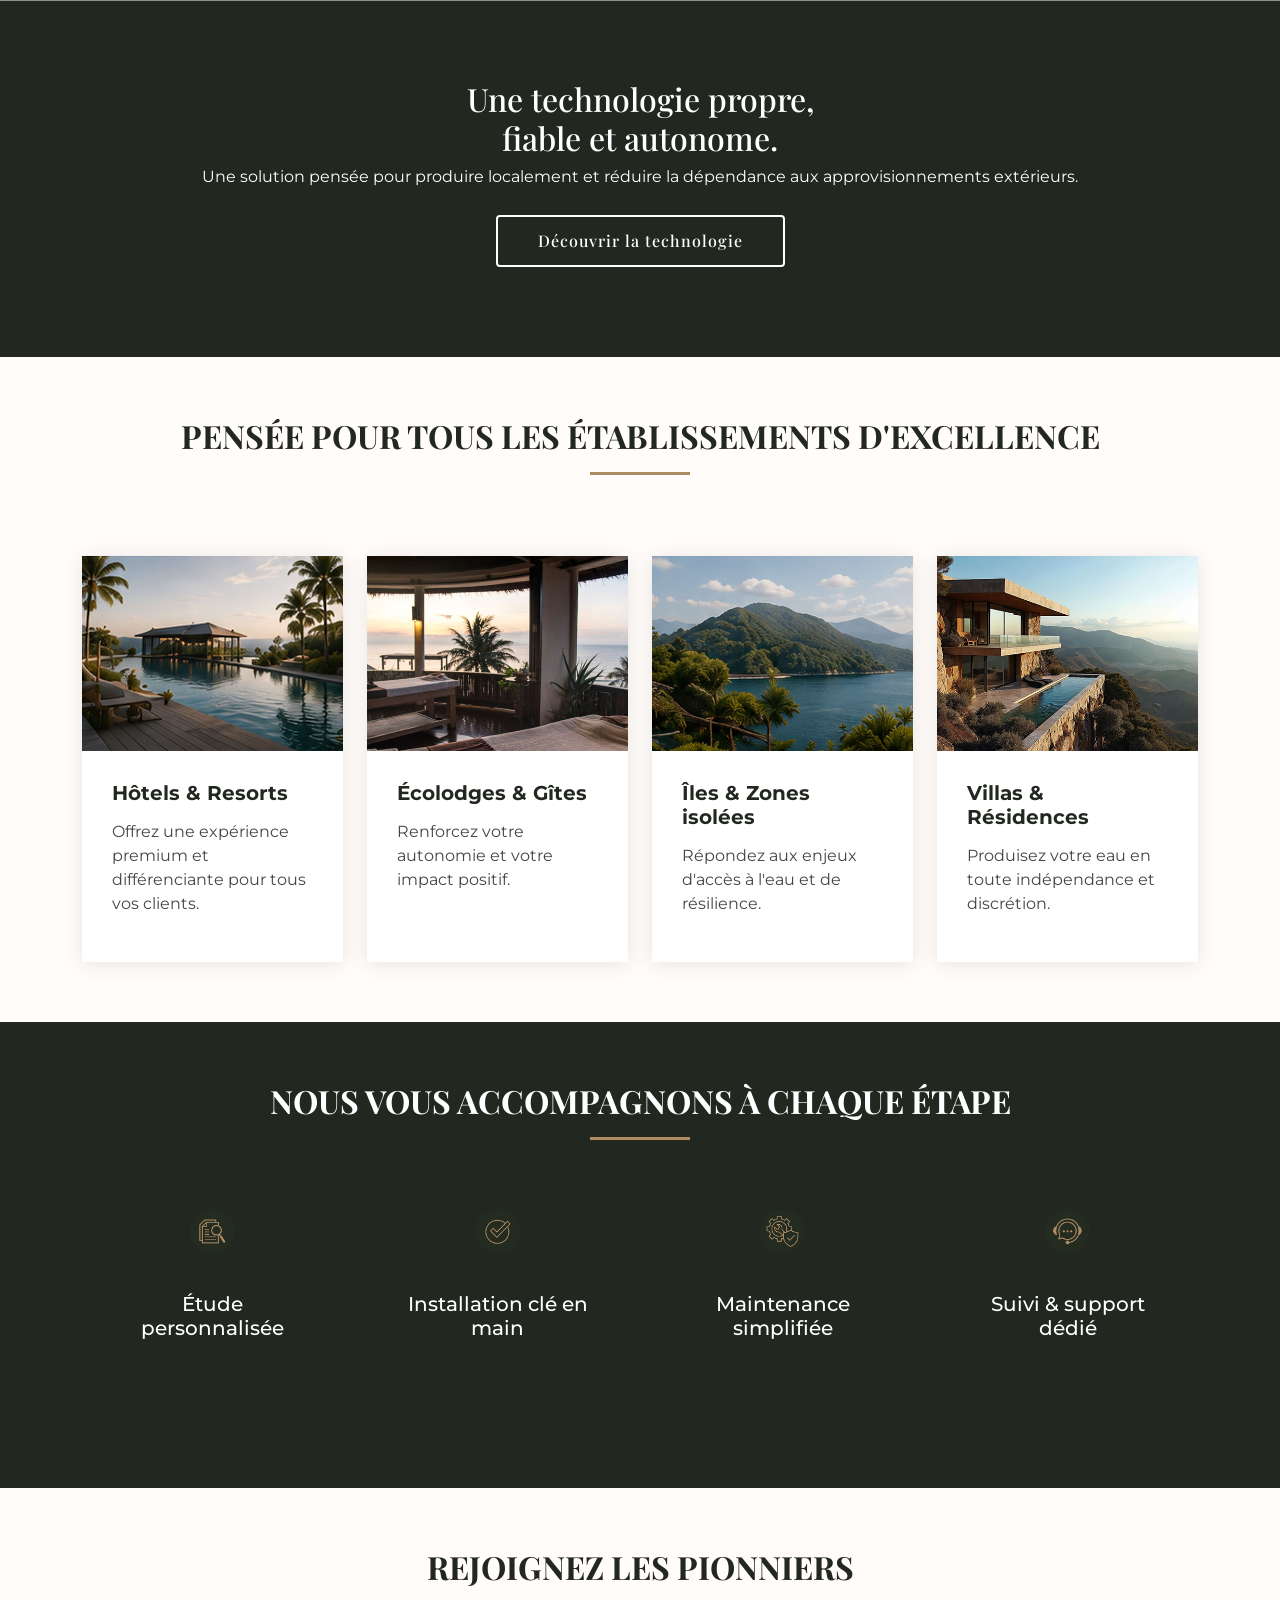
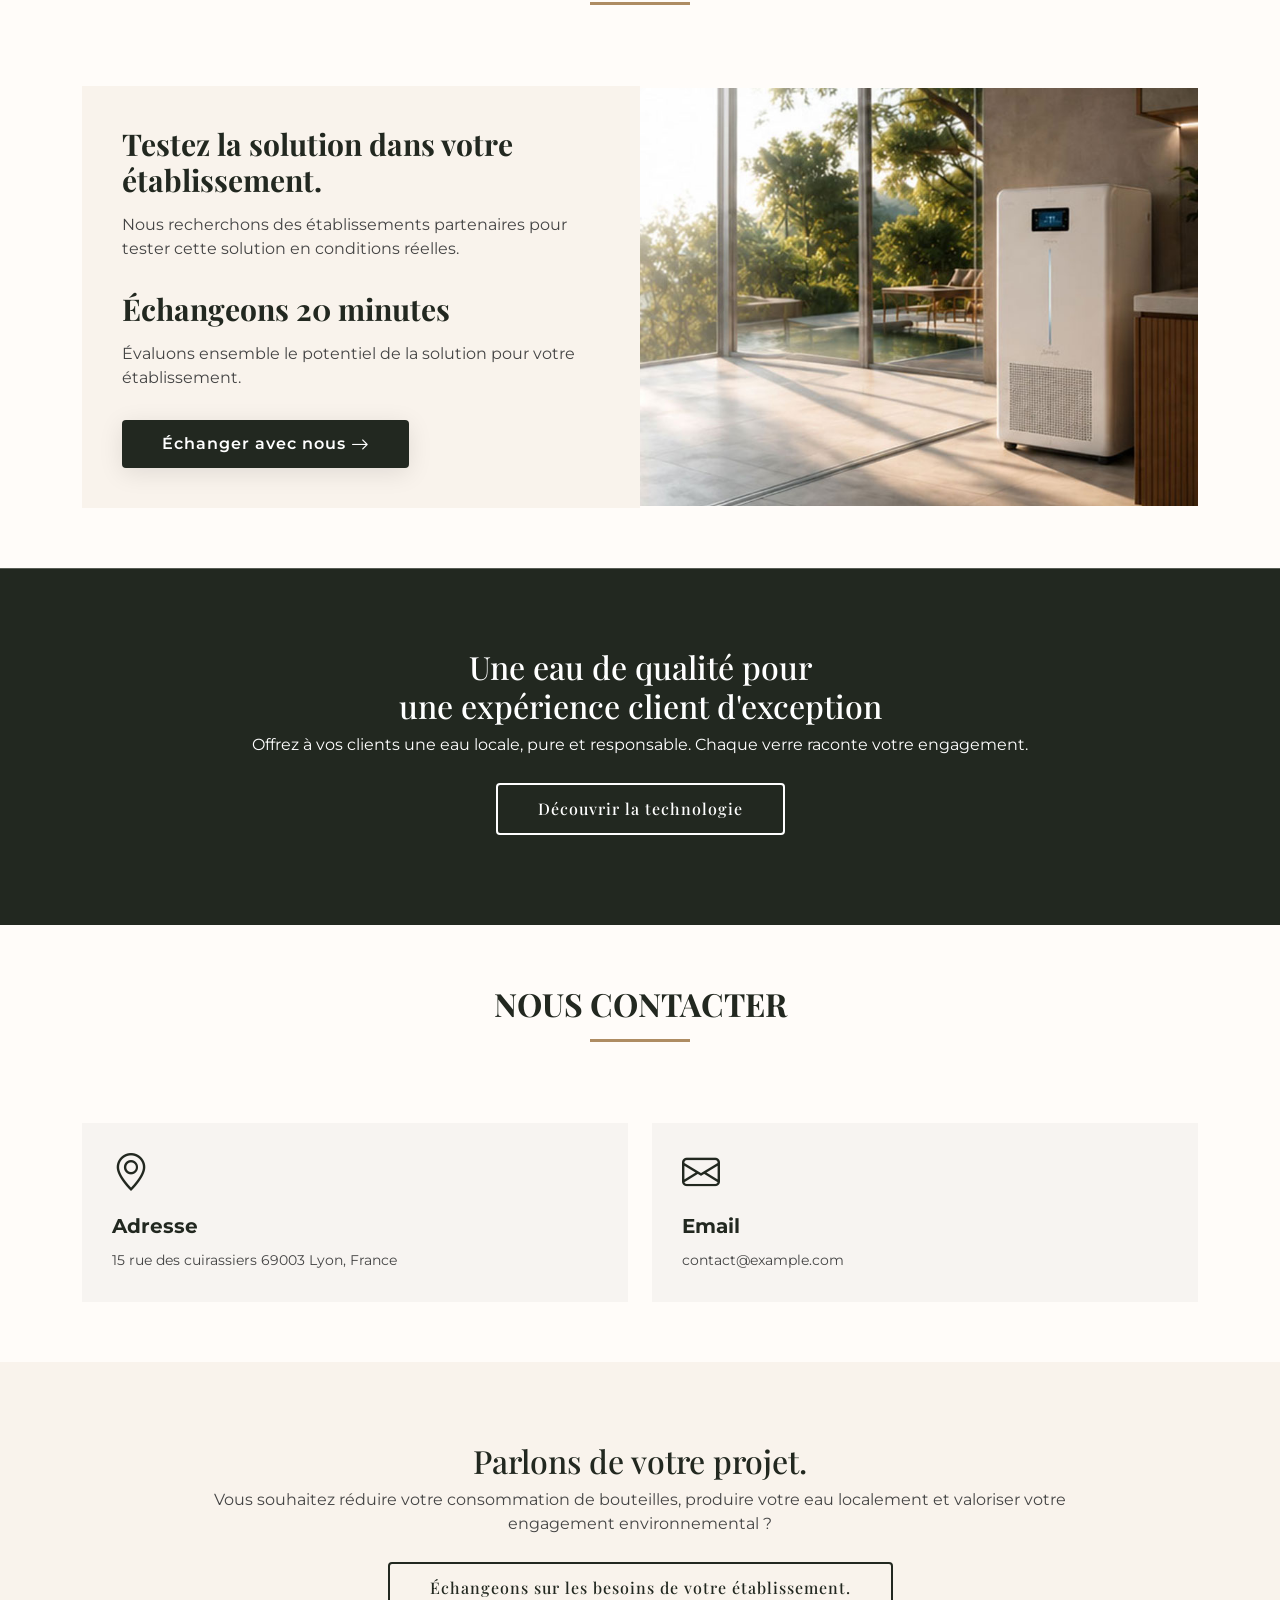
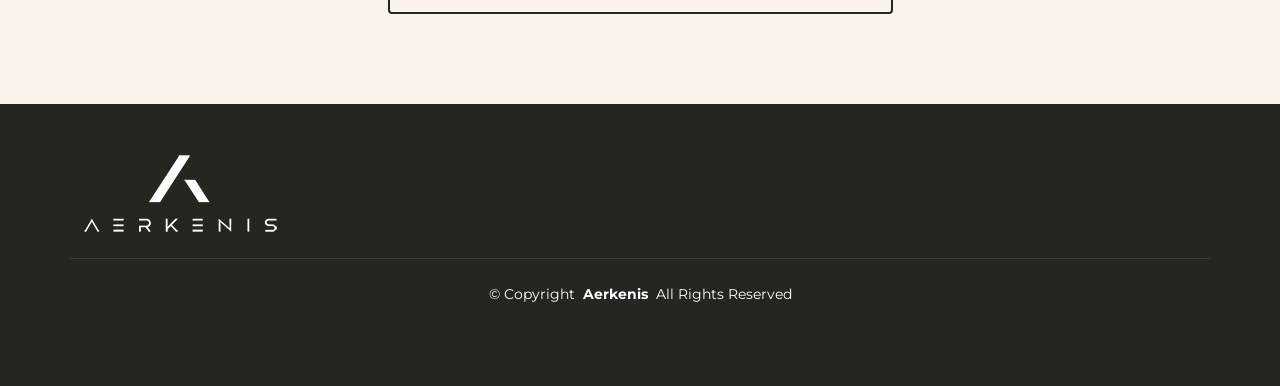
==== commit ab9aa87b: "Mise à jour du site" ====
--- a/index.html
+++ b/index.html
@@ -919,7 +919,7 @@
                 <div class="info-item" data-aos="fade" data-aos-delay="200">
                   <i class="bi bi-geo-alt"></i>
                   <h3>Adresse </h3>
-                  <p>adresse 15 rue des cuirassiers 69003 lyon</p>
+                  <p>15 rue des cuirassiers 69003 Lyon, France</p>
                   
                 </div>
               </div><!-- End Info Item -->
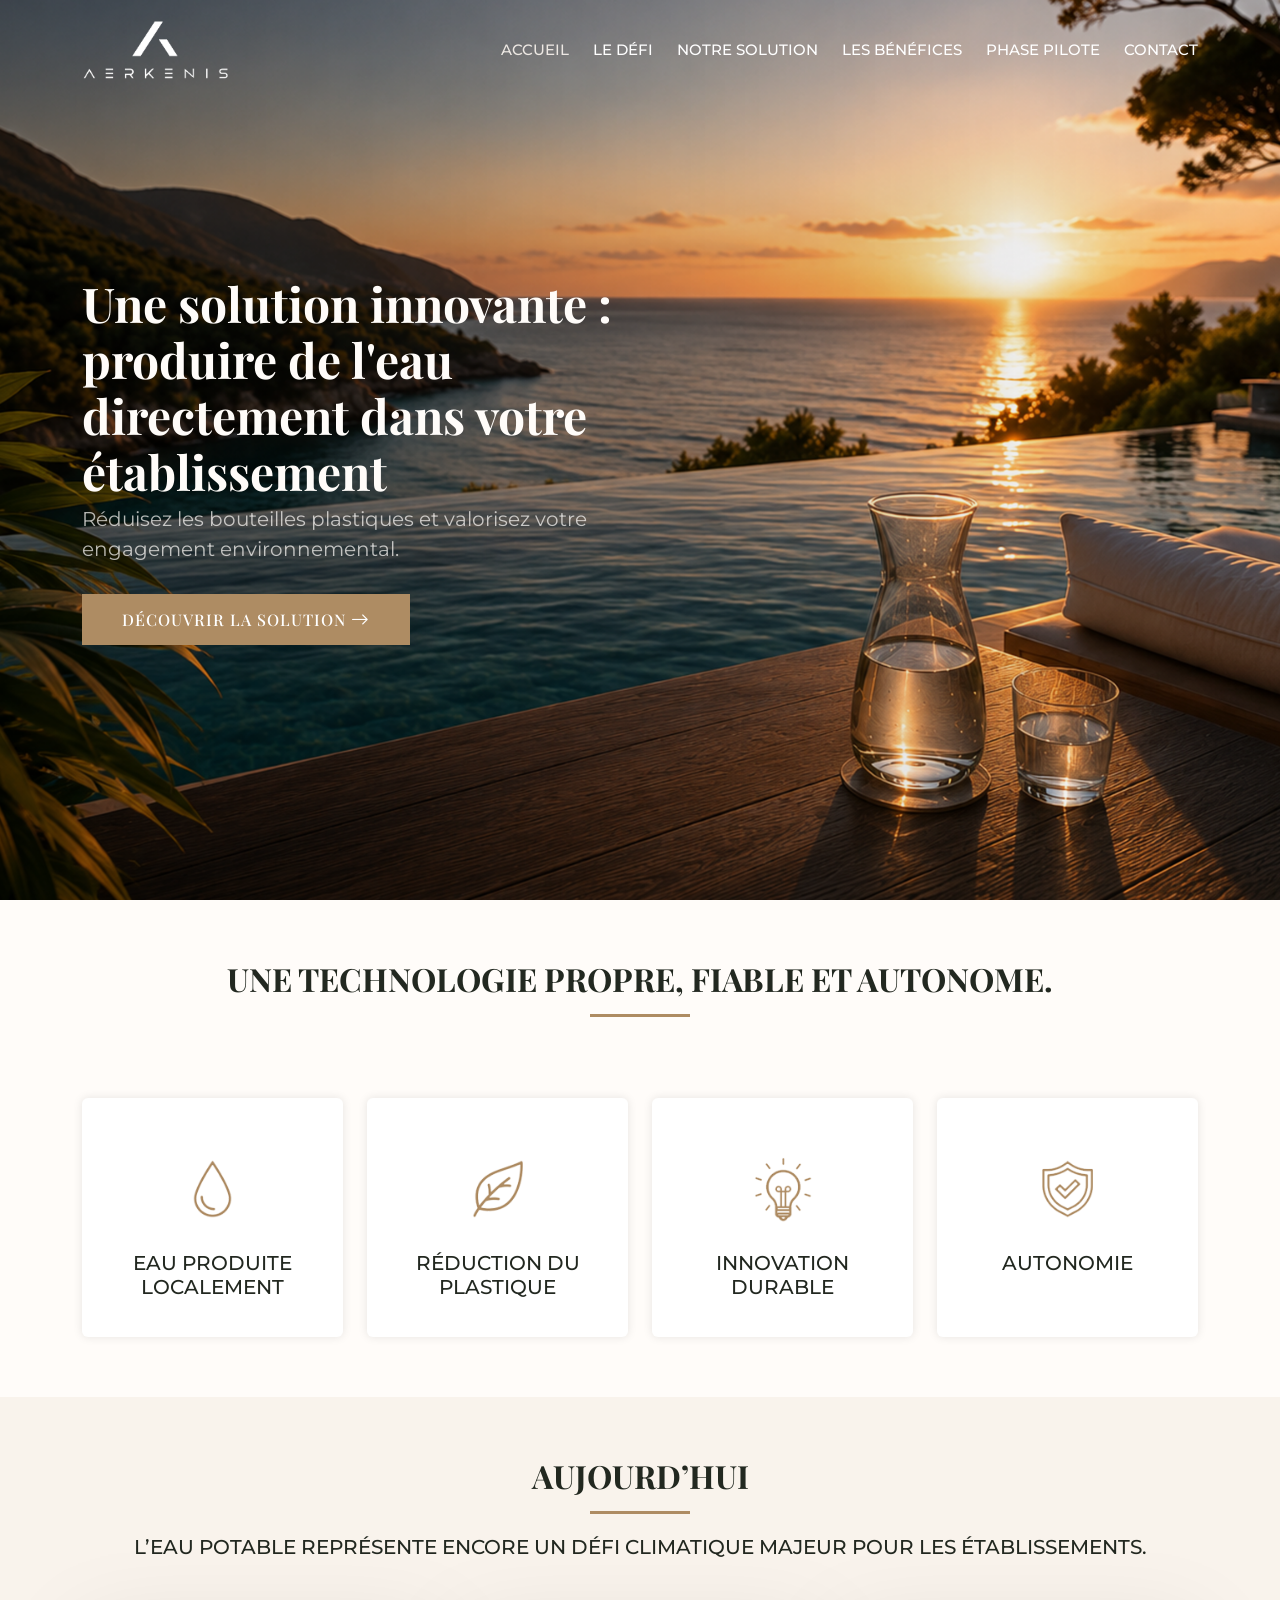
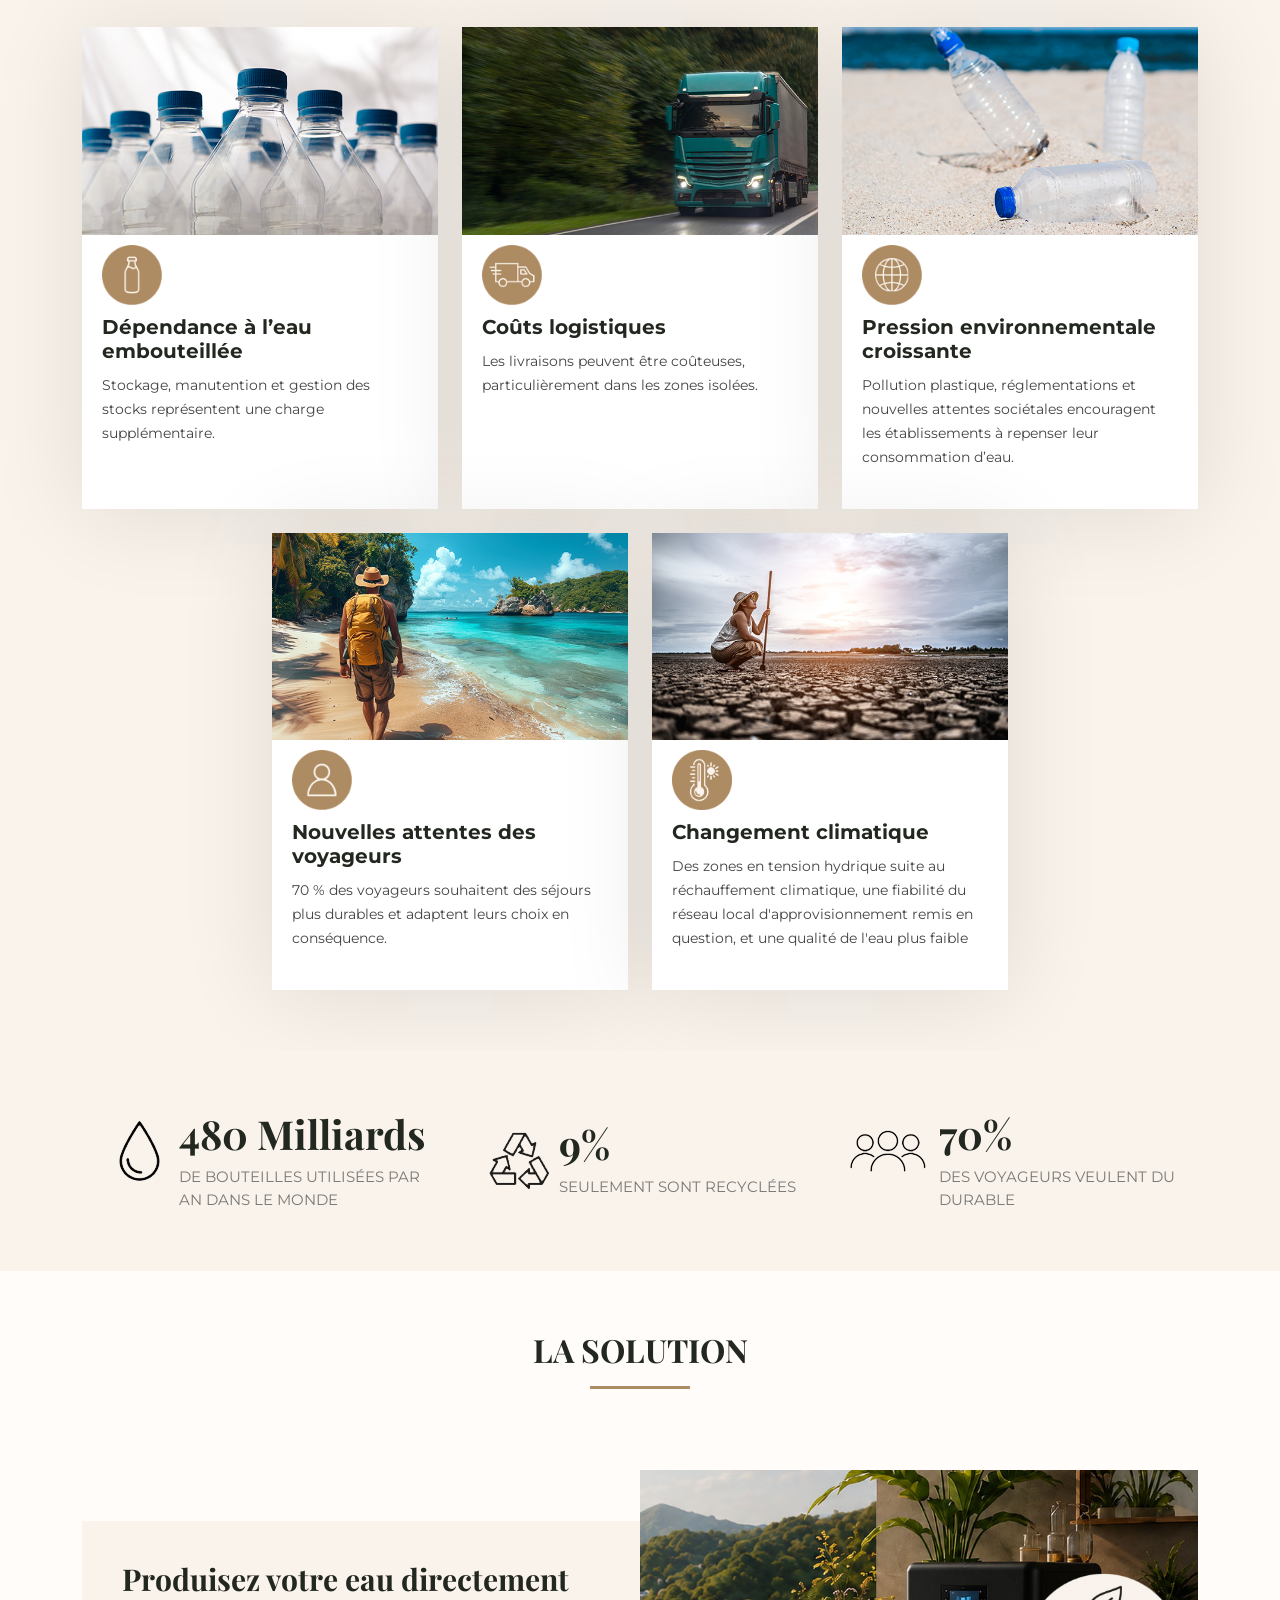
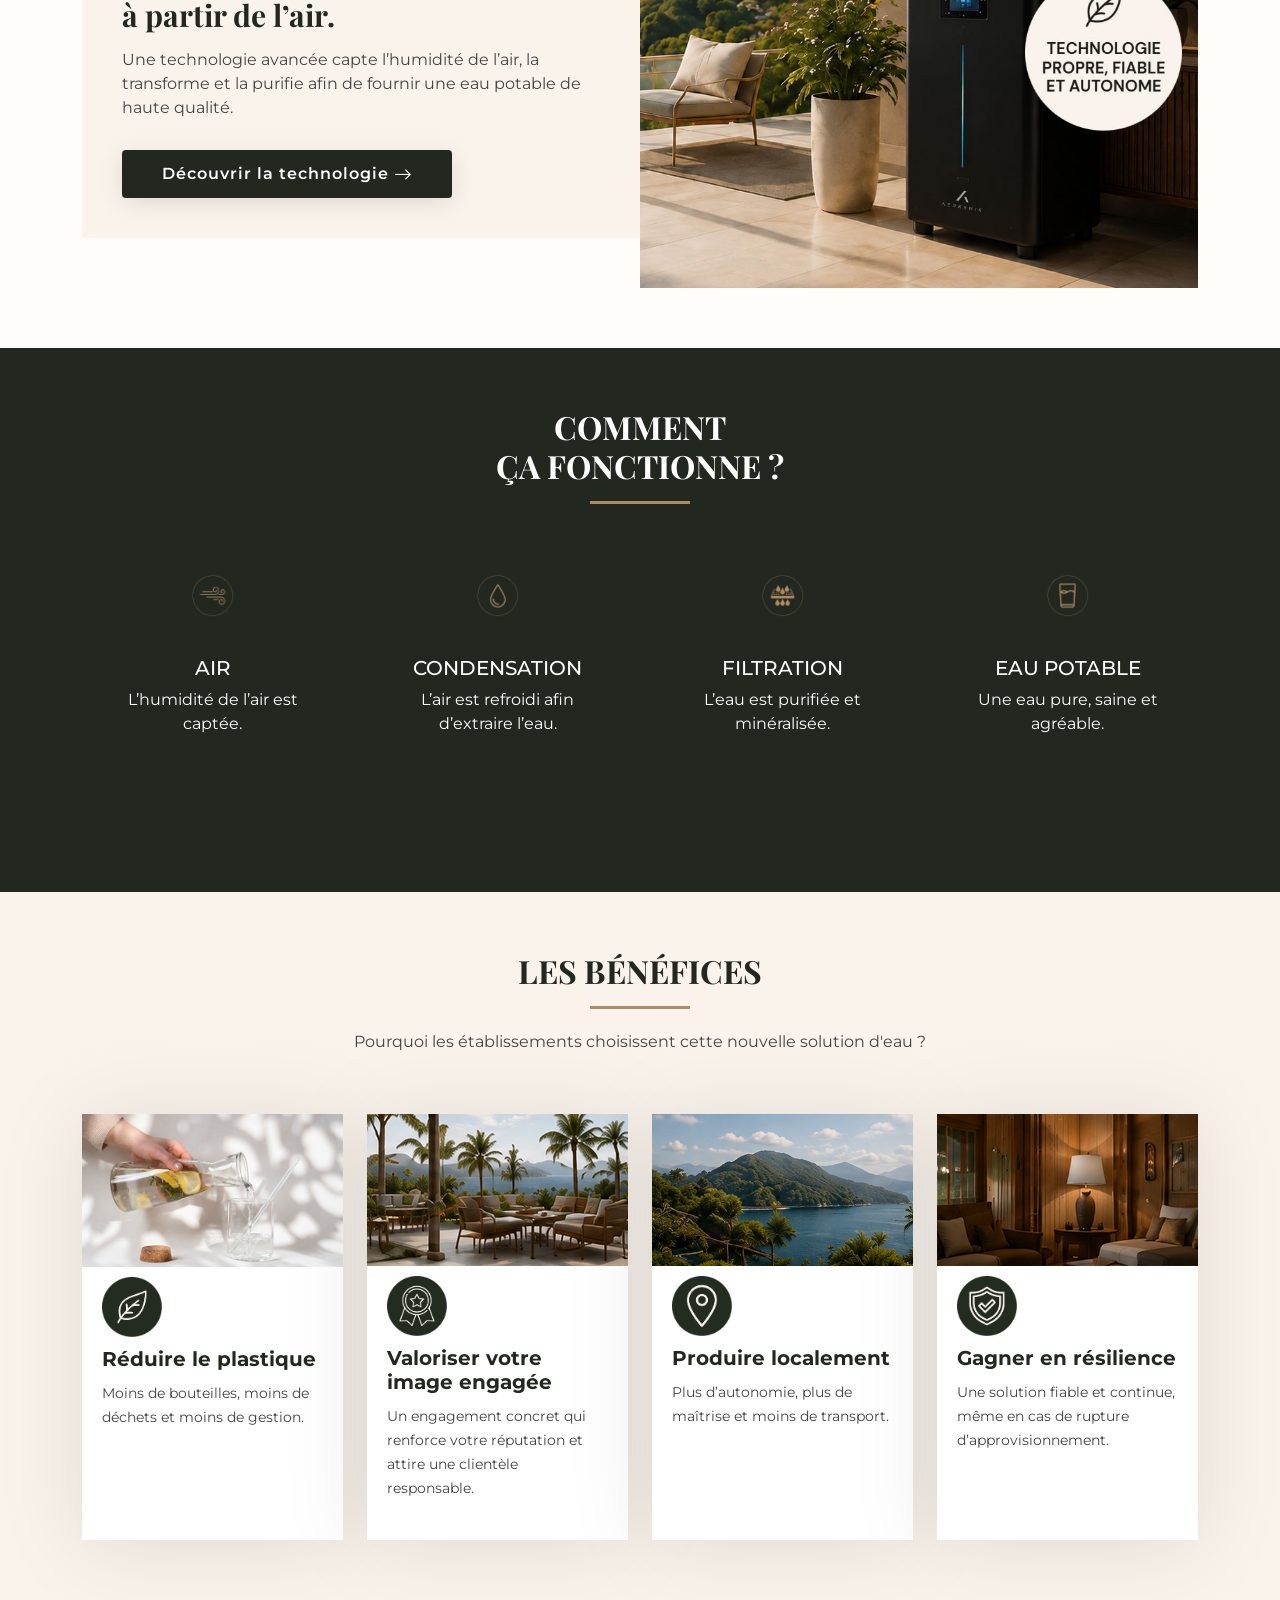
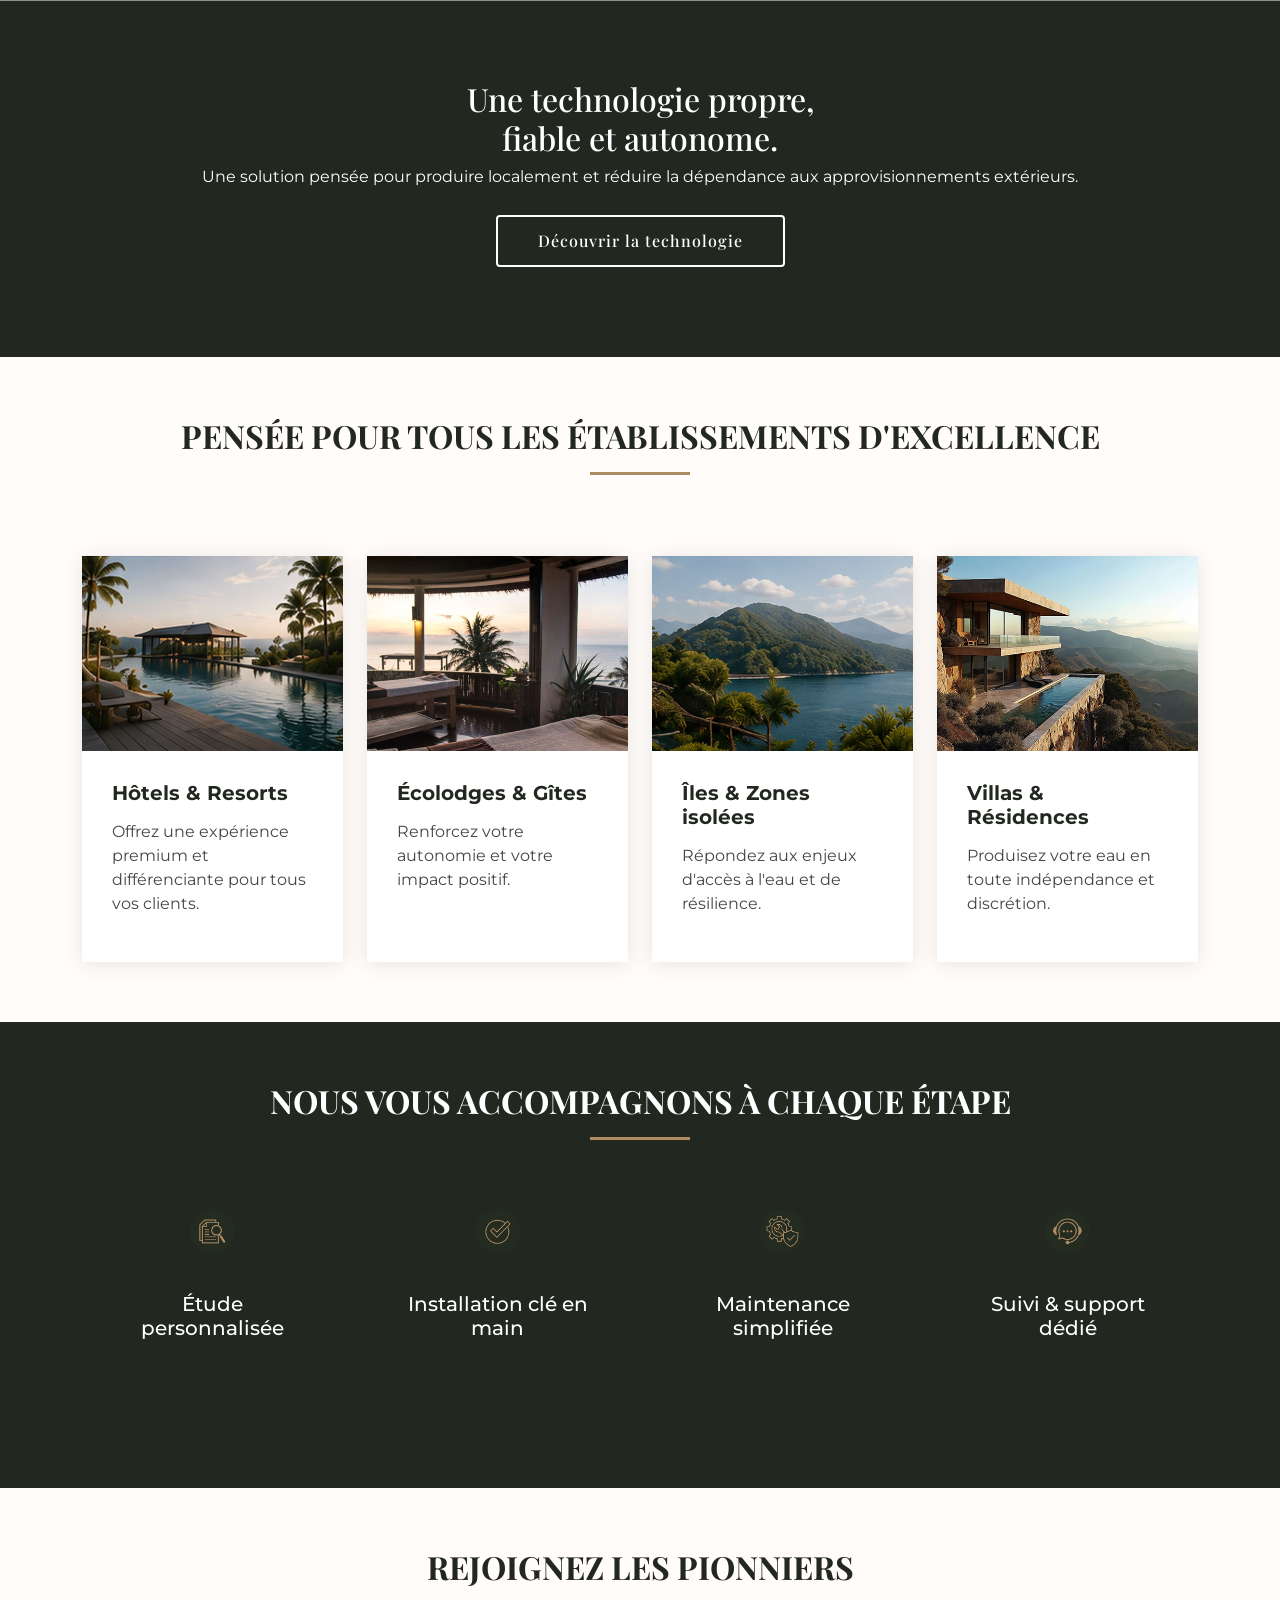
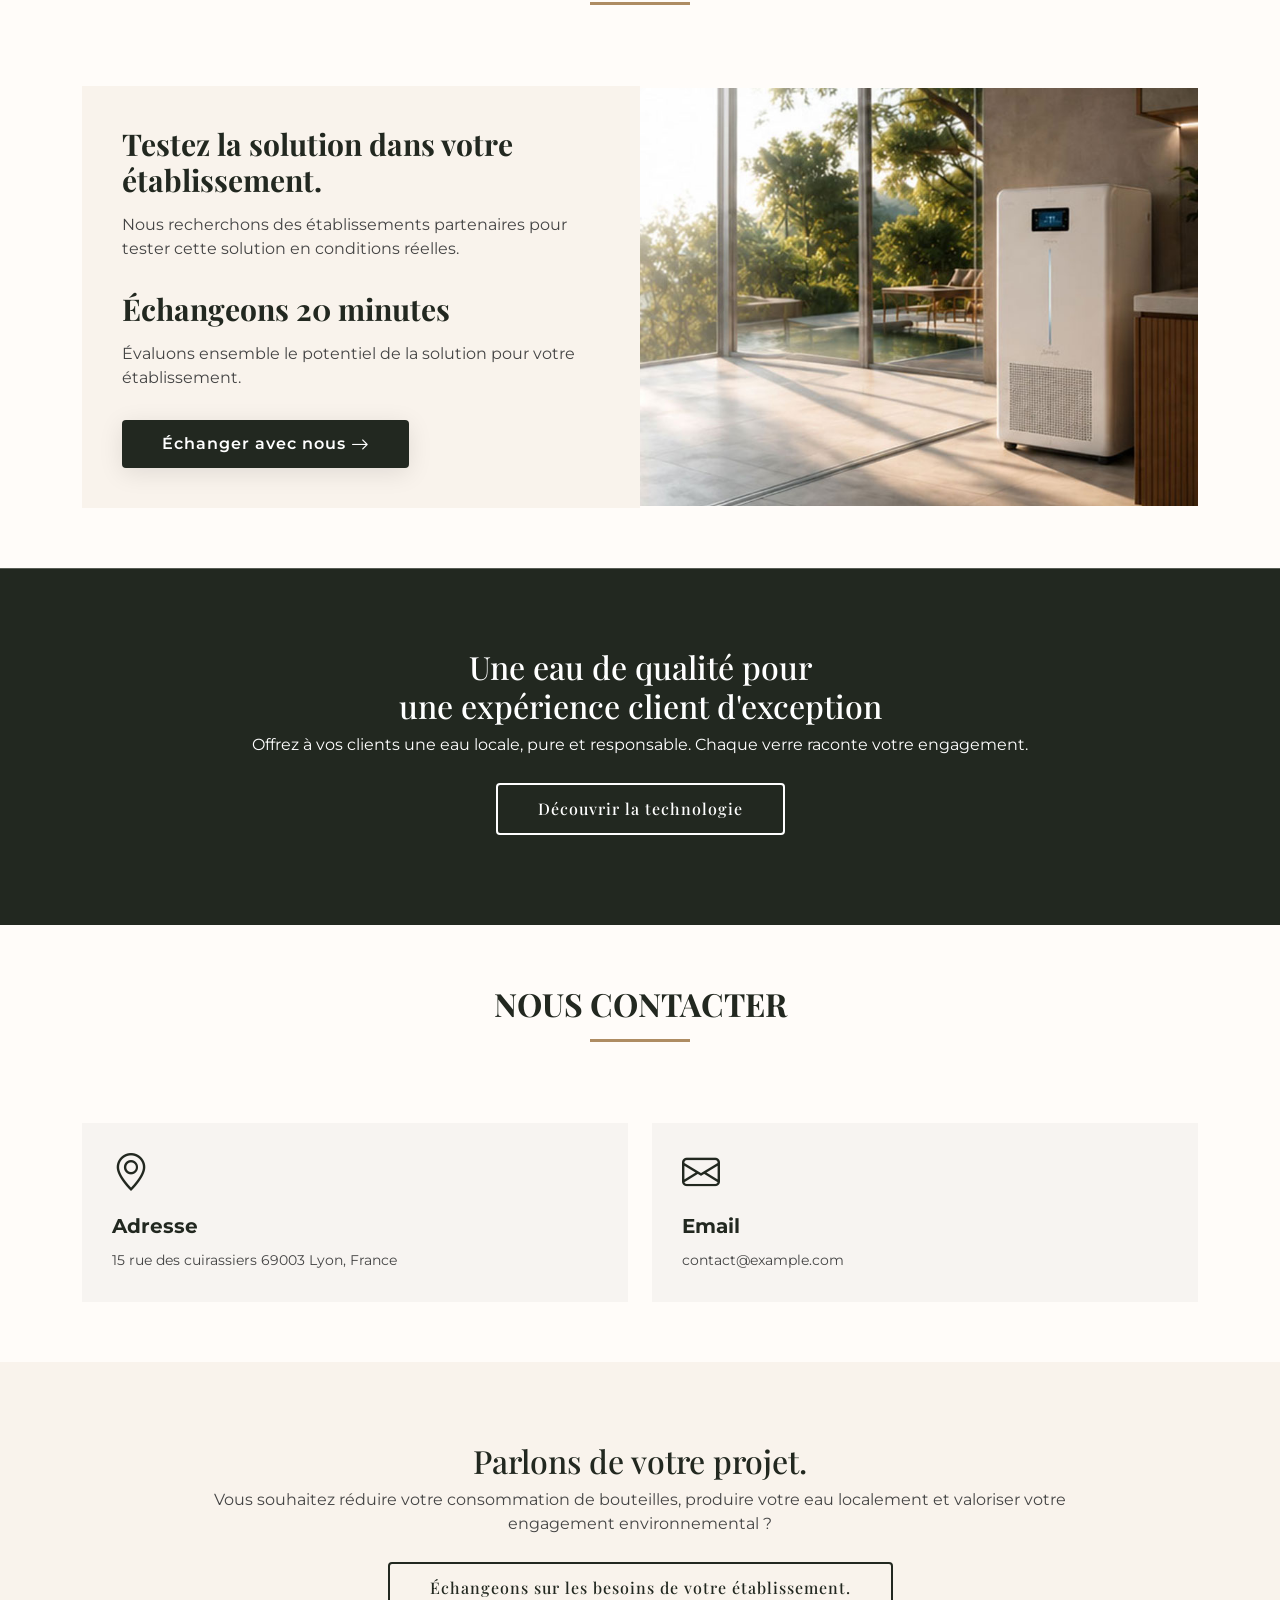
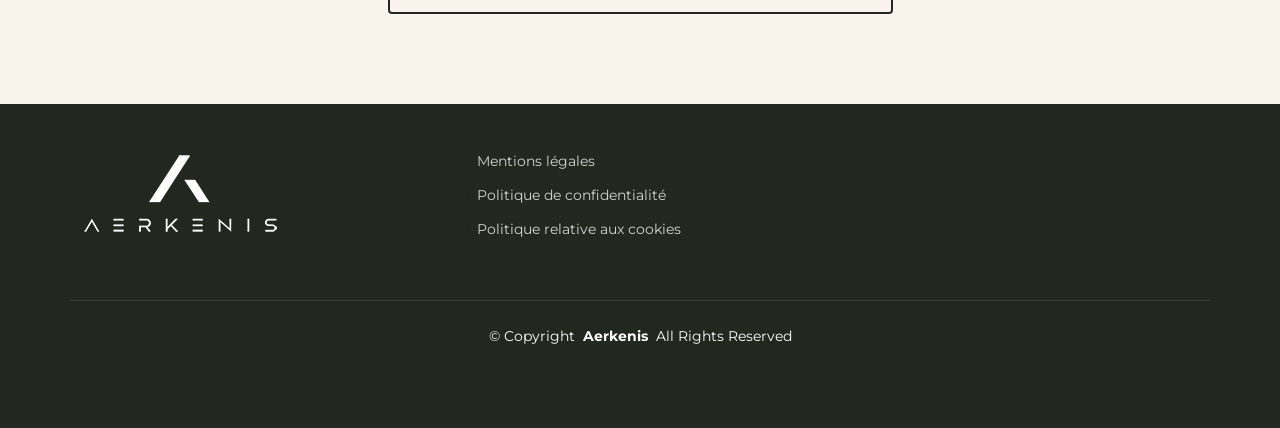
==== commit 4e394c7b: "Mise à jour du site" ====
--- a/index.html
+++ b/index.html
@@ -1014,10 +1014,21 @@
 
  
 
-   
-
-
-      </div>
+          <div class="col-lg-6 col-md-3 footer-links">
+       
+          <ul>
+            <li><i class="bi bi-chevron-right"></i> <a href="Mentions legales.html">Mentions légales</a></li>
+            <li><i class="bi bi-chevron-right"></i> <a href="#">Politique de confidentialité</a></li>
+            <li><i class="bi bi-chevron-right"></i> <a href="#">Politique relative aux cookies</a></li>
+          
+          </ul>
+        </div>
+
+
+      </div>
+	  
+	  
+	
     </div>
 	
 	
--- a/assets/css/main.css
+++ b/assets/css/main.css
@@ -73,10 +73,12 @@
   color: var(--accent-color);
   text-decoration: none;
   transition: 0.3s;
+  
+
 }
 
 a:hover {
-  color: color-mix(in srgb, var(--accent-color), transparent 25%);
+  color: color-mix(in srgb, var(--ligne-color), transparent 25%);
   text-decoration: none;
 }
 
@@ -672,7 +674,9 @@
 }
 
 .footer .footer-links ul a:hover {
-  color: var(--accent-color);
+  color: var(--heading-color);
+    text-decoration: underline;
+
 }
 
 .footer .footer-about a {
@@ -2984,3 +2988,24 @@
   color: var(--background-color);
   border: 2px solid var(--accent-color);
 }
+
+
+
+
+
+.starter-section a {
+  color: var(--accent-color);
+  text-decoration: none;
+  transition: 0.3s;
+    text-decoration: underline;
+
+  
+
+}
+
+.starter-section a:hover {
+  color: color-mix(in srgb, var(--ligne-color), transparent 25%);
+  text-decoration: none;
+    text-decoration: underline;
+
+}
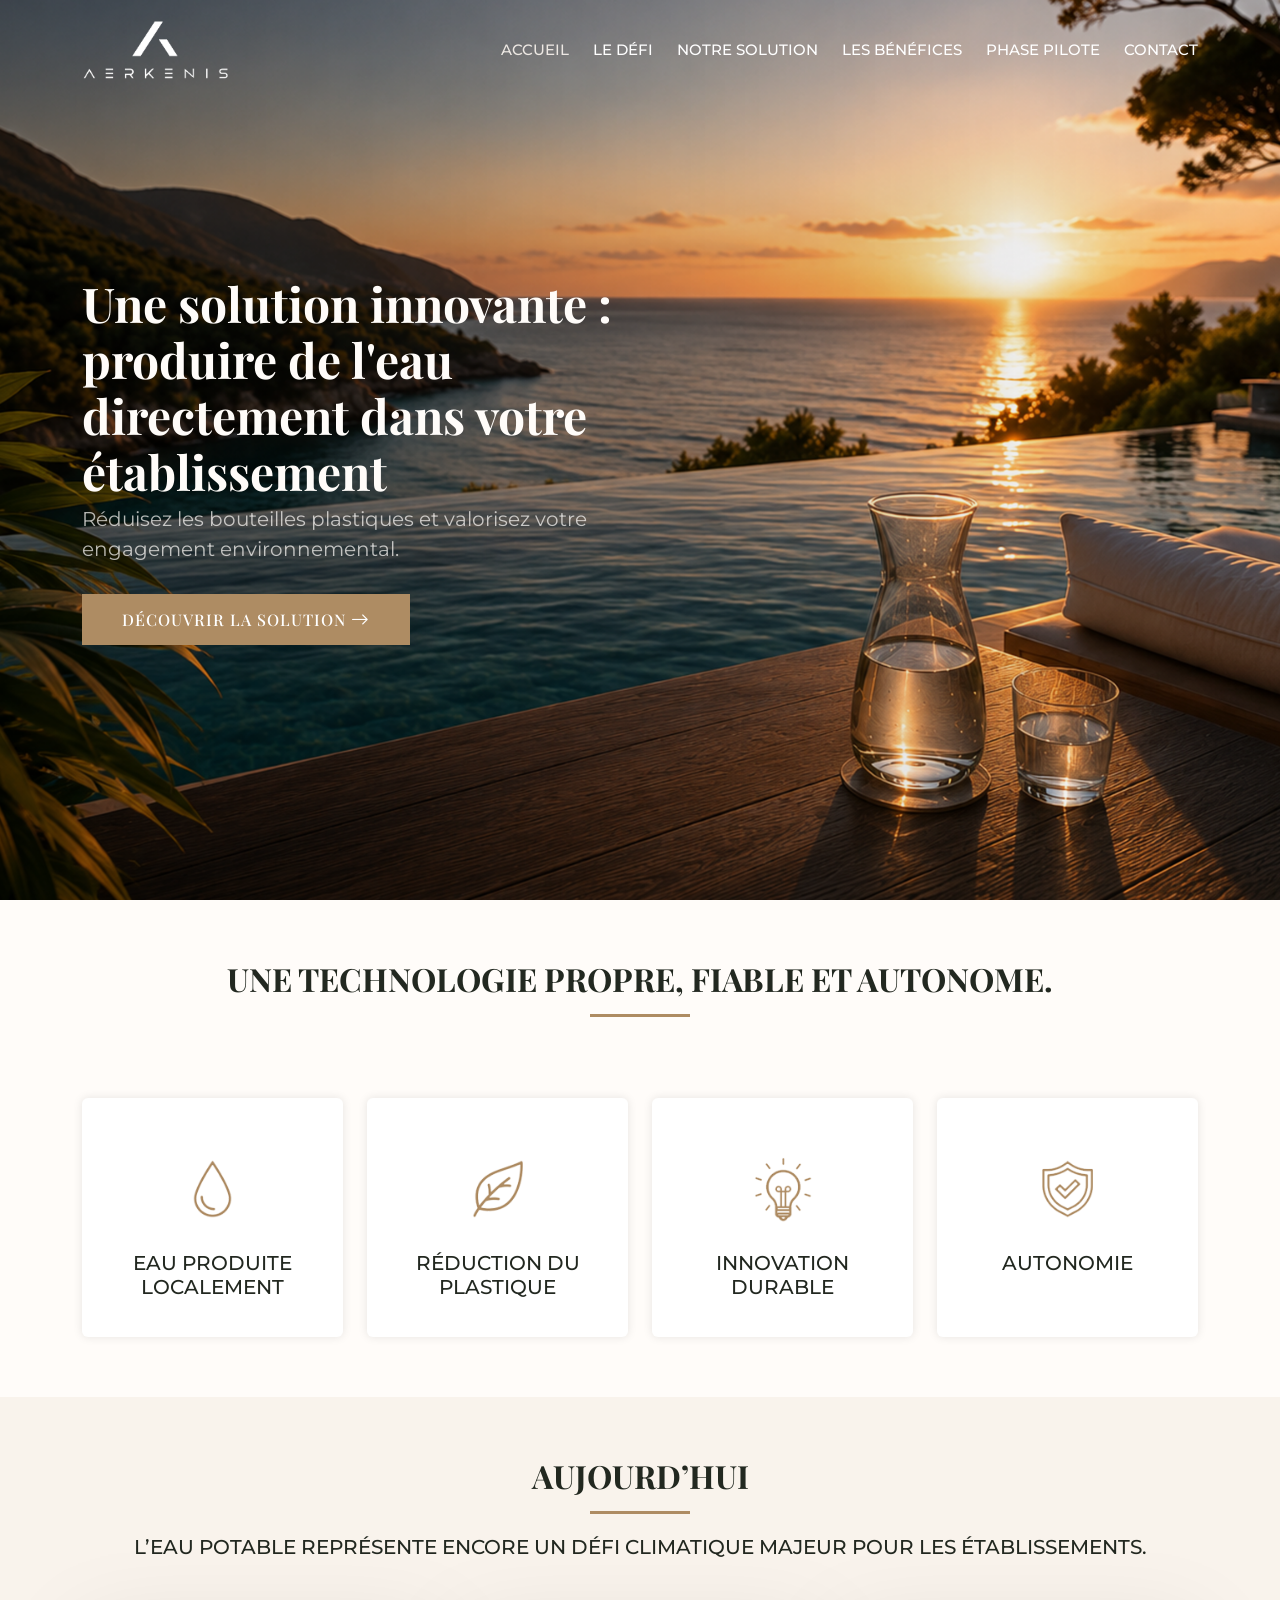
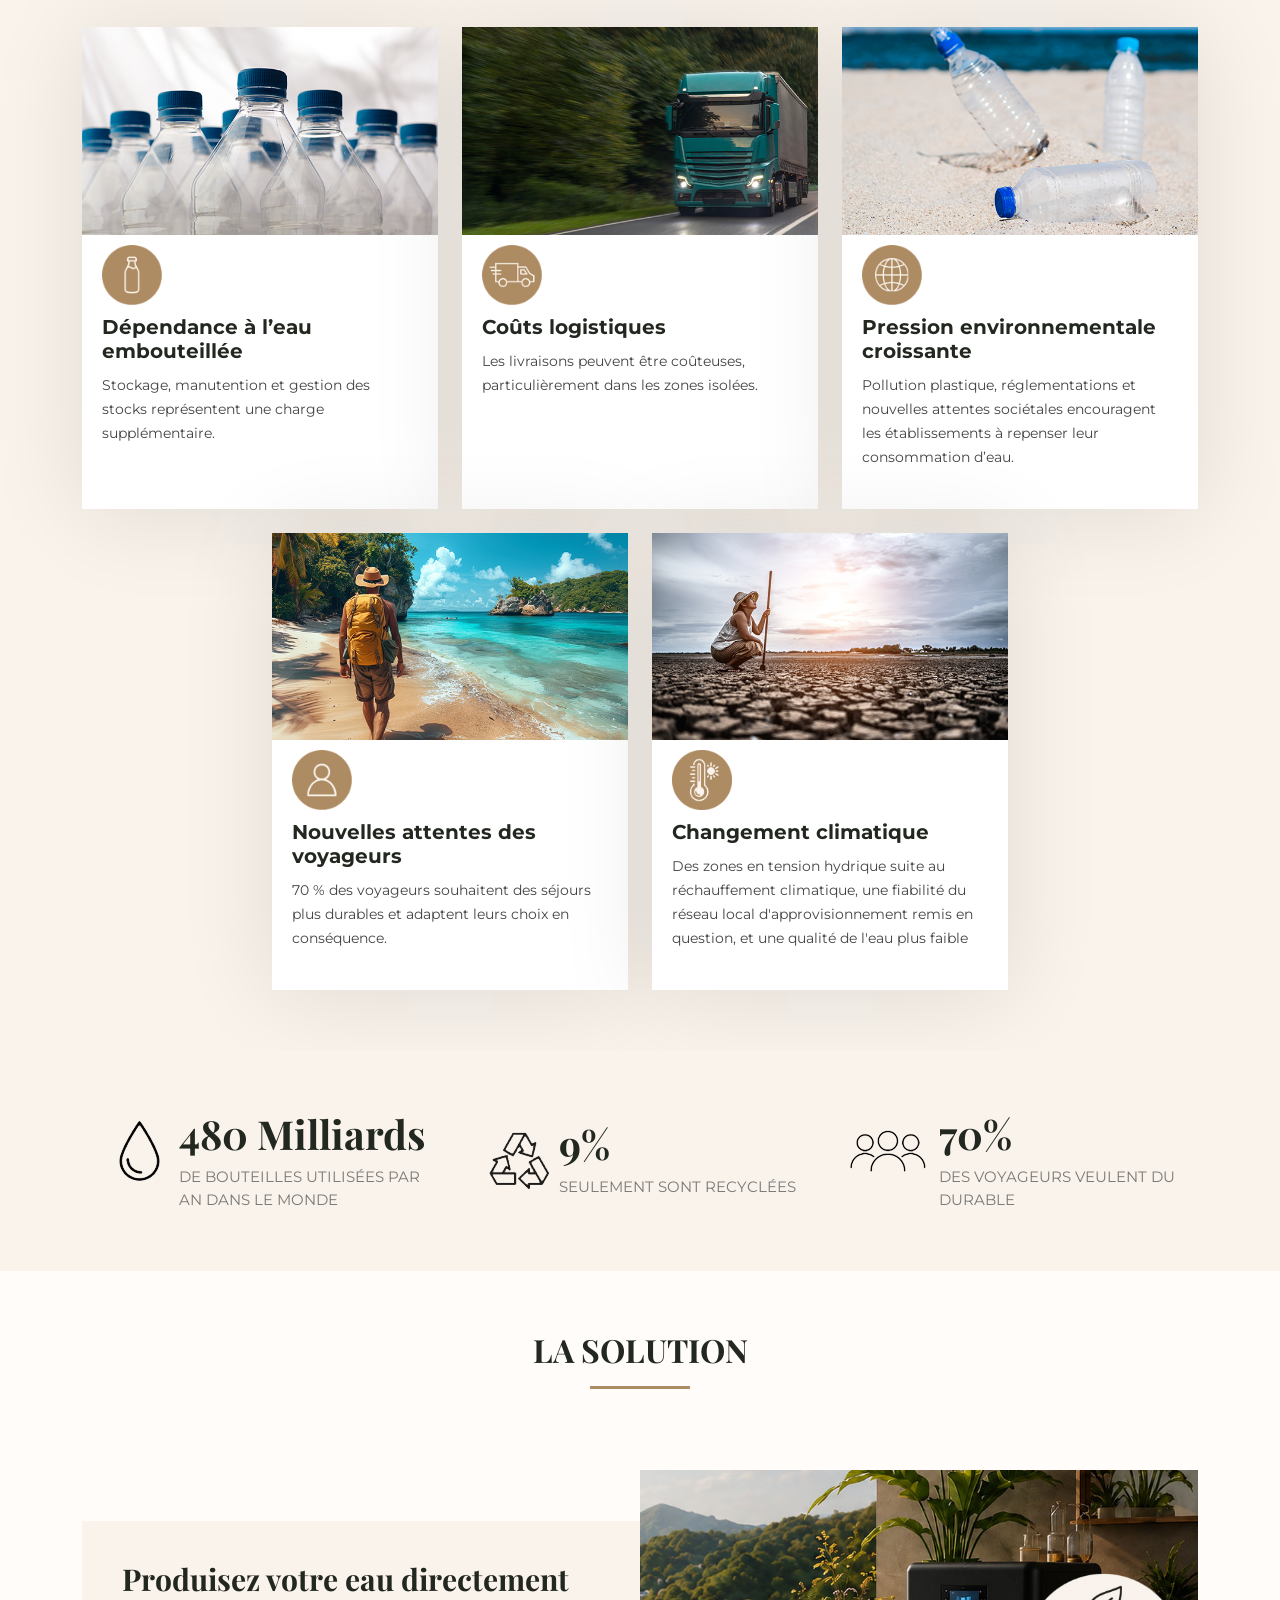
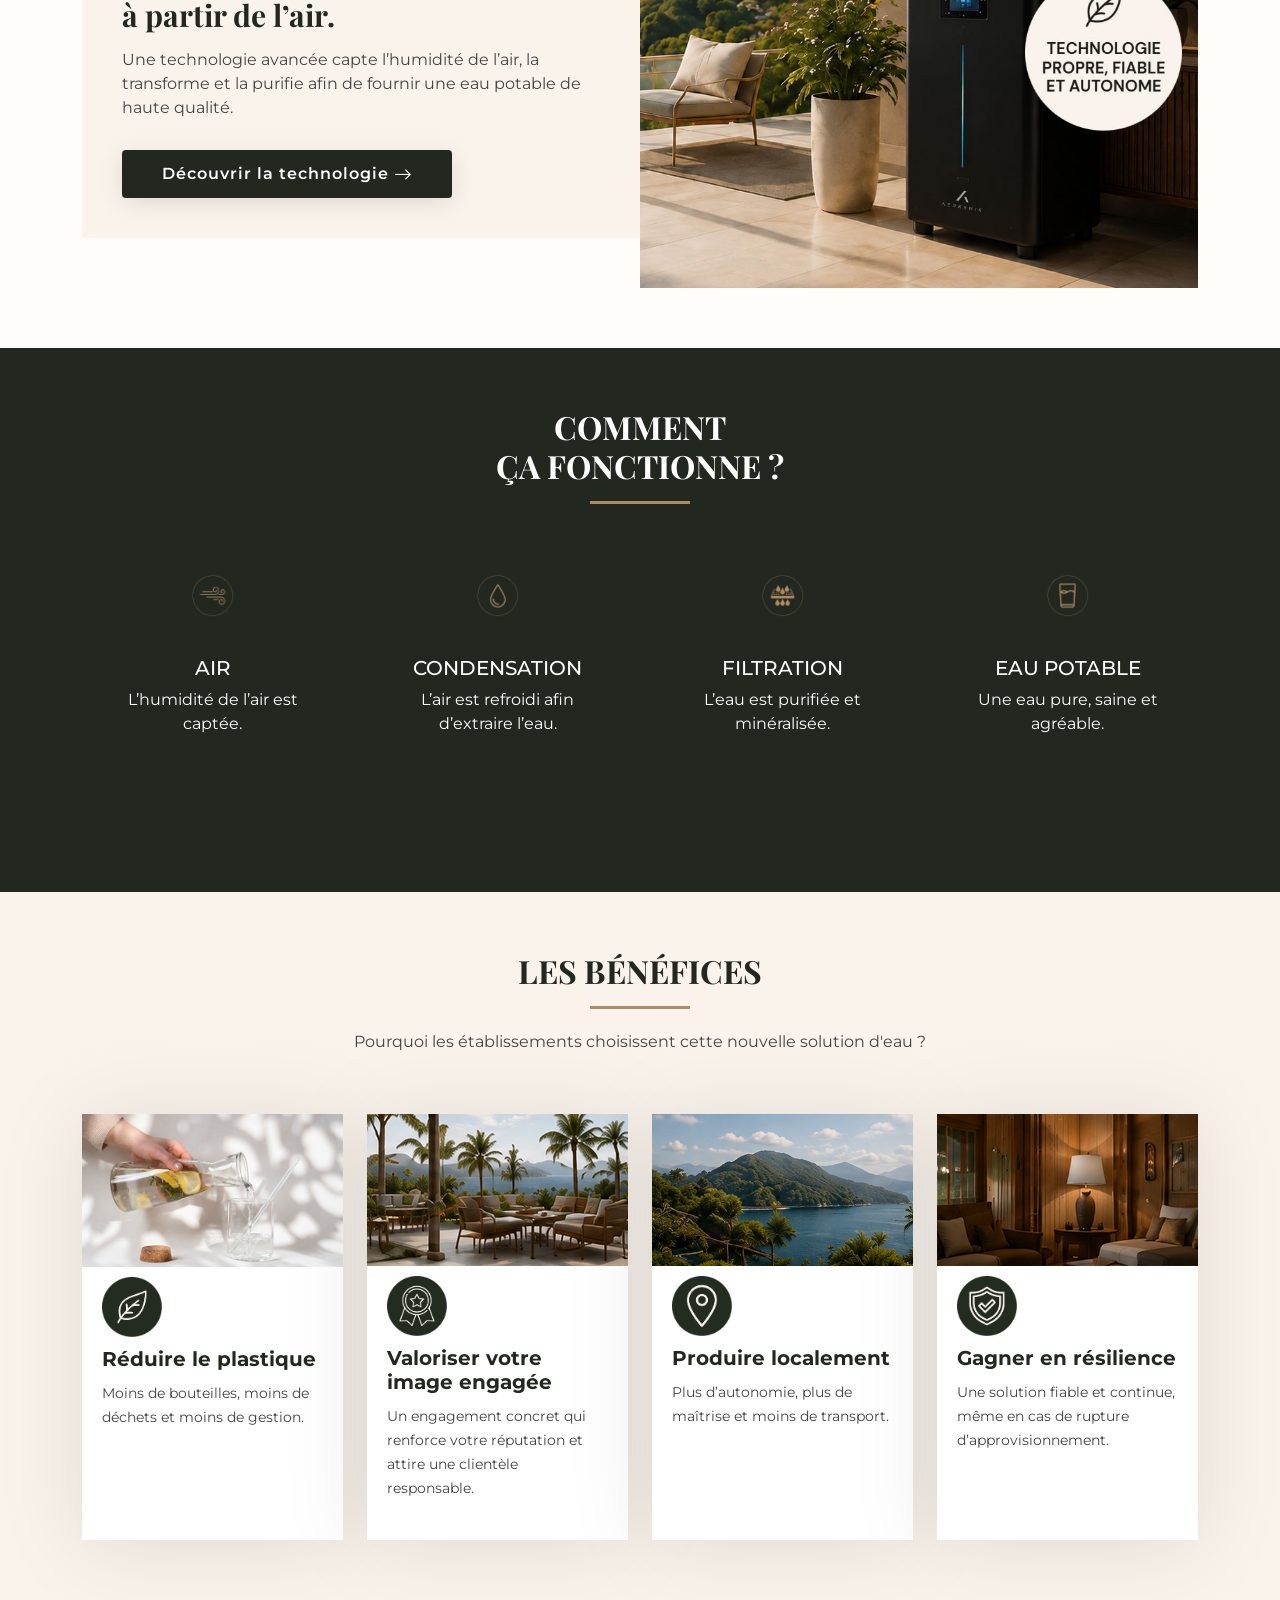
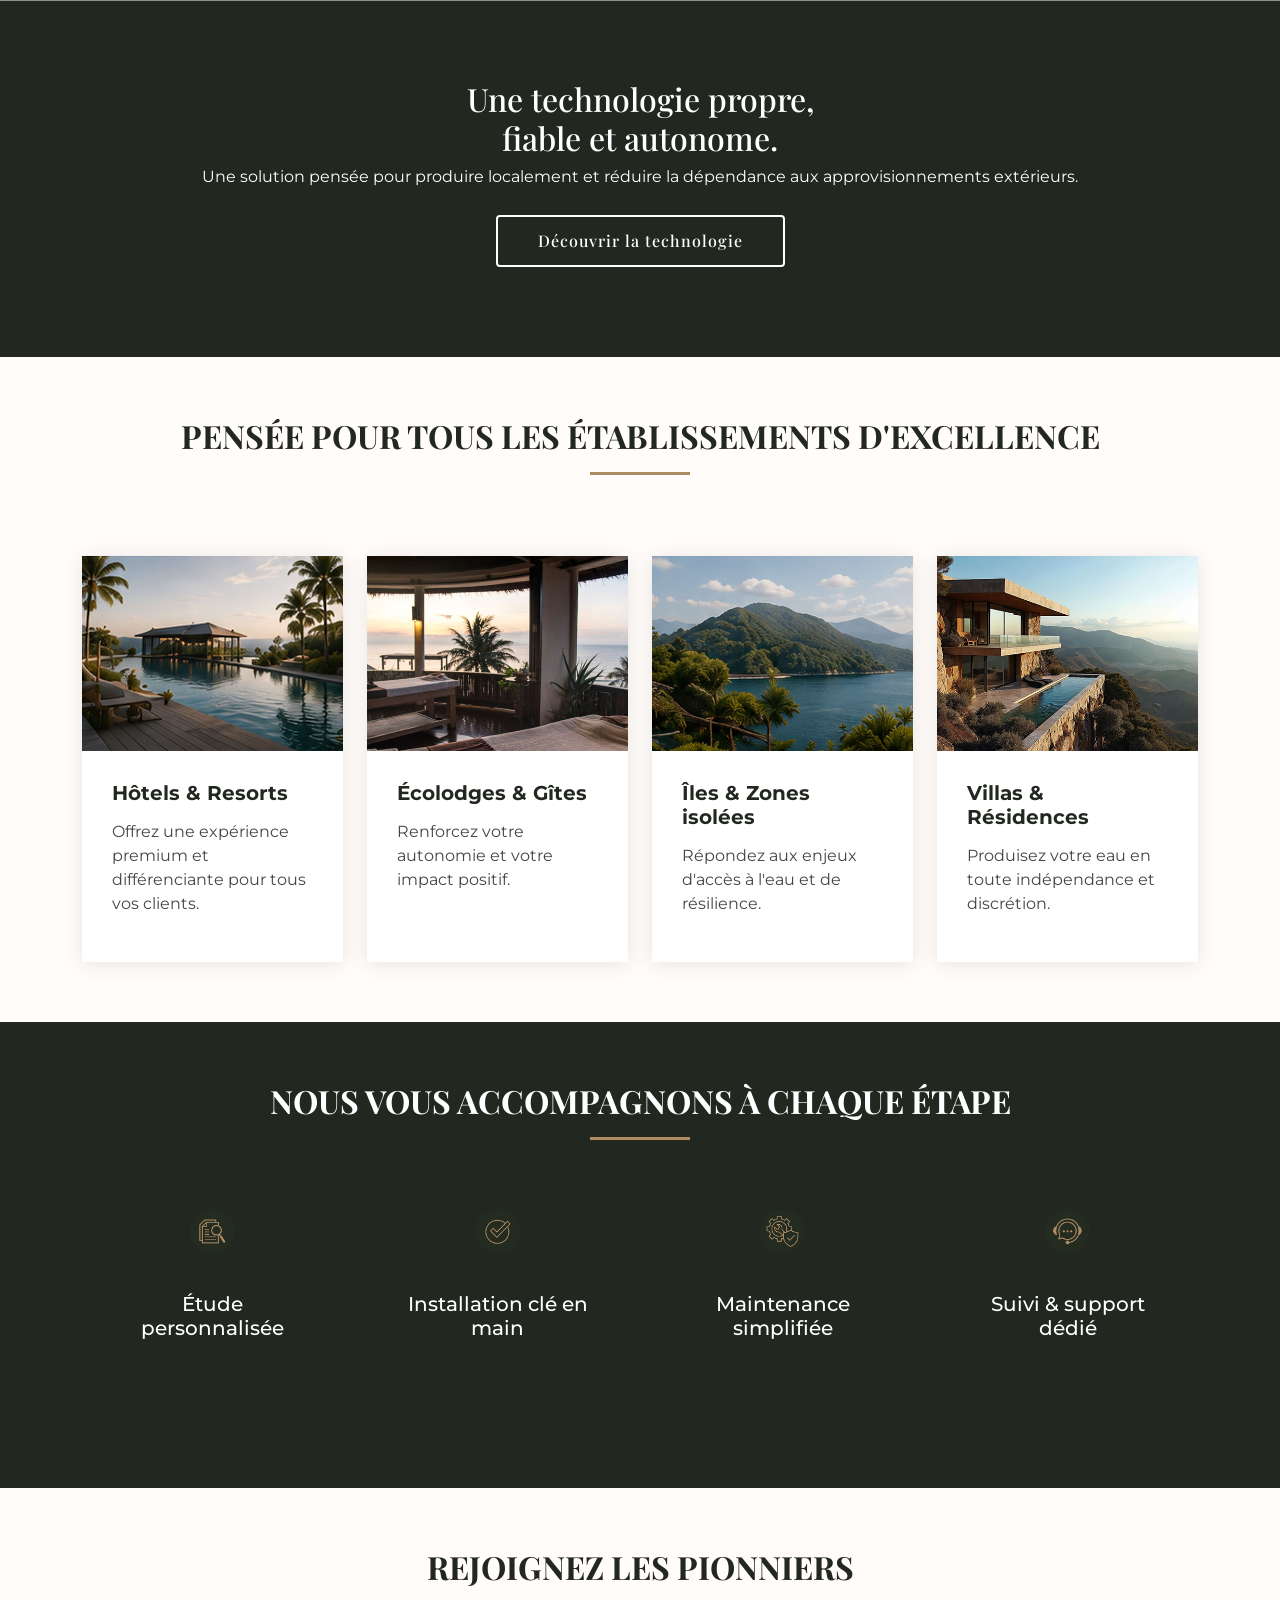
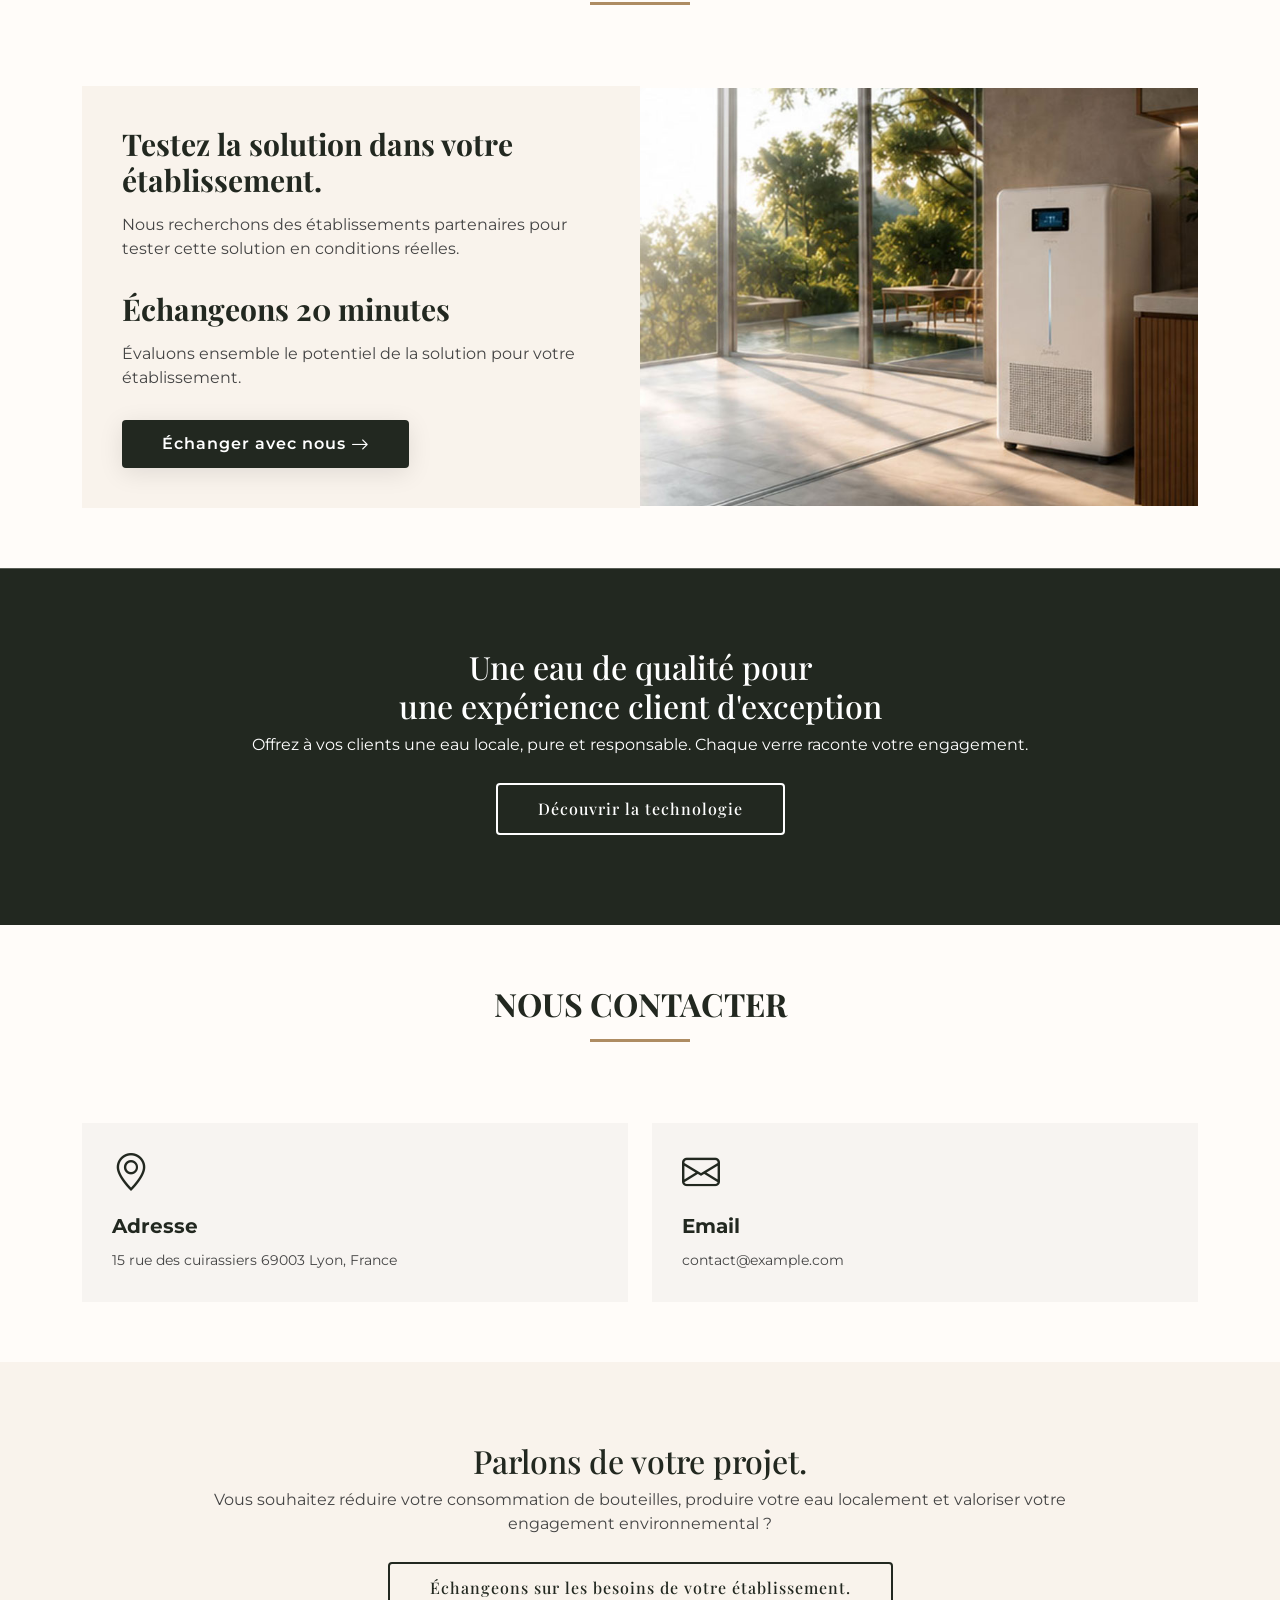
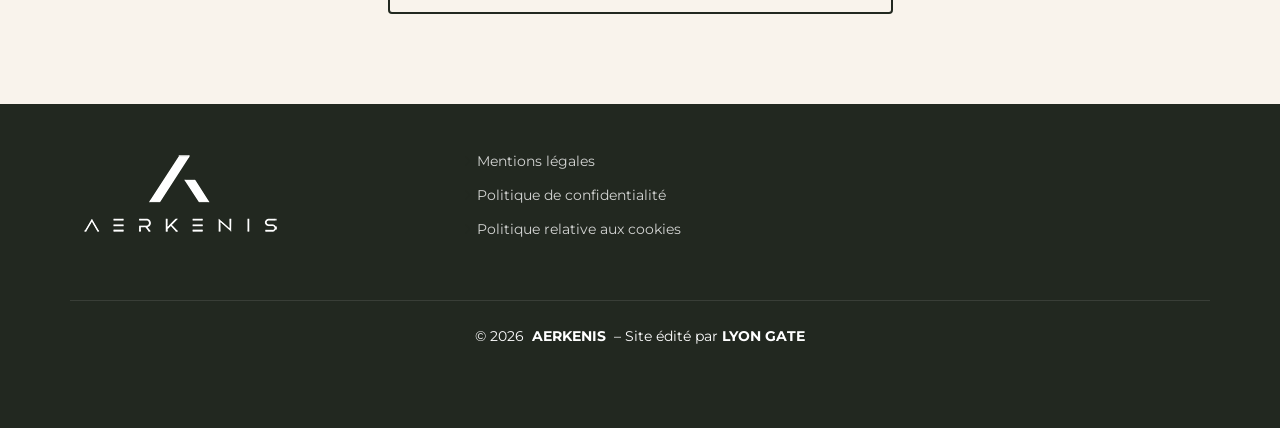
==== commit 3d980cbd: "Mise à jour du site" ====
--- a/index.html
+++ b/index.html
@@ -1017,9 +1017,10 @@
           <div class="col-lg-6 col-md-3 footer-links">
        
           <ul>
-            <li><i class="bi bi-chevron-right"></i> <a href="Mentions legales.html">Mentions légales</a></li>
-            <li><i class="bi bi-chevron-right"></i> <a href="#">Politique de confidentialité</a></li>
-            <li><i class="bi bi-chevron-right"></i> <a href="#">Politique relative aux cookies</a></li>
+           <li><i class="bi bi-chevron-right"></i> <a href="Mentions-legales.html">Mentions légales</a></li>
+            <li><i class="bi bi-chevron-right"></i> <a href="politique-de-confidentialite.html">Politique de confidentialité</a></li>
+            <li><i class="bi bi-chevron-right"></i> <a href="politique-cookies.html">Politique relative aux cookies</a></li>
+          
           
           </ul>
         </div>
@@ -1055,7 +1056,10 @@
 	
 
     <div class="container copyright text-center mt-4">
-      <p>© <span>Copyright</span> <strong class="px-1 sitename">Aerkenis</strong> <span>All Rights Reserved</span></p>
+	
+	
+	   
+      <p>© 2026 <span></span> <strong class="px-1 sitename">AERKENIS</strong> – <span> Site édité par <strong>LYON GATE</strong></span></p>
       <div class="credits">
  
       </div>
